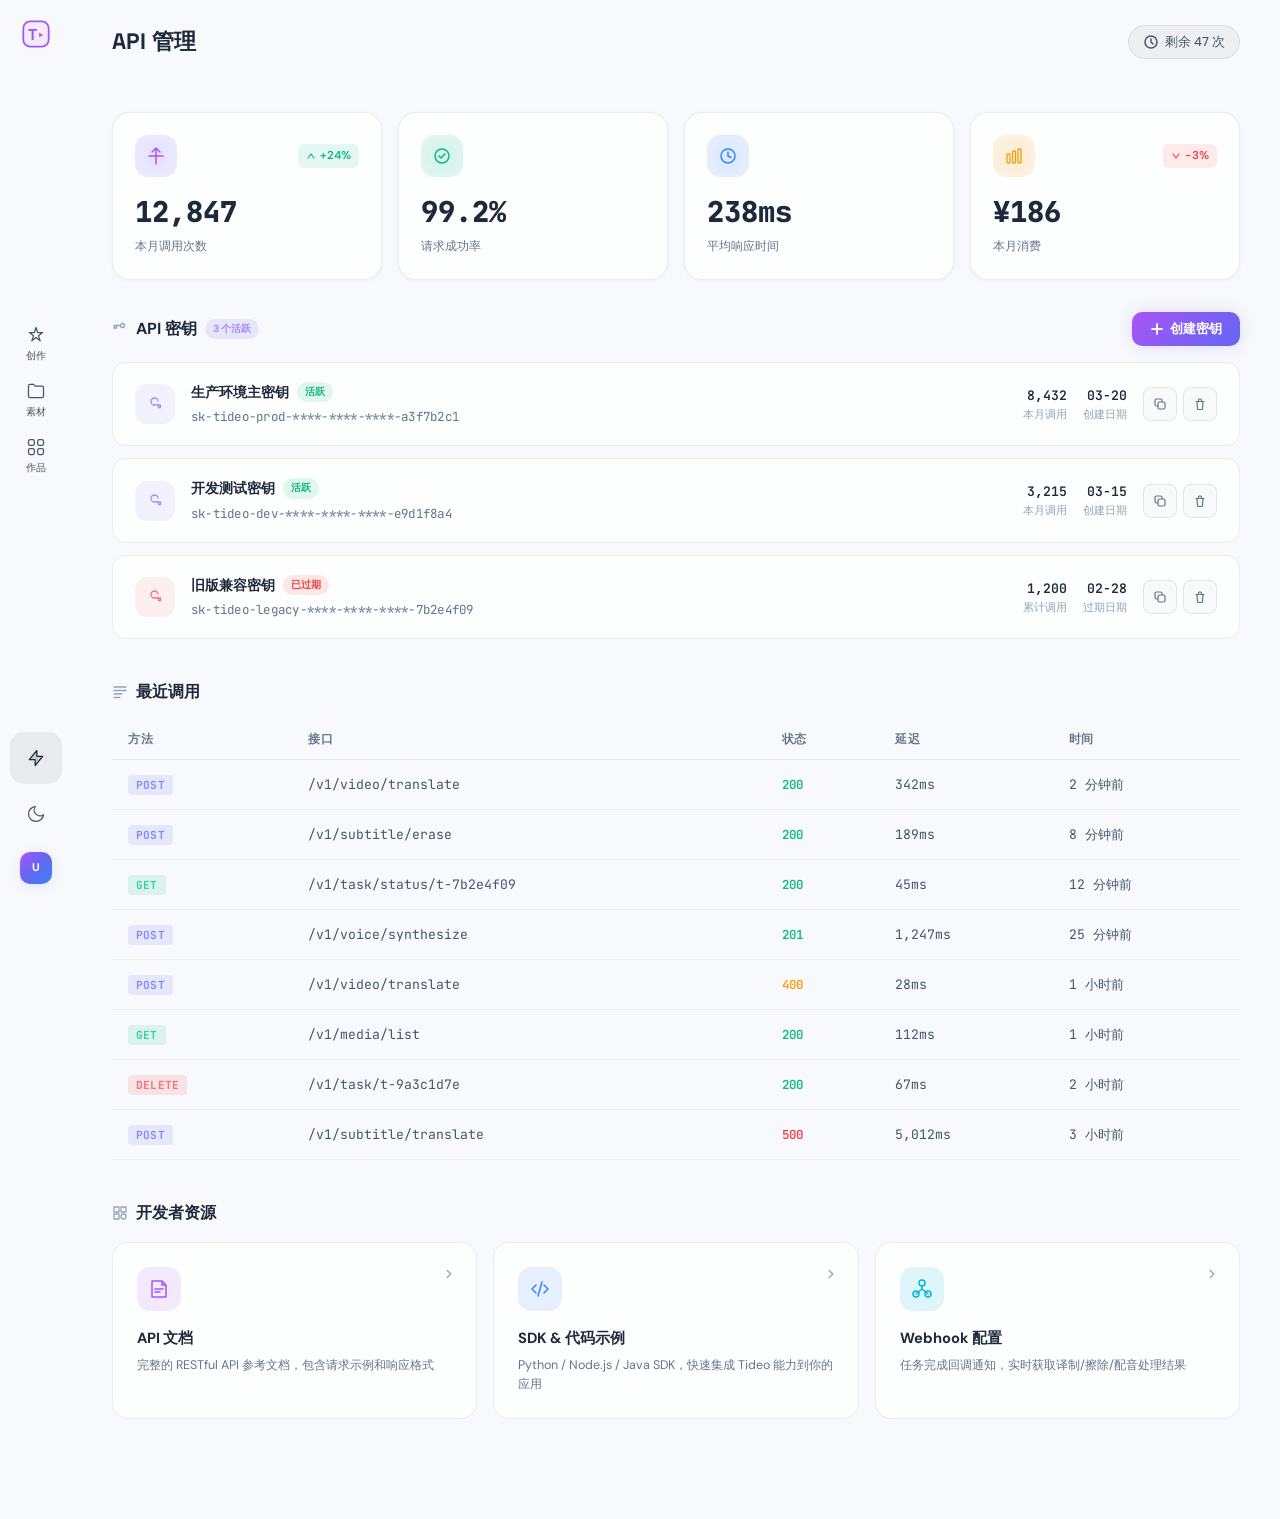
==== app/api.html @ a497aa46 "init: 从 model 仓库封存快照初始化 f1" ====
<!DOCTYPE html>
<html lang="zh-CN" data-theme="light">
<head>
    <meta charset="UTF-8">
    <meta name="viewport" content="width=device-width, initial-scale=1.0">
    <title>API 管理 — Tideo</title>
    <script>
    // 最早的阻塞脚本：防止主题切换时闪烁
    (function(){
        var t = localStorage.getItem('tideo_theme');
        if (t === 'dark') {
            document.documentElement.removeAttribute('data-theme');
        } else if (t === 'light' || (!t && window.matchMedia && window.matchMedia('(prefers-color-scheme: light)').matches)) {
            document.documentElement.setAttribute('data-theme', 'light');
        } else {
            document.documentElement.removeAttribute('data-theme');
        }
    })();
    </script>
    <link rel="stylesheet" href="style.css">
    <link href="https://fonts.googleapis.com/css2?family=Space+Grotesk:wght@400;500;600;700&family=DM+Sans:wght@300;400;500;600;700&family=Inter:wght@300;400;500;600;700;800;900&family=JetBrains+Mono:wght@400;500&display=swap" rel="stylesheet">
    <style>
    /* ===== API 管理页专属样式 ===== */

    /* 统计卡片行 */
    .api-stats-row {
        display: grid;
        grid-template-columns: repeat(4, 1fr);
        gap: 16px;
        margin: 28px 0 32px;
    }
    .api-stat-card {
        padding: 22px;
        background: rgba(255,255,255,0.025);
        border: 1px solid rgba(255,255,255,0.06);
        border-radius: 18px;
        transition: all 0.35s cubic-bezier(.4,0,.2,1);
        cursor: default;
        backdrop-filter: blur(12px);
        -webkit-backdrop-filter: blur(12px);
        position: relative;
        overflow: hidden;
    }
    .api-stat-card::before {
        content: '';
        position: absolute;
        top: -1px;
        left: 15%;
        right: 15%;
        height: 1px;
        background: linear-gradient(90deg, transparent, rgba(99,102,241,0.2), transparent);
        pointer-events: none;
    }
    .api-stat-card:hover {
        border-color: rgba(99,102,241,0.2);
        background: rgba(99,102,241,0.03);
        transform: translateY(-2px);
        box-shadow: 0 8px 32px rgba(99,102,241,0.06);
    }
    .api-stat-top {
        display: flex;
        align-items: center;
        justify-content: space-between;
        margin-bottom: 12px;
    }
    .api-stat-icon {
        width: 42px; height: 42px;
        border-radius: 13px;
        display: flex;
        align-items: center;
        justify-content: center;
        position: relative;
    }
    .api-stat-icon::after {
        content: '';
        position: absolute;
        inset: -5px;
        border-radius: 18px;
        pointer-events: none;
    }
    .api-stat-icon--purple { background: rgba(99,102,241,0.12); color: #a855f7; }
    .api-stat-icon--purple::after { background: radial-gradient(circle, rgba(168,85,247,0.07) 0%, transparent 70%); }
    .api-stat-icon--blue { background: rgba(59,130,246,0.12); color: #3b82f6; }
    .api-stat-icon--blue::after { background: radial-gradient(circle, rgba(59,130,246,0.07) 0%, transparent 70%); }
    .api-stat-icon--green { background: rgba(16,185,129,0.12); color: #10b981; }
    .api-stat-icon--green::after { background: radial-gradient(circle, rgba(16,185,129,0.07) 0%, transparent 70%); }
    .api-stat-icon--amber { background: rgba(245,158,11,0.12); color: #f59e0b; }
    .api-stat-icon--amber::after { background: radial-gradient(circle, rgba(245,158,11,0.07) 0%, transparent 70%); }
    .api-stat-trend {
        display: flex;
        align-items: center;
        gap: 4px;
        font-size: 0.72rem;
        font-weight: 600;
        padding: 3px 8px;
        border-radius: 6px;
    }
    .api-stat-trend--up { color: #10b981; background: rgba(16,185,129,0.1); }
    .api-stat-trend--down { color: #ef4444; background: rgba(239,68,68,0.1); }
    .api-stat-value {
        font-size: 1.8rem;
        font-weight: 800;
        margin-bottom: 2px;
        font-family: 'JetBrains Mono', monospace;
    }
    .api-stat-label {
        font-size: 0.78rem;
        color: var(--text-muted);
    }

    /* 区块标题 */
    .api-section-header {
        display: flex;
        align-items: center;
        justify-content: space-between;
        margin-bottom: 16px;
    }
    .api-section-title {
        font-size: 1rem;
        font-weight: 700;
        color: var(--text-primary);
        display: flex;
        align-items: center;
        gap: 8px;
    }
    .api-section-title svg { color: var(--text-muted); }
    .api-section-badge {
        font-size: 0.65rem;
        font-weight: 700;
        padding: 2px 8px;
        border-radius: 100px;
        background: rgba(99,102,241,0.12);
        color: #a78bfa;
    }

    /* 创建 API Key 按钮 */
    .api-create-btn {
        display: flex;
        align-items: center;
        gap: 6px;
        padding: 8px 18px;
        font-size: 0.82rem;
        font-weight: 600;
        border-radius: 10px;
        border: none;
        color: #fff;
        background: linear-gradient(135deg, #a855f7, #6366f1);
        cursor: pointer;
        font-family: inherit;
        box-shadow: 0 0 16px rgba(99,102,241,0.2);
        transition: all 0.3s;
    }
    .api-create-btn:hover {
        transform: translateY(-1px);
        box-shadow: 0 4px 20px rgba(99,102,241,0.3);
    }

    /* API Key 列表 */
    .api-keys-list {
        display: flex;
        flex-direction: column;
        gap: 12px;
        margin-bottom: 40px;
    }
    .api-key-card {
        padding: 18px 22px;
        background: rgba(255,255,255,0.025);
        border: 1px solid rgba(255,255,255,0.06);
        border-radius: 14px;
        transition: all 0.3s cubic-bezier(.4,0,.2,1);
        display: flex;
        align-items: center;
        gap: 16px;
    }
    .api-key-card:hover {
        border-color: rgba(99,102,241,0.15);
        background: rgba(99,102,241,0.02);
    }
    .api-key-icon {
        width: 40px; height: 40px;
        border-radius: 12px;
        display: flex;
        align-items: center;
        justify-content: center;
        flex-shrink: 0;
        background: rgba(99,102,241,0.08);
        color: #a78bfa;
    }
    .api-key-info {
        flex: 1;
        min-width: 0;
    }
    .api-key-name {
        font-size: 0.88rem;
        font-weight: 600;
        color: var(--text-primary);
        margin-bottom: 4px;
        display: flex;
        align-items: center;
        gap: 8px;
    }
    .api-key-name .key-status {
        font-size: 0.65rem;
        font-weight: 600;
        padding: 2px 8px;
        border-radius: 100px;
    }
    .key-status--active { background: rgba(16,185,129,0.12); color: #10b981; }
    .key-status--expired { background: rgba(239,68,68,0.12); color: #ef4444; }
    .api-key-value {
        font-family: 'JetBrains Mono', monospace;
        font-size: 0.78rem;
        color: var(--text-muted);
        letter-spacing: 0.02em;
    }
    .api-key-meta {
        display: flex;
        align-items: center;
        gap: 16px;
        flex-shrink: 0;
    }
    .api-key-meta-item {
        text-align: right;
    }
    .api-key-meta-value {
        font-size: 0.82rem;
        font-weight: 600;
        color: var(--text-primary);
        font-family: 'JetBrains Mono', monospace;
    }
    .api-key-meta-label {
        font-size: 0.68rem;
        color: var(--text-faint);
    }
    .api-key-actions {
        display: flex;
        align-items: center;
        gap: 6px;
        flex-shrink: 0;
    }
    .api-key-action-btn {
        width: 34px; height: 34px;
        display: flex;
        align-items: center;
        justify-content: center;
        border: 1px solid rgba(255,255,255,0.06);
        background: rgba(255,255,255,0.03);
        border-radius: 8px;
        color: var(--text-muted);
        cursor: pointer;
        transition: all 0.2s;
    }
    .api-key-action-btn:hover {
        color: var(--text-primary);
        border-color: rgba(99,102,241,0.3);
        background: rgba(99,102,241,0.06);
    }
    .api-key-action-btn--danger:hover {
        color: #ef4444;
        border-color: rgba(239,68,68,0.3);
        background: rgba(239,68,68,0.06);
    }

    /* 调用日志 */
    .api-log-table {
        width: 100%;
        border-collapse: collapse;
        margin-bottom: 40px;
    }
    .api-log-table thead {
        position: sticky;
        top: 0;
    }
    .api-log-table th {
        padding: 10px 16px;
        font-size: 0.72rem;
        font-weight: 600;
        color: var(--text-faint);
        text-align: left;
        text-transform: uppercase;
        letter-spacing: 0.06em;
        border-bottom: 1px solid rgba(255,255,255,0.06);
        background: var(--bg-base);
    }
    .api-log-table td {
        padding: 14px 16px;
        font-size: 0.82rem;
        color: var(--text-secondary);
        border-bottom: 1px solid rgba(255,255,255,0.03);
        transition: background 0.15s;
    }
    .api-log-table tbody tr:hover td {
        background: rgba(99,102,241,0.02);
    }
    .api-log-method {
        font-family: 'JetBrains Mono', monospace;
        font-size: 0.7rem;
        font-weight: 700;
        padding: 3px 8px;
        border-radius: 4px;
        letter-spacing: 0.02em;
    }
    .method--post { background: rgba(99,102,241,0.12); color: #818cf8; }
    .method--get { background: rgba(16,185,129,0.12); color: #34d399; }
    .method--put { background: rgba(245,158,11,0.12); color: #fbbf24; }
    .method--delete { background: rgba(239,68,68,0.12); color: #f87171; }
    .api-log-endpoint {
        font-family: 'JetBrains Mono', monospace;
        font-size: 0.78rem;
        color: var(--text-primary);
    }
    .api-log-status {
        font-family: 'JetBrains Mono', monospace;
        font-weight: 600;
        font-size: 0.78rem;
    }
    .status--200 { color: #10b981; }
    .status--201 { color: #10b981; }
    .status--400 { color: #f59e0b; }
    .status--401 { color: #ef4444; }
    .status--500 { color: #ef4444; }
    .api-log-time {
        font-family: 'JetBrains Mono', monospace;
        font-size: 0.75rem;
        color: var(--text-muted);
    }
    .api-log-latency {
        font-family: 'JetBrains Mono', monospace;
        font-size: 0.75rem;
        color: var(--text-muted);
    }

    /* 快捷入口卡片 */
    .api-quick-grid {
        display: grid;
        grid-template-columns: repeat(3, 1fr);
        gap: 16px;
        margin-bottom: 40px;
    }
    .api-quick-card {
        padding: 24px;
        background: rgba(255,255,255,0.025);
        border: 1px solid rgba(255,255,255,0.06);
        border-radius: 16px;
        cursor: pointer;
        transition: all 0.35s cubic-bezier(.4,0,.2,1);
        position: relative;
        overflow: hidden;
    }
    .api-quick-card::before {
        content: '';
        position: absolute;
        top: -1px;
        left: 15%;
        right: 15%;
        height: 1px;
        background: linear-gradient(90deg, transparent, rgba(99,102,241,0.15), transparent);
        pointer-events: none;
    }
    .api-quick-card:hover {
        border-color: rgba(99,102,241,0.2);
        background: rgba(99,102,241,0.03);
        transform: translateY(-2px);
        box-shadow: 0 8px 32px rgba(99,102,241,0.06);
    }
    .api-quick-icon {
        width: 44px; height: 44px;
        border-radius: 13px;
        display: flex;
        align-items: center;
        justify-content: center;
        margin-bottom: 16px;
    }
    .api-quick-icon--purple { background: rgba(168,85,247,0.12); color: #a855f7; }
    .api-quick-icon--blue { background: rgba(59,130,246,0.12); color: #3b82f6; }
    .api-quick-icon--cyan { background: rgba(6,182,212,0.12); color: #06b6d4; }
    .api-quick-title {
        font-size: 0.92rem;
        font-weight: 700;
        color: var(--text-primary);
        margin-bottom: 6px;
    }
    .api-quick-desc {
        font-size: 0.78rem;
        color: var(--text-muted);
        line-height: 1.5;
    }
    .api-quick-arrow {
        position: absolute;
        top: 24px;
        right: 20px;
        color: var(--text-faint);
        transition: all 0.3s;
    }
    .api-quick-card:hover .api-quick-arrow {
        color: var(--text-primary);
        transform: translateX(3px);
    }

    /* 空状态 */
    .api-empty {
        text-align: center;
        padding: 48px 24px;
        color: var(--text-muted);
    }
    .api-empty svg {
        margin-bottom: 16px;
        opacity: 0.4;
    }
    .api-empty-text {
        font-size: 0.88rem;
        margin-bottom: 8px;
    }
    .api-empty-hint {
        font-size: 0.78rem;
        color: var(--text-faint);
    }

    /* Toast 复制提示 */
    .api-toast {
        position: fixed;
        bottom: 24px;
        left: 50%;
        transform: translateX(-50%) translateY(80px);
        padding: 10px 24px;
        background: rgba(16,185,129,0.15);
        border: 1px solid rgba(16,185,129,0.3);
        border-radius: 10px;
        color: #34d399;
        font-size: 0.82rem;
        font-weight: 600;
        backdrop-filter: blur(12px);
        -webkit-backdrop-filter: blur(12px);
        pointer-events: none;
        opacity: 0;
        transition: all 0.4s cubic-bezier(.4,0,.2,1);
        z-index: 999;
    }
    .api-toast.show {
        opacity: 1;
        transform: translateX(-50%) translateY(0);
    }

    /* 创建密钥弹窗 */
    .api-modal-overlay {
        position: fixed;
        inset: 0;
        background: rgba(0,0,0,0.6);
        backdrop-filter: blur(8px);
        -webkit-backdrop-filter: blur(8px);
        z-index: 1000;
        display: none;
        align-items: center;
        justify-content: center;
        opacity: 0;
        transition: opacity 0.3s;
    }
    .api-modal-overlay.show {
        display: flex;
        opacity: 1;
    }
    .api-modal {
        background: var(--bg-elevated, #0f0f1a);
        border: 1px solid rgba(255,255,255,0.08);
        border-radius: 20px;
        padding: 32px;
        width: 440px;
        max-width: 90vw;
        box-shadow: 0 24px 80px rgba(0,0,0,0.5);
        transform: scale(0.95);
        transition: transform 0.3s;
    }
    .api-modal-overlay.show .api-modal {
        transform: scale(1);
    }
    .api-modal-title {
        font-size: 1.1rem;
        font-weight: 700;
        margin-bottom: 6px;
        color: var(--text-primary);
    }
    .api-modal-desc {
        font-size: 0.82rem;
        color: var(--text-muted);
        margin-bottom: 24px;
    }
    .api-modal-field {
        margin-bottom: 20px;
    }
    .api-modal-label {
        display: block;
        font-size: 0.78rem;
        font-weight: 600;
        color: var(--text-secondary);
        margin-bottom: 8px;
    }
    .api-modal-input {
        width: 100%;
        padding: 10px 14px;
        font-size: 0.85rem;
        background: rgba(255,255,255,0.04);
        border: 1px solid rgba(255,255,255,0.08);
        border-radius: 10px;
        color: var(--text-primary);
        outline: none;
        transition: border-color 0.3s;
    }
    .api-modal-input:focus {
        border-color: rgba(99,102,241,0.5);
    }
    .api-modal-input::placeholder { color: var(--text-faint); }
    .api-modal-select {
        width: 100%;
        padding: 10px 14px;
        font-size: 0.85rem;
        background: rgba(255,255,255,0.04);
        border: 1px solid rgba(255,255,255,0.08);
        border-radius: 10px;
        color: var(--text-primary);
        outline: none;
        cursor: pointer;
        appearance: none;
        -webkit-appearance: none;
        background-image: url("data:image/svg+xml,%3Csvg width='12' height='12' viewBox='0 0 12 12' fill='none' xmlns='http://www.w3.org/2000/svg'%3E%3Cpath d='M3 4.5L6 7.5L9 4.5' stroke='%2364748b' stroke-width='1.5' stroke-linecap='round' stroke-linejoin='round'/%3E%3C/svg%3E");
        background-repeat: no-repeat;
        background-position: right 12px center;
    }
    .api-modal-select:focus {
        border-color: rgba(99,102,241,0.5);
    }
    .api-modal-actions {
        display: flex;
        gap: 10px;
        justify-content: flex-end;
        margin-top: 28px;
    }
    .api-modal-btn {
        padding: 9px 22px;
        font-size: 0.82rem;
        font-weight: 600;
        border-radius: 10px;
        border: none;
        cursor: pointer;
        transition: all 0.2s;
        font-family: inherit;
    }
    .api-modal-btn--cancel {
        background: rgba(255,255,255,0.04);
        border: 1px solid rgba(255,255,255,0.08);
        color: var(--text-secondary);
    }
    .api-modal-btn--cancel:hover {
        background: rgba(255,255,255,0.06);
        border-color: rgba(255,255,255,0.12);
    }
    .api-modal-btn--primary {
        color: #fff;
        background: linear-gradient(135deg, #a855f7, #6366f1);
        box-shadow: 0 0 12px rgba(99,102,241,0.2);
    }
    .api-modal-btn--primary:hover {
        box-shadow: 0 4px 20px rgba(99,102,241,0.3);
        transform: translateY(-1px);
    }

    /* 响应式 */
    @media (max-width: 1100px) {
        .api-stats-row { grid-template-columns: repeat(2, 1fr); }
        .api-quick-grid { grid-template-columns: repeat(2, 1fr); }
    }
    @media (max-width: 700px) {
        .api-stats-row { grid-template-columns: 1fr; }
        .api-quick-grid { grid-template-columns: 1fr; }
        .api-key-meta { display: none; }
    }

    /* ===== 用户下拉菜单 ===== */
    .icon-nav-avatar { position: relative; }
    .user-dropdown {
        position: absolute;
        bottom: 0;
        left: calc(100% + 12px);
        width: 220px;
        background: var(--bg-elevated, #0f0f1a);
        border: 1px solid rgba(255,255,255,0.08);
        border-radius: 16px;
        padding: 12px;
        opacity: 0;
        pointer-events: none;
        transform: translateX(-8px) scale(0.97);
        transition: all 0.25s cubic-bezier(.4,0,.2,1);
        z-index: 999;
        box-shadow: 0 12px 40px rgba(0,0,0,0.4);
        backdrop-filter: blur(20px);
        -webkit-backdrop-filter: blur(20px);
    }
    .user-dropdown.show {
        opacity: 1;
        pointer-events: auto;
        transform: translateX(0) scale(1);
    }
    .user-dropdown-header {
        display: flex; align-items: center; gap: 10px; padding: 6px 4px 10px;
    }
    .user-dropdown-avatar {
        width: 34px; height: 34px;
        border-radius: 10px;
        background: linear-gradient(135deg, #a855f7, #6366f1);
        display: flex; align-items: center; justify-content: center;
        font-size: 0.82rem; font-weight: 700; color: #fff;
        flex-shrink: 0;
    }
    .user-dropdown-info { flex: 1; min-width: 0; }
    .user-dropdown-name { font-size: 0.82rem; font-weight: 600; color: var(--text-primary); }
    .user-dropdown-hint { font-size: 0.68rem; color: var(--text-faint); }
    .user-dropdown-divider { height: 1px; background: rgba(255,255,255,0.06); margin: 6px 0; }
    .user-dropdown-item {
        display: flex; align-items: center; gap: 8px;
        padding: 8px 10px; border-radius: 8px;
        font-size: 0.78rem; color: var(--text-secondary);
        transition: all 0.15s; cursor: pointer; text-decoration: none;
    }
    .user-dropdown-item:hover { background: rgba(255,255,255,0.04); color: var(--text-primary); }
    .user-dropdown-logout { color: #ef4444 !important; }
    .user-dropdown-logout:hover { background: rgba(239,68,68,0.06) !important; }

    /* ===== 亮色模式覆盖 ===== */

    /* 全局 */
    [data-theme="light"] body,
    [data-theme="light"] .creator-layout {
        background: #f8f9fc !important;
        color: #1e293b !important;
    }

    /* 侧边栏 */
    [data-theme="light"] .icon-sidebar {
        background: transparent !important;
        border-right: none !important;
        backdrop-filter: none !important;
    }
    [data-theme="light"] .icon-nav-item { color: #475569 !important; }
    [data-theme="light"] .icon-nav-item:hover { color: #1e293b !important; background: rgba(0,0,0,0.04) !important; }
    [data-theme="light"] .icon-nav-item.active { color: #1e293b !important; background: rgba(0,0,0,0.06) !important; }

    /* 顶栏 */
    [data-theme="light"] .topbar { border-color: rgba(0,0,0,0.06) !important; }

    /* 统计卡片 */
    [data-theme="light"] .api-stat-card {
        background: rgba(255,255,255,0.75) !important;
        border-color: rgba(0,0,0,0.07) !important;
        box-shadow: 0 1px 4px rgba(0,0,0,0.04) !important;
    }
    [data-theme="light"] .api-stat-card:hover {
        background: #fff !important;
        border-color: rgba(0,0,0,0.12) !important;
        box-shadow: 0 4px 16px rgba(0,0,0,0.06) !important;
    }
    [data-theme="light"] .api-stat-value { color: #1e293b !important; }

    /* Key 卡片 */
    [data-theme="light"] .api-key-card {
        background: rgba(255,255,255,0.75) !important;
        border-color: rgba(0,0,0,0.07) !important;
    }
    [data-theme="light"] .api-key-card:hover {
        background: #fff !important;
        border-color: rgba(0,0,0,0.12) !important;
    }
    [data-theme="light"] .api-key-name { color: #1e293b !important; }
    [data-theme="light"] .api-key-value { color: #64748b !important; }
    [data-theme="light"] .api-key-action-btn {
        background: rgba(0,0,0,0.02) !important;
        border-color: rgba(0,0,0,0.08) !important;
        color: #64748b !important;
    }
    [data-theme="light"] .api-key-action-btn:hover {
        background: rgba(99,102,241,0.06) !important;
        border-color: rgba(99,102,241,0.2) !important;
        color: #1e293b !important;
    }

    /* 表格 */
    [data-theme="light"] .api-log-table th {
        color: #64748b !important;
        border-color: rgba(0,0,0,0.06) !important;
        background: #f8f9fc !important;
    }
    [data-theme="light"] .api-log-table td {
        color: #475569 !important;
        border-color: rgba(0,0,0,0.04) !important;
    }
    [data-theme="light"] .api-log-table tbody tr:hover td {
        background: rgba(99,102,241,0.03) !important;
    }
    [data-theme="light"] .api-log-endpoint { color: #1e293b !important; }

    /* 快捷卡片 */
    [data-theme="light"] .api-quick-card {
        background: rgba(255,255,255,0.75) !important;
        border-color: rgba(0,0,0,0.07) !important;
    }
    [data-theme="light"] .api-quick-card:hover {
        background: #fff !important;
        border-color: rgba(0,0,0,0.12) !important;
        box-shadow: 0 4px 16px rgba(0,0,0,0.06) !important;
    }
    [data-theme="light"] .api-quick-title { color: #1e293b !important; }
    [data-theme="light"] .api-quick-desc { color: #64748b !important; }

    /* 弹窗 */
    [data-theme="light"] .api-modal {
        background: #fff !important;
        border-color: rgba(0,0,0,0.08) !important;
        box-shadow: 0 24px 80px rgba(0,0,0,0.12) !important;
    }
    [data-theme="light"] .api-modal-title { color: #1e293b !important; }
    [data-theme="light"] .api-modal-input,
    [data-theme="light"] .api-modal-select {
        background: rgba(0,0,0,0.02) !important;
        border-color: rgba(0,0,0,0.1) !important;
        color: #1e293b !important;
    }
    [data-theme="light"] .api-modal-btn--cancel {
        background: rgba(0,0,0,0.03) !important;
        border-color: rgba(0,0,0,0.1) !important;
        color: #475569 !important;
    }

    /* 下拉菜单 */
    [data-theme="light"] .user-dropdown {
        background: #fff !important;
        border-color: rgba(0,0,0,0.08) !important;
        box-shadow: 0 12px 40px rgba(0,0,0,0.1) !important;
    }
    [data-theme="light"] .user-dropdown-name { color: #1e293b !important; }
    [data-theme="light"] .user-dropdown-item { color: #475569 !important; }
    [data-theme="light"] .user-dropdown-item:hover { background: rgba(0,0,0,0.03) !important; }
    [data-theme="light"] .user-dropdown-divider { background: rgba(0,0,0,0.06) !important; }

    /* 额度 */
    [data-theme="light"] .credits-badge {
        background: rgba(0,0,0,0.04) !important;
        border-color: rgba(0,0,0,0.08) !important;
        color: #475569 !important;
    }

    /* Section 标题 */
    [data-theme="light"] .api-section-title { color: #1e293b !important; }
    [data-theme="light"] .api-section-title svg { color: #94a3b8 !important; }

    /* ===== 暗/亮主题切换图标 ===== */
    .theme-toggle-btn svg.icon-moon { display: none; }
    .theme-toggle-btn svg.icon-sun { display: none; }
    [data-theme="light"] .theme-toggle-btn svg.icon-moon { display: block; }
    html:not([data-theme="light"]) .theme-toggle-btn svg.icon-sun { display: block; }
    </style>
</head>
<body class="creator-layout">
    <!-- 侧边栏 -->
    <aside class="icon-sidebar">
        <a href="create.html" class="icon-sidebar-logo" title="Tideo"><svg width="28" height="28" viewBox="0 0 32 32" fill="none"><rect x="1.5" y="1.5" width="29" height="29" rx="8" fill="rgba(168,85,247,0.08)" stroke="url(#sLogo)" stroke-width="2"/><text x="7" y="22.5" font-family="'Space Grotesk','Inter',sans-serif" font-size="18" font-weight="800" fill="url(#sLogo)">T</text><path d="M19.5 14.3L24.5 17L19.5 19.7V14.3Z" fill="url(#sLogo)" opacity="0.9"/><defs><linearGradient id="sLogo" x1="0" y1="0" x2="32" y2="32"><stop stop-color="#a855f7"/><stop offset="0.5" stop-color="#6366f1"/><stop offset="1" stop-color="#06b6d4"/></linearGradient></defs></svg></a>
        <nav class="icon-nav">
            <a href="create.html" class="icon-nav-item"><svg width="20" height="20" viewBox="0 0 24 24" fill="none"><path d="M12 3L14 9H20L15 13L17 19L12 15L7 19L9 13L4 9H10L12 3Z" stroke="currentColor" stroke-width="1.5" stroke-linejoin="round"/></svg>创作</a>
            <a href="media.html" class="icon-nav-item"><svg width="20" height="20" viewBox="0 0 24 24" fill="none"><path d="M3 6C3 4.89543 3.89543 4 5 4H9L11 6H19C20.1046 6 21 6.89543 21 8V18C21 19.1046 20.1046 20 19 20H5C3.89543 20 3 19.1046 3 18V6Z" stroke="currentColor" stroke-width="1.5" stroke-linejoin="round"/></svg>素材</a>
            <a href="result.html" class="icon-nav-item"><svg width="20" height="20" viewBox="0 0 24 24" fill="none"><rect x="3" y="3" width="7" height="7" rx="2" stroke="currentColor" stroke-width="1.5"/><rect x="14" y="3" width="7" height="7" rx="2" stroke="currentColor" stroke-width="1.5"/><rect x="3" y="14" width="7" height="7" rx="2" stroke="currentColor" stroke-width="1.5"/><rect x="14" y="14" width="7" height="7" rx="2" stroke="currentColor" stroke-width="1.5"/></svg>作品</a>
        </nav>
        <div class="icon-nav-bottom">
            <a href="api.html" class="icon-nav-item active" title="API 管理"><svg width="20" height="20" viewBox="0 0 24 24" fill="none"><path d="M13 10V3L4 14H11V21L20 10H13Z" fill="currentColor" opacity="0.15"/><path d="M13 10V3L4 14H11V21L20 10H13Z" stroke="currentColor" stroke-width="1.5" stroke-linejoin="round"/></svg></a>
            <a href="#" class="icon-nav-item theme-toggle-btn" id="themeToggleBtn" title="切换明暗模式">
                <svg class="icon-sun" width="20" height="20" viewBox="0 0 24 24" fill="none"><circle cx="12" cy="12" r="5" stroke="currentColor" stroke-width="1.5"></circle><path d="M12 1V3M12 21V23M4.22 4.22L5.64 5.64M18.36 18.36L19.78 19.78M1 12H3M21 12H23M4.22 19.78L5.64 18.36M18.36 5.64L19.78 4.22" stroke="currentColor" stroke-width="1.5" stroke-linecap="round"></path></svg>
                <svg class="icon-moon" width="20" height="20" viewBox="0 0 24 24" fill="none"><path d="M21 12.79A9 9 0 1 1 11.21 3 7 7 0 0 0 21 12.79z" stroke="currentColor" stroke-width="1.5" stroke-linecap="round" stroke-linejoin="round"></path></svg>
            </a>
            <div class="icon-nav-avatar" id="userAvatar" title="用户"><span id="userAvatarLetter">U</span></div>
            <div class="user-dropdown" id="userDropdown">
                <div class="user-dropdown-header">
                    <div class="user-dropdown-avatar" id="dropdownAvatar">U</div>
                    <div class="user-dropdown-info">
                        <div class="user-dropdown-name" id="dropdownName">未登录</div>
                        <div class="user-dropdown-hint" id="dropdownHint">点击登录</div>
                    </div>
                </div>
                <div class="user-dropdown-divider"></div>
                <a href="#" class="user-dropdown-item" id="userLoginBtn">
                    <svg width="14" height="14" viewBox="0 0 16 16" fill="none"><path d="M6 2H4C2.89543 2 2 2.89543 2 4V12C2 13.1046 2.89543 14 4 14H6" stroke="currentColor" stroke-width="1.3" stroke-linecap="round"/><path d="M10 11L14 8L10 5" stroke="currentColor" stroke-width="1.3" stroke-linecap="round" stroke-linejoin="round"/><path d="M14 8H6" stroke="currentColor" stroke-width="1.3" stroke-linecap="round"/></svg>
                    登录
                </a>
                <a href="#" class="user-dropdown-item user-dropdown-logout" id="userLogoutBtn" style="display:none;">
                    <svg width="14" height="14" viewBox="0 0 16 16" fill="none"><path d="M6 2H4C2.89543 2 2 2.89543 2 4V12C2 13.1046 2.89543 14 4 14H6" stroke="currentColor" stroke-width="1.3" stroke-linecap="round"/><path d="M10 11L14 8L10 5" stroke="currentColor" stroke-width="1.3" stroke-linecap="round" stroke-linejoin="round"/><path d="M14 8H6" stroke="currentColor" stroke-width="1.3" stroke-linecap="round"/></svg>
                    退出登录
                </a>
            </div>
        </div>
    </aside>

    <main class="main-content">
        <!-- 顶部栏 -->
        <header class="topbar">
            <div class="topbar-left"><h1 class="page-title">API 管理</h1></div>
            <div class="topbar-right">
                <div class="credits-badge">
                    <svg width="16" height="16" viewBox="0 0 16 16" fill="none"><circle cx="8" cy="8" r="6" stroke="currentColor" stroke-width="1.5"/><path d="M8 5V8L10 10" stroke="currentColor" stroke-width="1.5" stroke-linecap="round"/></svg>
                    <span>剩余 47 次</span>
                </div>
            </div>
        </header>

        <!-- 统计卡片 -->
        <div class="api-stats-row">
            <div class="api-stat-card">
                <div class="api-stat-top">
                    <div class="api-stat-icon api-stat-icon--purple">
                        <svg width="20" height="20" viewBox="0 0 20 20" fill="none"><path d="M10 2V18M6 6L10 2L14 6" stroke="currentColor" stroke-width="1.5" stroke-linecap="round" stroke-linejoin="round"/><path d="M3 10H17" stroke="currentColor" stroke-width="1.5" stroke-linecap="round"/></svg>
                    </div>
                    <span class="api-stat-trend api-stat-trend--up">
                        <svg width="10" height="10" viewBox="0 0 10 10" fill="none"><path d="M2 7L5 3L8 7" stroke="currentColor" stroke-width="1.2" stroke-linecap="round" stroke-linejoin="round"/></svg>
                        +24%
                    </span>
                </div>
                <div class="api-stat-value">12,847</div>
                <div class="api-stat-label">本月调用次数</div>
            </div>
            <div class="api-stat-card">
                <div class="api-stat-top">
                    <div class="api-stat-icon api-stat-icon--green">
                        <svg width="20" height="20" viewBox="0 0 20 20" fill="none"><circle cx="10" cy="10" r="7" stroke="currentColor" stroke-width="1.5"/><path d="M7 10L9 12L13 8" stroke="currentColor" stroke-width="1.5" stroke-linecap="round" stroke-linejoin="round"/></svg>
                    </div>
                </div>
                <div class="api-stat-value">99.2%</div>
                <div class="api-stat-label">请求成功率</div>
            </div>
            <div class="api-stat-card">
                <div class="api-stat-top">
                    <div class="api-stat-icon api-stat-icon--blue">
                        <svg width="20" height="20" viewBox="0 0 20 20" fill="none"><circle cx="10" cy="10" r="7" stroke="currentColor" stroke-width="1.5"/><path d="M10 6V10L13 11.5" stroke="currentColor" stroke-width="1.5" stroke-linecap="round"/></svg>
                    </div>
                </div>
                <div class="api-stat-value">238ms</div>
                <div class="api-stat-label">平均响应时间</div>
            </div>
            <div class="api-stat-card">
                <div class="api-stat-top">
                    <div class="api-stat-icon api-stat-icon--amber">
                        <svg width="20" height="20" viewBox="0 0 20 20" fill="none"><rect x="3" y="8" width="3" height="9" rx="1" stroke="currentColor" stroke-width="1.3"/><rect x="8.5" y="5" width="3" height="12" rx="1" stroke="currentColor" stroke-width="1.3"/><rect x="14" y="3" width="3" height="14" rx="1" stroke="currentColor" stroke-width="1.3"/></svg>
                    </div>
                    <span class="api-stat-trend api-stat-trend--down">
                        <svg width="10" height="10" viewBox="0 0 10 10" fill="none"><path d="M2 3L5 7L8 3" stroke="currentColor" stroke-width="1.2" stroke-linecap="round" stroke-linejoin="round"/></svg>
                        -3%
                    </span>
                </div>
                <div class="api-stat-value">¥186</div>
                <div class="api-stat-label">本月消费</div>
            </div>
        </div>

        <!-- API 密钥管理 -->
        <div class="api-section-header">
            <div class="api-section-title">
                <svg width="16" height="16" viewBox="0 0 16 16" fill="none"><path d="M10.5 2.5C11.6046 2.5 12.5 3.39543 12.5 4.5C12.5 5.60457 11.6046 6.5 10.5 6.5C9.39543 6.5 8.5 5.60457 8.5 4.5C8.5 3.39543 9.39543 2.5 10.5 2.5Z" stroke="currentColor" stroke-width="1.3"/><path d="M8.5 4.5H2V7H4.5V4.5" stroke="currentColor" stroke-width="1.3" stroke-linecap="round" stroke-linejoin="round"/></svg>
                API 密钥
                <span class="api-section-badge">3 个活跃</span>
            </div>
            <button class="api-create-btn" id="createKeyBtn">
                <svg width="14" height="14" viewBox="0 0 14 14" fill="none"><path d="M7 2V12M2 7H12" stroke="currentColor" stroke-width="1.8" stroke-linecap="round"/></svg>
                创建密钥
            </button>
        </div>

        <div class="api-keys-list" id="apiKeysList">
            <!-- Key 1 -->
            <div class="api-key-card">
                <div class="api-key-icon">
                    <svg width="18" height="18" viewBox="0 0 18 18" fill="none"><path d="M12 6.5C12 4.567 10.433 3 8.5 3C6.567 3 5 4.567 5 6.5C5 8.433 6.567 10 8.5 10" stroke="currentColor" stroke-width="1.3"/><path d="M8.5 10H14.5V12.5H12.5V10" stroke="currentColor" stroke-width="1.3" stroke-linecap="round" stroke-linejoin="round"/></svg>
                </div>
                <div class="api-key-info">
                    <div class="api-key-name">
                        生产环境主密钥
                        <span class="key-status key-status--active">活跃</span>
                    </div>
                    <div class="api-key-value">sk-tideo-prod-****-****-****-a3f7b2c1</div>
                </div>
                <div class="api-key-meta">
                    <div class="api-key-meta-item">
                        <div class="api-key-meta-value">8,432</div>
                        <div class="api-key-meta-label">本月调用</div>
                    </div>
                    <div class="api-key-meta-item">
                        <div class="api-key-meta-value">03-20</div>
                        <div class="api-key-meta-label">创建日期</div>
                    </div>
                </div>
                <div class="api-key-actions">
                    <button class="api-key-action-btn" title="复制密钥" data-copy="sk-tideo-prod-8f4a-29c1-b7e3-a3f7b2c1">
                        <svg width="14" height="14" viewBox="0 0 14 14" fill="none"><rect x="5" y="5" width="7" height="7" rx="1.5" stroke="currentColor" stroke-width="1.2"/><path d="M9 5V3.5C9 2.67157 8.32843 2 7.5 2H3.5C2.67157 2 2 2.67157 2 3.5V7.5C2 8.32843 2.67157 9 3.5 9H5" stroke="currentColor" stroke-width="1.2"/></svg>
                    </button>
                    <button class="api-key-action-btn api-key-action-btn--danger" title="删除">
                        <svg width="14" height="14" viewBox="0 0 14 14" fill="none"><path d="M3 4.5H11M5.5 4.5V3C5.5 2.44772 5.94772 2 6.5 2H7.5C8.05228 2 8.5 2.44772 8.5 3V4.5M4 4.5L4.5 11.5C4.5 12.0523 4.94772 12.5 5.5 12.5H8.5C9.05228 12.5 9.5 12.0523 9.5 11.5L10 4.5" stroke="currentColor" stroke-width="1.2" stroke-linecap="round"/></svg>
                    </button>
                </div>
            </div>

            <!-- Key 2 -->
            <div class="api-key-card">
                <div class="api-key-icon">
                    <svg width="18" height="18" viewBox="0 0 18 18" fill="none"><path d="M12 6.5C12 4.567 10.433 3 8.5 3C6.567 3 5 4.567 5 6.5C5 8.433 6.567 10 8.5 10" stroke="currentColor" stroke-width="1.3"/><path d="M8.5 10H14.5V12.5H12.5V10" stroke="currentColor" stroke-width="1.3" stroke-linecap="round" stroke-linejoin="round"/></svg>
                </div>
                <div class="api-key-info">
                    <div class="api-key-name">
                        开发测试密钥
                        <span class="key-status key-status--active">活跃</span>
                    </div>
                    <div class="api-key-value">sk-tideo-dev-****-****-****-e9d1f8a4</div>
                </div>
                <div class="api-key-meta">
                    <div class="api-key-meta-item">
                        <div class="api-key-meta-value">3,215</div>
                        <div class="api-key-meta-label">本月调用</div>
                    </div>
                    <div class="api-key-meta-item">
                        <div class="api-key-meta-value">03-15</div>
                        <div class="api-key-meta-label">创建日期</div>
                    </div>
                </div>
                <div class="api-key-actions">
                    <button class="api-key-action-btn" title="复制密钥" data-copy="sk-tideo-dev-2c7b-8e5a-f193-e9d1f8a4">
                        <svg width="14" height="14" viewBox="0 0 14 14" fill="none"><rect x="5" y="5" width="7" height="7" rx="1.5" stroke="currentColor" stroke-width="1.2"/><path d="M9 5V3.5C9 2.67157 8.32843 2 7.5 2H3.5C2.67157 2 2 2.67157 2 3.5V7.5C2 8.32843 2.67157 9 3.5 9H5" stroke="currentColor" stroke-width="1.2"/></svg>
                    </button>
                    <button class="api-key-action-btn api-key-action-btn--danger" title="删除">
                        <svg width="14" height="14" viewBox="0 0 14 14" fill="none"><path d="M3 4.5H11M5.5 4.5V3C5.5 2.44772 5.94772 2 6.5 2H7.5C8.05228 2 8.5 2.44772 8.5 3V4.5M4 4.5L4.5 11.5C4.5 12.0523 4.94772 12.5 5.5 12.5H8.5C9.05228 12.5 9.5 12.0523 9.5 11.5L10 4.5" stroke="currentColor" stroke-width="1.2" stroke-linecap="round"/></svg>
                    </button>
                </div>
            </div>

            <!-- Key 3 -->
            <div class="api-key-card">
                <div class="api-key-icon" style="background:rgba(239,68,68,0.08);color:#f87171;">
                    <svg width="18" height="18" viewBox="0 0 18 18" fill="none"><path d="M12 6.5C12 4.567 10.433 3 8.5 3C6.567 3 5 4.567 5 6.5C5 8.433 6.567 10 8.5 10" stroke="currentColor" stroke-width="1.3"/><path d="M8.5 10H14.5V12.5H12.5V10" stroke="currentColor" stroke-width="1.3" stroke-linecap="round" stroke-linejoin="round"/></svg>
                </div>
                <div class="api-key-info">
                    <div class="api-key-name">
                        旧版兼容密钥
                        <span class="key-status key-status--expired">已过期</span>
                    </div>
                    <div class="api-key-value">sk-tideo-legacy-****-****-****-7b2e4f09</div>
                </div>
                <div class="api-key-meta">
                    <div class="api-key-meta-item">
                        <div class="api-key-meta-value">1,200</div>
                        <div class="api-key-meta-label">累计调用</div>
                    </div>
                    <div class="api-key-meta-item">
                        <div class="api-key-meta-value">02-28</div>
                        <div class="api-key-meta-label">过期日期</div>
                    </div>
                </div>
                <div class="api-key-actions">
                    <button class="api-key-action-btn" title="复制密钥" data-copy="sk-tideo-legacy-9a3c-1d7e-f582-7b2e4f09">
                        <svg width="14" height="14" viewBox="0 0 14 14" fill="none"><rect x="5" y="5" width="7" height="7" rx="1.5" stroke="currentColor" stroke-width="1.2"/><path d="M9 5V3.5C9 2.67157 8.32843 2 7.5 2H3.5C2.67157 2 2 2.67157 2 3.5V7.5C2 8.32843 2.67157 9 3.5 9H5" stroke="currentColor" stroke-width="1.2"/></svg>
                    </button>
                    <button class="api-key-action-btn api-key-action-btn--danger" title="删除">
                        <svg width="14" height="14" viewBox="0 0 14 14" fill="none"><path d="M3 4.5H11M5.5 4.5V3C5.5 2.44772 5.94772 2 6.5 2H7.5C8.05228 2 8.5 2.44772 8.5 3V4.5M4 4.5L4.5 11.5C4.5 12.0523 4.94772 12.5 5.5 12.5H8.5C9.05228 12.5 9.5 12.0523 9.5 11.5L10 4.5" stroke="currentColor" stroke-width="1.2" stroke-linecap="round"/></svg>
                    </button>
                </div>
            </div>
        </div>

        <!-- 最近调用日志 -->
        <div class="api-section-header">
            <div class="api-section-title">
                <svg width="16" height="16" viewBox="0 0 16 16" fill="none"><path d="M2 3H14M2 6.5H14M2 10H10M2 13.5H8" stroke="currentColor" stroke-width="1.3" stroke-linecap="round"/></svg>
                最近调用
            </div>
        </div>

        <table class="api-log-table">
            <thead>
                <tr>
                    <th>方法</th>
                    <th>接口</th>
                    <th>状态</th>
                    <th>延迟</th>
                    <th>时间</th>
                </tr>
            </thead>
            <tbody>
                <tr>
                    <td><span class="api-log-method method--post">POST</span></td>
                    <td class="api-log-endpoint">/v1/video/translate</td>
                    <td><span class="api-log-status status--200">200</span></td>
                    <td class="api-log-latency">342ms</td>
                    <td class="api-log-time">2 分钟前</td>
                </tr>
                <tr>
                    <td><span class="api-log-method method--post">POST</span></td>
                    <td class="api-log-endpoint">/v1/subtitle/erase</td>
                    <td><span class="api-log-status status--200">200</span></td>
                    <td class="api-log-latency">189ms</td>
                    <td class="api-log-time">8 分钟前</td>
                </tr>
                <tr>
                    <td><span class="api-log-method method--get">GET</span></td>
                    <td class="api-log-endpoint">/v1/task/status/t-7b2e4f09</td>
                    <td><span class="api-log-status status--200">200</span></td>
                    <td class="api-log-latency">45ms</td>
                    <td class="api-log-time">12 分钟前</td>
                </tr>
                <tr>
                    <td><span class="api-log-method method--post">POST</span></td>
                    <td class="api-log-endpoint">/v1/voice/synthesize</td>
                    <td><span class="api-log-status status--201">201</span></td>
                    <td class="api-log-latency">1,247ms</td>
                    <td class="api-log-time">25 分钟前</td>
                </tr>
                <tr>
                    <td><span class="api-log-method method--post">POST</span></td>
                    <td class="api-log-endpoint">/v1/video/translate</td>
                    <td><span class="api-log-status status--400">400</span></td>
                    <td class="api-log-latency">28ms</td>
                    <td class="api-log-time">1 小时前</td>
                </tr>
                <tr>
                    <td><span class="api-log-method method--get">GET</span></td>
                    <td class="api-log-endpoint">/v1/media/list</td>
                    <td><span class="api-log-status status--200">200</span></td>
                    <td class="api-log-latency">112ms</td>
                    <td class="api-log-time">1 小时前</td>
                </tr>
                <tr>
                    <td><span class="api-log-method method--delete">DELETE</span></td>
                    <td class="api-log-endpoint">/v1/task/t-9a3c1d7e</td>
                    <td><span class="api-log-status status--200">200</span></td>
                    <td class="api-log-latency">67ms</td>
                    <td class="api-log-time">2 小时前</td>
                </tr>
                <tr>
                    <td><span class="api-log-method method--post">POST</span></td>
                    <td class="api-log-endpoint">/v1/subtitle/translate</td>
                    <td><span class="api-log-status status--500">500</span></td>
                    <td class="api-log-latency">5,012ms</td>
                    <td class="api-log-time">3 小时前</td>
                </tr>
            </tbody>
        </table>

        <!-- 快捷入口 -->
        <div class="api-section-header">
            <div class="api-section-title">
                <svg width="16" height="16" viewBox="0 0 16 16" fill="none"><path d="M2 2H7V7H2V2Z" stroke="currentColor" stroke-width="1.3" stroke-linejoin="round"/><path d="M9 2H14V7H9V2Z" stroke="currentColor" stroke-width="1.3" stroke-linejoin="round"/><path d="M2 9H7V14H2V9Z" stroke="currentColor" stroke-width="1.3" stroke-linejoin="round"/><circle cx="11.5" cy="11.5" r="2.5" stroke="currentColor" stroke-width="1.3"/></svg>
                开发者资源
            </div>
        </div>

        <div class="api-quick-grid">
            <div class="api-quick-card" onclick="window.open('#docs','_blank')">
                <div class="api-quick-icon api-quick-icon--purple">
                    <svg width="22" height="22" viewBox="0 0 22 22" fill="none"><path d="M4 3H14L18 7V19H4V3Z" stroke="currentColor" stroke-width="1.5" stroke-linejoin="round"/><path d="M14 3V7H18" stroke="currentColor" stroke-width="1.5"/><path d="M7 11H15M7 14H12" stroke="currentColor" stroke-width="1.5" stroke-linecap="round"/></svg>
                </div>
                <div class="api-quick-title">API 文档</div>
                <div class="api-quick-desc">完整的 RESTful API 参考文档，包含请求示例和响应格式</div>
                <svg class="api-quick-arrow" width="14" height="14" viewBox="0 0 16 16" fill="none"><path d="M6 4L10 8L6 12" stroke="currentColor" stroke-width="1.5" stroke-linecap="round" stroke-linejoin="round"/></svg>
            </div>
            <div class="api-quick-card" onclick="window.open('#sdk','_blank')">
                <div class="api-quick-icon api-quick-icon--blue">
                    <svg width="22" height="22" viewBox="0 0 22 22" fill="none"><path d="M7 7L3 11L7 15" stroke="currentColor" stroke-width="1.5" stroke-linecap="round" stroke-linejoin="round"/><path d="M15 7L19 11L15 15" stroke="currentColor" stroke-width="1.5" stroke-linecap="round" stroke-linejoin="round"/><path d="M13 4L9 18" stroke="currentColor" stroke-width="1.5" stroke-linecap="round"/></svg>
                </div>
                <div class="api-quick-title">SDK & 代码示例</div>
                <div class="api-quick-desc">Python / Node.js / Java SDK，快速集成 Tideo 能力到你的应用</div>
                <svg class="api-quick-arrow" width="14" height="14" viewBox="0 0 16 16" fill="none"><path d="M6 4L10 8L6 12" stroke="currentColor" stroke-width="1.5" stroke-linecap="round" stroke-linejoin="round"/></svg>
            </div>
            <div class="api-quick-card" onclick="window.open('#webhook','_blank')">
                <div class="api-quick-icon api-quick-icon--cyan">
                    <svg width="22" height="22" viewBox="0 0 22 22" fill="none"><circle cx="11" cy="5" r="3" stroke="currentColor" stroke-width="1.5"/><circle cx="5" cy="16" r="3" stroke="currentColor" stroke-width="1.5"/><circle cx="17" cy="16" r="3" stroke="currentColor" stroke-width="1.5"/><path d="M11 8V11L5 16M11 11L17 16" stroke="currentColor" stroke-width="1.5" stroke-linecap="round"/></svg>
                </div>
                <div class="api-quick-title">Webhook 配置</div>
                <div class="api-quick-desc">任务完成回调通知，实时获取译制/擦除/配音处理结果</div>
                <svg class="api-quick-arrow" width="14" height="14" viewBox="0 0 16 16" fill="none"><path d="M6 4L10 8L6 12" stroke="currentColor" stroke-width="1.5" stroke-linecap="round" stroke-linejoin="round"/></svg>
            </div>
        </div>
    </main>

    <!-- 创建密钥弹窗 -->
    <div class="api-modal-overlay" id="createKeyModal">
        <div class="api-modal">
            <div class="api-modal-title">创建 API 密钥</div>
            <div class="api-modal-desc">为你的应用或服务创建一个新的 API 访问密钥</div>
            <div class="api-modal-field">
                <label class="api-modal-label">密钥名称</label>
                <input class="api-modal-input" id="keyNameInput" type="text" placeholder="例如：生产环境主密钥">
            </div>
            <div class="api-modal-field">
                <label class="api-modal-label">有效期</label>
                <select class="api-modal-select" id="keyExpiry">
                    <option value="30">30 天</option>
                    <option value="90" selected>90 天</option>
                    <option value="180">180 天</option>
                    <option value="365">1 年</option>
                    <option value="0">永不过期</option>
                </select>
            </div>
            <div class="api-modal-field">
                <label class="api-modal-label">权限范围</label>
                <select class="api-modal-select" id="keyScope">
                    <option value="full" selected>完整权限（读写）</option>
                    <option value="read">只读权限</option>
                    <option value="translate">仅译制 API</option>
                    <option value="media">仅媒体管理 API</option>
                </select>
            </div>
            <div class="api-modal-actions">
                <button class="api-modal-btn api-modal-btn--cancel" id="cancelCreateKey">取消</button>
                <button class="api-modal-btn api-modal-btn--primary" id="confirmCreateKey">创建</button>
            </div>
        </div>
    </div>

    <!-- 复制 Toast -->
    <div class="api-toast" id="apiToast">✓ 已复制到剪贴板</div>

    <script src="app.js"></script>

    <!-- 主题切换逻辑 -->
    <script>
    (function() {
        var STORAGE_KEY = 'tideo_theme';
        var html = document.documentElement;

        var saved = localStorage.getItem(STORAGE_KEY);
        if (saved === 'dark') {
            html.removeAttribute('data-theme');
        } else if (saved === 'light') {
            html.setAttribute('data-theme', 'light');
        }
        if (!saved && window.matchMedia && window.matchMedia('(prefers-color-scheme: light)').matches) {
            html.setAttribute('data-theme', 'light');
        }

        var btn = document.getElementById('themeToggleBtn');
        if (btn) {
            btn.addEventListener('click', function(e) {
                e.preventDefault();
                e.stopPropagation();
                var current = html.getAttribute('data-theme');
                if (current === 'light') {
                    html.removeAttribute('data-theme');
                    localStorage.setItem(STORAGE_KEY, 'dark');
                } else {
                    html.setAttribute('data-theme', 'light');
                    localStorage.setItem(STORAGE_KEY, 'light');
                }
            });
        }
    })();
    </script>

    <!-- 用户菜单逻辑 -->
    <script>
    (function() {
        var avatar = document.getElementById('userAvatar');
        var avatarLetter = document.getElementById('userAvatarLetter');
        var dropdown = document.getElementById('userDropdown');
        var dropdownAvatar = document.getElementById('dropdownAvatar');
        var dropdownName = document.getElementById('dropdownName');
        var dropdownHint = document.getElementById('dropdownHint');
        var loginBtn = document.getElementById('userLoginBtn');
        var logoutBtn = document.getElementById('userLogoutBtn');

        function updateUserUI() {
            var raw = localStorage.getItem('tideo_user');
            if (raw) {
                try {
                    var user = JSON.parse(raw);
                    var initial = user.avatar || user.name.charAt(0).toUpperCase();
                    avatarLetter.textContent = initial;
                    dropdownAvatar.textContent = initial;
                    dropdownName.textContent = user.name;
                    dropdownHint.textContent = '已登录';
                    loginBtn.style.display = 'none';
                    logoutBtn.style.display = 'flex';
                    avatar.title = user.name;
                } catch(e) {}
            } else {
                avatarLetter.textContent = 'U';
                dropdownAvatar.textContent = 'U';
                dropdownName.textContent = '未登录';
                dropdownHint.textContent = '点击登录';
                loginBtn.style.display = 'flex';
                logoutBtn.style.display = 'none';
                avatar.title = '用户';
            }
        }

        avatar.addEventListener('click', function(e) {
            e.stopPropagation();
            dropdown.classList.toggle('show');
        });
        document.addEventListener('click', function(e) {
            if (!dropdown.contains(e.target) && e.target !== avatar) {
                dropdown.classList.remove('show');
            }
        });
        loginBtn.addEventListener('click', function(e) {
            e.preventDefault();
            window.location.href = 'login.html';
        });
        logoutBtn.addEventListener('click', function(e) {
            e.preventDefault();
            localStorage.removeItem('tideo_user');
            updateUserUI();
            dropdown.classList.remove('show');
        });
        updateUserUI();
        window.addEventListener('storage', function(e) {
            if (e.key === 'tideo_user') updateUserUI();
        });
    })();
    </script>

    <!-- API 页面交互逻辑 -->
    <script>
    (function() {
        // 复制密钥
        document.querySelectorAll('.api-key-action-btn[data-copy]').forEach(function(btn) {
            btn.addEventListener('click', function() {
                var text = btn.getAttribute('data-copy');
                navigator.clipboard.writeText(text).then(function() {
                    showToast('✓ 已复制到剪贴板');
                }).catch(function() {
                    // 降级方案
                    var ta = document.createElement('textarea');
                    ta.value = text;
                    document.body.appendChild(ta);
                    ta.select();
                    document.execCommand('copy');
                    document.body.removeChild(ta);
                    showToast('✓ 已复制到剪贴板');
                });
            });
        });

        // Toast
        var toastTimer = null;
        function showToast(msg) {
            var toast = document.getElementById('apiToast');
            toast.textContent = msg;
            toast.classList.add('show');
            clearTimeout(toastTimer);
            toastTimer = setTimeout(function() {
                toast.classList.remove('show');
            }, 2000);
        }

        // 删除密钥
        document.querySelectorAll('.api-key-action-btn--danger').forEach(function(btn) {
            btn.addEventListener('click', function() {
                var card = btn.closest('.api-key-card');
                var name = card.querySelector('.api-key-name').textContent.trim().split('\n')[0].trim();
                if (confirm('确定要删除密钥「' + name + '」吗？此操作不可撤销。')) {
                    card.style.opacity = '0';
                    card.style.transform = 'translateX(-20px)';
                    card.style.transition = 'all 0.3s';
                    setTimeout(function() { card.remove(); }, 300);
                    showToast('🗑️ 密钥已删除');
                }
            });
        });

        // 创建密钥弹窗
        var modal = document.getElementById('createKeyModal');
        document.getElementById('createKeyBtn').addEventListener('click', function() {
            modal.classList.add('show');
            setTimeout(function() {
                document.getElementById('keyNameInput').focus();
            }, 100);
        });
        document.getElementById('cancelCreateKey').addEventListener('click', function() {
            modal.classList.remove('show');
        });
        modal.addEventListener('click', function(e) {
            if (e.target === modal) modal.classList.remove('show');
        });
        document.getElementById('confirmCreateKey').addEventListener('click', function() {
            var name = document.getElementById('keyNameInput').value.trim();
            if (!name) {
                document.getElementById('keyNameInput').style.borderColor = 'rgba(239,68,68,0.5)';
                document.getElementById('keyNameInput').focus();
                return;
            }
            // 模拟创建
            var newKey = 'sk-tideo-' + Math.random().toString(36).substr(2, 8);
            var list = document.getElementById('apiKeysList');
            var card = document.createElement('div');
            card.className = 'api-key-card';
            card.style.opacity = '0';
            card.style.transform = 'translateY(-10px)';
            card.innerHTML =
                '<div class="api-key-icon"><svg width="18" height="18" viewBox="0 0 18 18" fill="none"><path d="M12 6.5C12 4.567 10.433 3 8.5 3C6.567 3 5 4.567 5 6.5C5 8.433 6.567 10 8.5 10" stroke="currentColor" stroke-width="1.3"/><path d="M8.5 10H14.5V12.5H12.5V10" stroke="currentColor" stroke-width="1.3" stroke-linecap="round" stroke-linejoin="round"/></svg></div>' +
                '<div class="api-key-info"><div class="api-key-name">' + name + ' <span class="key-status key-status--active">活跃</span></div><div class="api-key-value">' + newKey + '</div></div>' +
                '<div class="api-key-meta"><div class="api-key-meta-item"><div class="api-key-meta-value">0</div><div class="api-key-meta-label">本月调用</div></div><div class="api-key-meta-item"><div class="api-key-meta-value">今天</div><div class="api-key-meta-label">创建日期</div></div></div>' +
                '<div class="api-key-actions"><button class="api-key-action-btn" title="复制密钥" data-copy="' + newKey + '"><svg width="14" height="14" viewBox="0 0 14 14" fill="none"><rect x="5" y="5" width="7" height="7" rx="1.5" stroke="currentColor" stroke-width="1.2"/><path d="M9 5V3.5C9 2.67157 8.32843 2 7.5 2H3.5C2.67157 2 2 2.67157 2 3.5V7.5C2 8.32843 2.67157 9 3.5 9H5" stroke="currentColor" stroke-width="1.2"/></svg></button><button class="api-key-action-btn api-key-action-btn--danger" title="删除"><svg width="14" height="14" viewBox="0 0 14 14" fill="none"><path d="M3 4.5H11M5.5 4.5V3C5.5 2.44772 5.94772 2 6.5 2H7.5C8.05228 2 8.5 2.44772 8.5 3V4.5M4 4.5L4.5 11.5C4.5 12.0523 4.94772 12.5 5.5 12.5H8.5C9.05228 12.5 9.5 12.0523 9.5 11.5L10 4.5" stroke="currentColor" stroke-width="1.2" stroke-linecap="round"/></svg></button></div>';
            list.insertBefore(card, list.firstChild);
            requestAnimationFrame(function() {
                card.style.transition = 'all 0.4s cubic-bezier(.4,0,.2,1)';
                card.style.opacity = '1';
                card.style.transform = 'translateY(0)';
            });

            // 绑定新卡片的复制和删除
            card.querySelector('[data-copy]').addEventListener('click', function() {
                navigator.clipboard.writeText(newKey).then(function() { showToast('✓ 已复制到剪贴板'); });
            });
            card.querySelector('.api-key-action-btn--danger').addEventListener('click', function() {
                if (confirm('确定要删除密钥「' + name + '」吗？')) {
                    card.style.opacity = '0';
                    card.style.transform = 'translateX(-20px)';
                    setTimeout(function() { card.remove(); }, 300);
                    showToast('🗑️ 密钥已删除');
                }
            });

            modal.classList.remove('show');
            document.getElementById('keyNameInput').value = '';
            showToast('🔑 新密钥已创建');
        });
    })();
    </script>
</body>
</html>
---- app/style.css ----
/* ==========================================
   FrameX App — 全局样式
   Design System: Glassmorphism + Dark Mode
   Fonts: Space Grotesk (headings) + DM Sans (body)
   Color: Indigo/Purple primary on OLED dark
   Powered by UI UX Pro Max Skill v2.0
   ========================================== */
*, *::before, *::after { margin: 0; padding: 0; box-sizing: border-box; }
html { font-size: 16px; scroll-behavior: smooth; }
body {
    font-family: 'DM Sans', 'Inter', -apple-system, BlinkMacSystemFont, sans-serif;
    background: #08080d;
    color: var(--text-primary);
    overflow-x: hidden;
    line-height: 1.6;
    -webkit-font-smoothing: antialiased;
    -moz-osx-font-smoothing: grayscale;
    display: flex;
    min-height: 100vh;
}
a { text-decoration: none; color: inherit; }
ul { list-style: none; }
button { font-family: inherit; cursor: pointer; }
input, textarea { font-family: inherit; }

/* Headings use Space Grotesk */
h1, h2, h3, h4, h5, h6,
.home-title, .entry-title, .page-title,
.imm-hero-title, .result-info h1 {
    font-family: 'Space Grotesk', 'DM Sans', sans-serif;
}

:root {
    /* --- Core palette --- */
    --purple: #a855f7;
    --indigo: #6366f1;
    --blue: #3b82f6;
    --cyan: #06b6d4;
    --red: #ef4444;
    --green: #10b981;
    --amber: #f59e0b;

    /* --- Surfaces (OLED-optimized) --- */
    --bg-base: #08080d;
    --bg-elevated: #0f0f1a;
    --bg-surface: #141422;
    --bg-card: #16162a;

    /* --- Gradients --- */
    --grad-main: linear-gradient(135deg, #a855f7, #6366f1, #3b82f6, #06b6d4);
    --grad-text: linear-gradient(135deg, #a855f7 0%, #06b6d4 100%);
    --grad-subtle: linear-gradient(135deg, rgba(99,102,241,0.15), rgba(99,102,241,0.08));
    --grad-glow: linear-gradient(135deg, rgba(99,102,241,0.3) 0%, rgba(6,182,212,0.15) 100%);

    /* --- Glass tokens (Glassmorphism) --- */
    --glass-bg: rgba(255,255,255,0.035);
    --glass-bg-hover: rgba(255,255,255,0.06);
    --glass-border: rgba(255,255,255,0.08);
    --glass-border-hover: rgba(255,255,255,0.14);
    --glass-hover: rgba(255,255,255,0.06);
    --glass-blur: 20px;
    --glass-glow: 0 0 40px rgba(99,102,241,0.06);

    /* --- Typography scale --- */
    --text-primary: #f1f5f9;
    --text-secondary: #94a3b8;
    --text-muted: #64748b;
    --text-faint: #475569;
    --text-dim: #334155;

    /* --- Spacing --- */
    --radius-sm: 8px;
    --radius-md: 12px;
    --radius-lg: 16px;
    --radius-xl: 20px;
    --radius-2xl: 24px;
    --radius-pill: 100px;

    /* --- Transitions --- */
    --ease-out: cubic-bezier(.4,0,.2,1);
    --ease-spring: cubic-bezier(.16,1,.3,1);
    --duration-fast: 0.15s;
    --duration-normal: 0.25s;
    --duration-slow: 0.4s;

    /* --- Layout --- */
    --sidebar-width: 240px;
}

.gradient-text {
    background: var(--grad-text);
    -webkit-background-clip: text;
    -webkit-text-fill-color: transparent;
    background-clip: text;
}

/* --- Sidebar --- */
.sidebar {
    position: fixed;
    left: 0; top: 0; bottom: 0;
    width: var(--sidebar-width);
    background: rgba(10,10,18,0.92);
    border-right: none;
    display: flex;
    flex-direction: column;
    padding: 20px 12px;
    z-index: 100;
    backdrop-filter: blur(var(--glass-blur));
    -webkit-backdrop-filter: blur(var(--glass-blur));
}
.sidebar-logo {
    display: flex;
    align-items: center;
    gap: 10px;
    padding: 8px 12px;
    margin-bottom: 28px;
}
.sidebar-logo span {
    font-family: 'Space Grotesk', 'DM Sans', sans-serif;
    font-size: 1.25rem;
    font-weight: 700;
    letter-spacing: -0.5px;
    background: var(--grad-text);
    -webkit-background-clip: text;
    -webkit-text-fill-color: transparent;
    background-clip: text;
}
.sidebar-nav {
    flex: 1;
    display: flex;
    flex-direction: column;
    gap: 2px;
}
.nav-item {
    display: flex;
    align-items: center;
    gap: 10px;
    padding: 10px 12px;
    border-radius: var(--radius-md);
    font-size: 0.875rem;
    font-weight: 500;
    color: var(--text-muted);
    transition: all var(--duration-normal) var(--ease-out);
    border: 1px solid transparent;
    position: relative;
}
.nav-item:hover {
    color: var(--text-primary);
    background: var(--glass-hover);
}
.nav-item.active {
    color: #fff;
    background: rgba(99,102,241,0.1);
    border-color: rgba(99,102,241,0.2);
    box-shadow: 0 0 20px rgba(99,102,241,0.06);
}
.nav-item.active svg { color: var(--indigo); }
.nav-item.active::before {
    content: '';
    position: absolute;
    left: 0;
    top: 50%;
    transform: translateY(-50%);
    width: 3px;
    height: 18px;
    background: var(--grad-main);
    border-radius: 0 3px 3px 0;
}
.nav-divider {
    display: none;
}
.sidebar-bottom {
    padding-top: 12px;
    border-top: none;
}
.user-card {
    display: flex;
    align-items: center;
    gap: 10px;
    padding: 8px 12px;
    border-radius: var(--radius-md);
    transition: background var(--duration-normal) var(--ease-out);
    cursor: pointer;
}
.user-card:hover { background: var(--glass-hover); }
.avatar {
    width: 32px; height: 32px;
    border-radius: var(--radius-sm);
    background: var(--grad-main);
    display: flex;
    align-items: center;
    justify-content: center;
    font-size: 0.8rem;
    font-weight: 700;
    color: #fff;
    box-shadow: 0 0 12px rgba(99,102,241,0.2);
}
.user-info { display: flex; flex-direction: column; }
.user-name { font-size: 0.8rem; font-weight: 600; color: var(--text-primary); }
.user-plan { font-size: 0.7rem; color: var(--text-muted); }

/* --- Main Content --- */
.main-content {
    margin-left: var(--sidebar-width);
    flex: 1;
    padding: 0 40px 60px 40px;
    min-height: 100vh;
}

/* --- Topbar --- */
.topbar {
    display: flex;
    align-items: center;
    justify-content: space-between;
    padding: 24px 0;
    border-bottom: none;
    margin-bottom: 0;
}
.page-title {
    font-size: 1.4rem;
    font-weight: 700;
    background: linear-gradient(135deg, #f8fafc 0%, #94a3b8 100%);
    -webkit-background-clip: text;
    -webkit-text-fill-color: transparent;
    background-clip: text;
}
[data-theme="light"] .page-title {
    background: none !important;
    -webkit-background-clip: unset !important;
    -webkit-text-fill-color: #1e293b !important;
    background-clip: unset !important;
    color: #1e293b !important;
}
.topbar-left {
    display: flex;
    align-items: center;
    gap: 8px;
}
.topbar-back {
    display: flex;
    align-items: center;
    justify-content: center;
    width: 32px;
    height: 32px;
    border-radius: var(--radius-sm);
    color: var(--text-muted);
    text-decoration: none;
    transition: all 0.2s ease;
    flex-shrink: 0;
}
.topbar-back:hover {
    color: var(--text-primary);
    background: var(--glass-hover);
}
.credits-badge {
    display: flex;
    align-items: center;
    gap: 6px;
    padding: 6px 14px;
    font-size: 0.8rem;
    font-weight: 500;
    color: #818cf8;
    background: rgba(99,102,241,0.1);
    border: 1px solid rgba(99,102,241,0.2);
    border-radius: var(--radius-pill);
}

/* --- Home Page (Skill Cards) --- */
.home-main {
    display: flex;
    flex-direction: column;
    min-height: 100vh;
    padding-top: 0;
}
.home-hero {
    padding: 64px 0 8px;
}
.home-title {
    font-size: 1.85rem;
    font-weight: 700;
    color: var(--text-primary);
    margin-bottom: 8px;
    letter-spacing: -0.5px;
}
.home-subtitle {
    font-size: 0.92rem;
    color: var(--text-faint);
    font-weight: 400;
}
.home-skills {
    padding: 28px 0 0;
    flex: 1;
}
.home-skills-label {
    display: block;
    font-size: 0.72rem;
    font-weight: 600;
    text-transform: uppercase;
    letter-spacing: 1.5px;
    color: var(--text-faint);
    margin-bottom: 16px;
}
.skills-grid {
    display: grid;
    grid-template-columns: repeat(3, 1fr);
    gap: 14px;
}
.skill-card {
    display: flex;
    align-items: center;
    gap: 14px;
    padding: 20px 18px;
    background: var(--glass-bg);
    border: 1px solid var(--glass-border);
    border-radius: var(--radius-lg);
    transition: all var(--duration-slow) var(--ease-out);
    cursor: pointer;
    text-decoration: none;
    color: inherit;
    position: relative;
    overflow: hidden;
}
.skill-card::before {
    content: '';
    position: absolute;
    inset: 0;
    border-radius: var(--radius-lg);
    background: var(--grad-subtle);
    opacity: 0;
    transition: opacity var(--duration-slow) var(--ease-out);
    pointer-events: none;
}
.skill-card:hover::before {
    opacity: 1;
}
.skill-card:hover {
    background: var(--glass-bg-hover);
    border-color: rgba(99,102,241,0.25);
    transform: translateY(-3px);
    box-shadow:
        0 8px 32px rgba(0,0,0,0.2),
        0 0 0 1px rgba(99,102,241,0.08),
        0 0 40px rgba(99,102,241,0.06);
}
.skill-icon {
    width: 42px;
    height: 42px;
    border-radius: var(--radius-md);
    display: flex;
    align-items: center;
    justify-content: center;
    flex-shrink: 0;
    position: relative;
    z-index: 1;
    transition: transform var(--duration-normal) var(--ease-out);
}
.skill-card:hover .skill-icon {
    transform: scale(1.08);
}
.skill-icon--red { background: rgba(239,68,68,0.1); color: #ef4444; }
.skill-icon--blue { background: rgba(59,130,246,0.1); color: #3b82f6; }
.skill-icon--purple { background: rgba(99,102,241,0.1); color: #a855f7; }
.skill-icon--green { background: rgba(16,185,129,0.1); color: #10b981; }
.skill-icon--orange { background: rgba(249,115,22,0.1); color: #f97316; }
.skill-icon--cyan { background: rgba(6,182,212,0.1); color: #06b6d4; }
.skill-body {
    flex: 1;
    min-width: 0;
    position: relative;
    z-index: 1;
}
.skill-body h4 {
    font-family: 'Space Grotesk', 'DM Sans', sans-serif;
    font-size: 0.92rem;
    font-weight: 600;
    color: var(--text-primary);
    margin-bottom: 3px;
    letter-spacing: -0.2px;
}
.skill-body p {
    font-size: 0.76rem;
    color: var(--text-muted);
    line-height: 1.4;
    display: -webkit-box;
    -webkit-line-clamp: 2;
    -webkit-box-orient: vertical;
    overflow: hidden;
}
.skill-arrow {
    flex-shrink: 0;
    color: var(--text-dim);
    display: flex;
    transition: all var(--duration-normal) var(--ease-out);
    position: relative;
    z-index: 1;
}
.skill-card:hover .skill-arrow {
    color: #818cf8;
    transform: translateX(3px);
}

/* --- Skill Card Small (子功能) --- */
.skills-grid--sub {
    margin-top: 0;
}
.skill-card--sm {
    padding: 14px 16px;
}
.skill-card--sm .skill-body h4 {
    font-size: 0.85rem;
}
.skill-card--sm .skill-body p {
    font-size: 0.72rem;
}
.skill-icon--red { background: rgba(239,68,68,0.1); color: #ef4444; }

/* --- Home Input Section --- */
.home-input-section {
    padding: 32px 0 40px;
    margin-top: auto;
}
.home-input-wrap {
    max-width: 680px;
    margin: 0 auto;
    position: relative;
}
.home-input {
    display: flex;
    align-items: center;
    gap: 8px;
    padding: 6px 6px 6px 18px;
    background: var(--glass-bg);
    border: 1px solid var(--glass-border);
    border-radius: var(--radius-lg);
    transition: all var(--duration-slow) var(--ease-out);
    backdrop-filter: blur(12px);
    -webkit-backdrop-filter: blur(12px);
}
.home-input:focus-within {
    border-color: rgba(99,102,241,0.35);
    box-shadow: 0 0 0 4px rgba(99,102,241,0.06), 0 0 30px rgba(99,102,241,0.05);
}
.home-input input {
    flex: 1;
    background: none;
    border: none;
    outline: none;
    font-size: 0.92rem;
    color: var(--text-primary);
    padding: 10px 0;
    font-family: inherit;
}
.home-input input::placeholder { color: var(--text-faint); }
.home-upload-btn {
    display: inline-flex;
    align-items: center;
    gap: 5px;
    padding: 8px 14px;
    font-size: 0.78rem;
    font-weight: 500;
    color: var(--text-secondary);
    background: rgba(255,255,255,0.05);
    border: 1px solid var(--glass-border);
    border-radius: var(--radius-md);
    cursor: pointer;
    transition: all var(--duration-normal) var(--ease-out);
    white-space: nowrap;
    font-family: inherit;
}
.home-upload-btn:hover {
    color: var(--text-primary);
    background: rgba(255,255,255,0.08);
    border-color: var(--glass-border-hover);
}
.home-send-btn {
    width: 38px;
    height: 38px;
    border-radius: var(--radius-md);
    border: none;
    background: var(--grad-main);
    color: #fff;
    display: flex;
    align-items: center;
    justify-content: center;
    cursor: pointer;
    flex-shrink: 0;
    transition: all var(--duration-normal) var(--ease-out);
    box-shadow: 0 0 20px rgba(99,102,241,0.3);
}
.home-send-btn:hover {
    transform: scale(1.05);
    box-shadow: 0 0 30px rgba(99,102,241,0.4);
}
.home-quick-tags {
    display: flex;
    align-items: center;
    justify-content: center;
    gap: 10px;
    padding-top: 14px;
}
.home-tag {
    padding: 5px 14px;
    font-size: 0.75rem;
    font-weight: 500;
    color: var(--text-muted);
    background: var(--glass-bg);
    border: 1px solid var(--glass-border);
    border-radius: var(--radius-pill);
    cursor: pointer;
    transition: all var(--duration-normal) var(--ease-out);
    font-family: inherit;
    white-space: nowrap;
}
.home-tag:hover {
    color: var(--text-primary);
    border-color: rgba(99,102,241,0.3);
    background: rgba(99,102,241,0.06);
}

@media (max-width: 1100px) {
    .skills-grid { grid-template-columns: repeat(2, 1fr); }
}
@media (max-width: 680px) {
    .skills-grid { grid-template-columns: 1fr; }
    .home-quick-tags { flex-wrap: wrap; justify-content: center; }
}

/* --- Agent Entry --- */
.agent-entry {
    padding: 48px 0 40px;
    text-align: center;
}
.agent-entry-inner {
    max-width: 640px;
    margin: 0 auto;
}
.entry-orb {
    position: relative;
    width: 64px;
    height: 64px;
    margin: 0 auto 20px;
}
.orb-center {
    position: absolute;
    top: 50%; left: 50%;
    transform: translate(-50%, -50%);
    width: 44px; height: 44px;
    border-radius: 50%;
    background: var(--grad-main);
    display: flex;
    align-items: center;
    justify-content: center;
    box-shadow: 0 0 30px rgba(99,102,241,0.4);
}
.orb-pulse {
    position: absolute;
    top: 50%; left: 50%;
    transform: translate(-50%, -50%);
    width: 64px; height: 64px;
    border-radius: 50%;
    background: rgba(99,102,241,0.15);
    animation: orb-expand 2.5s ease-out infinite;
}
.orb-pulse-2 { animation-delay: 1.25s; }
@keyframes orb-expand {
    0% { transform: translate(-50%, -50%) scale(0.8); opacity: 1; }
    100% { transform: translate(-50%, -50%) scale(2); opacity: 0; }
}
.entry-title {
    font-size: 1.6rem;
    font-weight: 700;
    margin-bottom: 8px;
}
.entry-hint {
    font-size: 0.9rem;
    color: var(--text-muted);
    margin-bottom: 28px;
}

/* Smart Input */
.smart-input-wrap {
    position: relative;
}
.smart-input {
    display: flex;
    align-items: center;
    gap: 8px;
    background: var(--glass-bg);
    border: 1px solid var(--glass-border);
    border-radius: var(--radius-lg);
    padding: 6px 6px 6px 16px;
    transition: all var(--duration-slow) var(--ease-out);
    backdrop-filter: blur(12px);
    -webkit-backdrop-filter: blur(12px);
}
.smart-input:focus-within {
    border-color: rgba(99,102,241,0.4);
    box-shadow: 0 0 0 4px rgba(99,102,241,0.08), 0 0 30px rgba(99,102,241,0.06);
}
.input-icon { color: var(--text-faint); flex-shrink: 0; display: flex; }
.smart-input input {
    flex: 1;
    background: none;
    border: none;
    outline: none;
    font-size: 0.95rem;
    color: var(--text-primary);
    padding: 10px 0;
}
.smart-input input::placeholder { color: var(--text-faint); }
.input-upload-btn, .input-send-btn {
    width: 40px; height: 40px;
    border-radius: var(--radius-md);
    border: none;
    display: flex;
    align-items: center;
    justify-content: center;
    flex-shrink: 0;
    transition: all var(--duration-normal) var(--ease-out);
}
.input-upload-btn {
    background: rgba(255,255,255,0.05);
    color: var(--text-muted);
}
.input-upload-btn:hover { background: rgba(255,255,255,0.1); color: var(--text-primary); }
.input-send-btn {
    background: var(--grad-main);
    color: #fff;
    box-shadow: 0 0 20px rgba(99,102,241,0.3);
}
.input-send-btn:hover { transform: scale(1.05); box-shadow: 0 0 30px rgba(99,102,241,0.4); }

/* Drop overlay */
.drop-overlay {
    position: absolute;
    inset: -12px;
    border-radius: var(--radius-xl);
    border: 2px dashed rgba(99,102,241,0.5);
    background: rgba(99,102,241,0.05);
    display: none;
    align-items: center;
    justify-content: center;
    z-index: 10;
    backdrop-filter: blur(4px);
    -webkit-backdrop-filter: blur(4px);
}
.drop-overlay.active { display: flex; }
.drop-content {
    display: flex;
    flex-direction: column;
    align-items: center;
    gap: 8px;
    color: #818cf8;
    font-weight: 500;
}

/* --- Scenario Section --- */
.scenario-section {
    padding-bottom: 40px;
}
.scenario-header {
    display: flex;
    align-items: baseline;
    gap: 12px;
    margin-bottom: 20px;
}
.scenario-hint {
    font-size: 0.75rem;
    color: var(--text-dim);
}
.scenario-grid {
    display: grid;
    grid-template-columns: repeat(4, 1fr);
    gap: 16px;
}
.scenario-card {
    background: var(--glass-bg);
    border: 1px solid var(--glass-border);
    border-radius: var(--radius-lg);
    overflow: hidden;
    transition: all var(--duration-slow) var(--ease-out);
    cursor: pointer;
    position: relative;
}
.scenario-card:hover {
    border-color: rgba(99,102,241,0.35);
    transform: translateY(-4px);
    box-shadow: 0 12px 40px rgba(0,0,0,0.2), 0 0 0 1px rgba(99,102,241,0.15);
}
.scenario-card::before {
    content: '';
    position: absolute;
    inset: -1px;
    border-radius: var(--radius-lg);
    background: conic-gradient(from 0deg, transparent 60%, rgba(99,102,241,0.2), transparent 75%);
    z-index: -1;
    opacity: 0;
    transition: opacity var(--duration-slow);
    animation: scenarioGlow 4s linear infinite;
}
.scenario-card:hover::before {
    opacity: 1;
}
@keyframes scenarioGlow {
    to { transform: rotate(360deg); }
}
.scenario-img {
    position: relative;
    aspect-ratio: 16/10;
    overflow: hidden;
}
.scenario-img img {
    width: 100%;
    height: 100%;
    object-fit: cover;
    transition: transform 0.5s var(--ease-out);
}
.scenario-card:hover .scenario-img img {
    transform: scale(1.08);
}
.scenario-overlay {
    position: absolute;
    inset: 0;
    background: linear-gradient(transparent 40%, rgba(8,8,13,0.85));
    pointer-events: none;
}
.scenario-badge {
    position: absolute;
    top: 10px;
    left: 10px;
    padding: 3px 10px;
    font-size: 0.68rem;
    font-weight: 600;
    color: #fff;
    background: rgba(99,102,241,0.75);
    backdrop-filter: blur(8px);
    -webkit-backdrop-filter: blur(8px);
    border-radius: 6px;
    z-index: 2;
}
.scenario-badge--blue { background: rgba(59,130,246,0.75); }
.scenario-badge--green { background: rgba(16,185,129,0.75); }
.scenario-badge--cyan { background: rgba(6,182,212,0.75); }
.scenario-body {
    padding: 14px 16px 16px;
}
.scenario-body h4 {
    font-family: 'Space Grotesk', 'DM Sans', sans-serif;
    font-size: 0.92rem;
    font-weight: 700;
    margin-bottom: 6px;
}
.scenario-body p {
    font-size: 0.75rem;
    color: var(--text-muted);
    line-height: 1.5;
    margin-bottom: 10px;
    display: -webkit-box;
    -webkit-line-clamp: 2;
    -webkit-box-orient: vertical;
    overflow: hidden;
}
.scenario-stats {
    display: flex;
    gap: 12px;
}
.scenario-stats span {
    font-size: 0.7rem;
    color: var(--text-secondary);
    display: flex;
    align-items: center;
    gap: 4px;
}

/* --- Showcase Section --- */
.showcase-section {
    padding-bottom: 40px;
}
.showcase-scroll {
    display: flex;
    gap: 16px;
    overflow-x: auto;
    padding-bottom: 8px;
    scroll-snap-type: x mandatory;
    scrollbar-width: thin;
    scrollbar-color: rgba(255,255,255,0.06) transparent;
}
.showcase-scroll::-webkit-scrollbar { height: 4px; }
.showcase-scroll::-webkit-scrollbar-track { background: transparent; }
.showcase-scroll::-webkit-scrollbar-thumb { background: rgba(255,255,255,0.08); border-radius: 2px; }
.showcase-card {
    flex: 0 0 280px;
    scroll-snap-align: start;
    background: var(--glass-bg);
    border: 1px solid var(--glass-border);
    border-radius: var(--radius-md);
    overflow: hidden;
    transition: all var(--duration-slow) var(--ease-out);
    cursor: pointer;
}
.showcase-card:hover {
    border-color: rgba(99,102,241,0.25);
    transform: translateY(-2px);
    box-shadow: 0 8px 24px rgba(0,0,0,0.15);
}
.showcase-img {
    aspect-ratio: 16/9;
    overflow: hidden;
}
.showcase-img img {
    width: 100%;
    height: 100%;
    object-fit: cover;
    transition: transform var(--duration-slow) var(--ease-out);
}
.showcase-card:hover .showcase-img img {
    transform: scale(1.05);
}
.showcase-info {
    padding: 12px 14px;
}
.showcase-tag {
    display: inline-block;
    padding: 2px 8px;
    font-size: 0.65rem;
    font-weight: 600;
    color: #818cf8;
    background: rgba(99,102,241,0.12);
    border-radius: 4px;
    margin-bottom: 6px;
}
.showcase-tag--blue { color: #60a5fa; background: rgba(59,130,246,0.12); }
.showcase-tag--green { color: #34d399; background: rgba(16,185,129,0.12); }
.showcase-tag--cyan { color: #22d3ee; background: rgba(6,182,212,0.12); }
.showcase-info h5 {
    font-family: 'Space Grotesk', 'DM Sans', sans-serif;
    font-size: 0.82rem;
    font-weight: 600;
    margin-bottom: 4px;
}
.showcase-info p {
    font-size: 0.72rem;
    color: var(--text-faint);
    line-height: 1.4;
}

@media (max-width: 1200px) {
    .scenario-grid { grid-template-columns: repeat(2, 1fr); }
}
@media (max-width: 768px) {
    .scenario-grid { grid-template-columns: 1fr; }
}

/* --- Quick Actions --- */
.quick-actions {
    padding-bottom: 40px;
}
.section-label {
    font-family: 'Space Grotesk', 'DM Sans', sans-serif;
    font-size: 0.8rem;
    font-weight: 600;
    text-transform: uppercase;
    letter-spacing: 1px;
    color: var(--text-faint);
    margin-bottom: 16px;
}
.actions-grid {
    display: grid;
    grid-template-columns: repeat(3, 1fr);
    gap: 16px;
}
.action-card {
    display: flex;
    align-items: center;
    gap: 14px;
    padding: 20px;
    background: var(--glass-bg);
    border: 1px solid var(--glass-border);
    border-radius: var(--radius-lg);
    transition: all var(--duration-slow) var(--ease-out);
    cursor: pointer;
}
.action-card:hover {
    border-color: rgba(99,102,241,0.3);
    background: var(--glass-bg-hover);
    transform: translateY(-2px);
    box-shadow: 0 8px 24px rgba(0,0,0,0.15);
}
.action-icon {
    width: 44px; height: 44px;
    border-radius: var(--radius-md);
    display: flex;
    align-items: center;
    justify-content: center;
    flex-shrink: 0;
}
.action-icon-purple { background: rgba(99,102,241,0.12); color: var(--indigo); }
.action-icon-blue { background: rgba(59,130,246,0.12); color: var(--blue); }
.action-icon-cyan { background: rgba(6,182,212,0.12); color: var(--cyan); }
.action-info h4 {
    font-family: 'Space Grotesk', 'DM Sans', sans-serif;
    font-size: 0.95rem;
    font-weight: 600;
    margin-bottom: 2px;
}
.action-info p {
    font-size: 0.78rem;
    color: var(--text-muted);
}
.action-arrow {
    margin-left: auto;
    color: var(--text-faint);
    font-size: 1.2rem;
    transition: all var(--duration-normal) var(--ease-out);
}
.action-card:hover .action-arrow { transform: translateX(4px); color: #818cf8; }

/* --- Recent Tasks --- */
.recent-tasks {
    padding-bottom: 40px;
}
.section-header-row {
    display: flex;
    align-items: center;
    justify-content: space-between;
    margin-bottom: 16px;
}
.view-all {
    font-size: 0.8rem;
    color: var(--text-muted);
    transition: color var(--duration-normal) var(--ease-out);
}
.view-all:hover { color: var(--indigo); }
.tasks-list {
    display: flex;
    flex-direction: column;
    gap: 2px;
}
.task-item {
    display: flex;
    align-items: center;
    gap: 12px;
    padding: 14px 16px;
    border-radius: var(--radius-md);
    transition: background var(--duration-normal) var(--ease-out);
    cursor: pointer;
}
.task-item:hover { background: var(--glass-bg-hover); }
.task-status { flex-shrink: 0; display: flex; }
.task-status-done { color: var(--green); }
.task-status-processing { color: var(--indigo); }
.status-spinner {
    width: 14px; height: 14px;
    border: 2px solid rgba(99,102,241,0.3);
    border-top-color: var(--indigo);
    border-radius: 50%;
    animation: spin 1s linear infinite;
}
@keyframes spin { to { transform: rotate(360deg); } }
.task-info { flex: 1; min-width: 0; }
.task-name {
    display: block;
    font-size: 0.88rem;
    font-weight: 500;
    white-space: nowrap;
    overflow: hidden;
    text-overflow: ellipsis;
}
.task-meta {
    display: block;
    font-size: 0.75rem;
    color: var(--text-faint);
    margin-top: 2px;
}
.task-time {
    font-size: 0.75rem;
    color: var(--text-faint);
    flex-shrink: 0;
}
.task-empty {
    justify-content: center;
    cursor: default;
}
.task-empty p {
    font-size: 0.8rem;
    color: var(--text-dim);
}

/* ============================================
   视频译制页面
   ============================================ */
.task-page-header {
    padding: 20px 0 16px;
}
.task-page-header h1 {
    font-size: 1.8rem;
    font-weight: 800;
    margin-bottom: 8px;
}
.task-page-header p {
    font-size: 0.95rem;
    color: var(--text-muted);
}

/* Upload Zone (legacy) */
.upload-zone {
    position: relative;
    border: 2px dashed var(--glass-border);
    border-radius: var(--radius-xl);
    padding: 60px 40px;
    text-align: center;
    transition: all var(--duration-slow) var(--ease-out);
    background: var(--glass-bg);
    cursor: pointer;
    margin-bottom: 32px;
}
.upload-zone:hover, .upload-zone.drag-over {
    border-color: rgba(99,102,241,0.5);
    background: rgba(99,102,241,0.04);
}
.upload-zone-icon {
    width: 64px; height: 64px;
    margin: 0 auto 16px;
    border-radius: var(--radius-lg);
    background: rgba(99,102,241,0.1);
    display: flex;
    align-items: center;
    justify-content: center;
    color: var(--indigo);
}
.upload-zone h3 {
    font-family: 'Space Grotesk', 'DM Sans', sans-serif;
    font-size: 0.95rem;
    font-weight: 600;
    margin-bottom: 4px;
}
.upload-zone p {
    font-size: 0.78rem;
    color: var(--text-muted);
}
.upload-zone .btn-select {
    display: inline-block;
    margin-top: 10px;
    padding: 8px 20px;
    background: var(--grad-main);
    color: #fff;
    border: none;
    border-radius: var(--radius-md);
    font-weight: 600;
    font-size: 0.85rem;
    cursor: pointer;
    transition: all var(--duration-normal) var(--ease-out);
}
.upload-zone .btn-select:hover { transform: translateY(-1px); box-shadow: 0 0 20px rgba(99,102,241,0.3); }

/* ============================================
   沉浸式引导流程
   ============================================ */
.immersive-flow {
    position: relative;
    min-height: calc(100vh - 40px);
}

/* Phase container */
.imm-phase {
    display: none;
    animation: immFadeIn 0.5s ease-out;
}
.imm-phase--active {
    display: block;
}
@keyframes immFadeIn {
    from { opacity: 0; transform: translateY(20px); }
    to { opacity: 1; transform: translateY(0); }
}
.imm-phase-inner {
    max-width: 720px;
    margin: 0 auto;
    padding: 24px 0 40px;
}

/* ---- Phase 1: Upload Hero ---- */
.imm-upload-hero {
    display: flex;
    align-items: center;
    justify-content: center;
    min-height: calc(100vh - 80px);
    position: relative;
}
.imm-hero-glow {
    position: absolute;
    top: 50%;
    left: 50%;
    transform: translate(-50%, -50%);
    width: 500px;
    height: 500px;
    background: radial-gradient(circle, rgba(99,102,241,0.06) 0%, rgba(6,182,212,0.03) 40%, transparent 70%);
    border-radius: 50%;
    pointer-events: none;
    animation: heroGlowPulse 6s ease-in-out infinite;
}
@keyframes heroGlowPulse {
    0%, 100% { transform: translate(-50%, -50%) scale(1); opacity: 0.8; }
    50% { transform: translate(-50%, -50%) scale(1.15); opacity: 1; }
}
.imm-hero-content {
    position: relative;
    z-index: 1;
    text-align: center;
    max-width: 900px;
    width: 100%;
}
.imm-hero-icon {
    width: 72px; height: 72px;
    margin: 0 auto 24px;
    border-radius: var(--radius-xl);
    background: rgba(99,102,241,0.08);
    border: 1px solid rgba(99,102,241,0.15);
    display: flex;
    align-items: center;
    justify-content: center;
}
.imm-hero-title {
    font-size: 2rem;
    font-weight: 800;
    line-height: 1.3;
    margin-bottom: 12px;
}
.imm-hero-desc {
    font-size: 0.95rem;
    color: var(--text-muted);
    margin-bottom: 40px;
    letter-spacing: 0.5px;
}

/* Immersive Upload Zone */
.imm-upload-zone {
    border: 2px dashed rgba(99,102,241,0.2);
    border-radius: var(--radius-2xl);
    padding: 48px 40px;
    background: rgba(99,102,241,0.02);
    cursor: pointer;
    transition: all var(--duration-slow) var(--ease-out);
    margin-bottom: 24px;
}
.imm-upload-zone:hover, .imm-upload-zone.drag-over {
    border-color: rgba(99,102,241,0.5);
    background: rgba(99,102,241,0.06);
    transform: translateY(-2px);
    box-shadow: 0 12px 40px rgba(99,102,241,0.08);
}
.imm-upload-inner {
    display: flex;
    flex-direction: column;
    align-items: center;
    gap: 12px;
}
.imm-upload-icon-ring {
    position: relative;
    width: 64px; height: 64px;
    display: flex;
    align-items: center;
    justify-content: center;
    color: var(--indigo);
    margin-bottom: 4px;
}
.imm-upload-icon-ring-pulse {
    position: absolute;
    inset: 0;
    border-radius: 50%;
    border: 2px solid rgba(99,102,241,0.15);
    animation: uploadRingPulse 3s ease-in-out infinite;
}
@keyframes uploadRingPulse {
    0%, 100% { transform: scale(1); opacity: 0.5; }
    50% { transform: scale(1.3); opacity: 0; }
}
.imm-upload-zone h3 {
    font-family: 'Space Grotesk', 'DM Sans', sans-serif;
    font-size: 1rem;
    font-weight: 600;
    color: var(--text-primary);
}
.imm-upload-zone p {
    font-size: 0.82rem;
    color: var(--text-faint);
}
.imm-upload-btn {
    display: inline-flex;
    align-items: center;
    gap: 8px;
    margin-top: 8px;
    padding: 10px 28px;
    font-size: 0.88rem;
    font-weight: 600;
    color: #fff;
    background: var(--grad-main);
    border: none;
    border-radius: var(--radius-md);
    cursor: pointer;
    transition: all var(--duration-normal) var(--ease-out);
    box-shadow: 0 0 30px rgba(99,102,241,0.25);
}
.imm-upload-btn:hover {
    transform: translateY(-2px);
    box-shadow: 0 0 50px rgba(99,102,241,0.35);
}

/* Format tags */
.imm-hero-formats {
    display: flex;
    align-items: center;
    justify-content: center;
    gap: 8px;
    font-size: 0.72rem;
    color: var(--text-dim);
}
.imm-hero-formats > span:first-child {
    margin-right: 4px;
}
.format-tag {
    padding: 3px 10px;
    border-radius: 6px;
    background: rgba(255,255,255,0.03);
    border: 1px solid rgba(255,255,255,0.06);
    color: var(--text-faint);
    font-family: 'JetBrains Mono', monospace;
    font-size: 0.68rem;
}

/* ---- Phase 2: Lang Config ---- */
.imm-video-card {
    display: flex;
    align-items: center;
    gap: 16px;
    padding: 16px;
    background: var(--glass-bg);
    border: 1px solid var(--glass-border);
    border-radius: var(--radius-lg);
    margin-bottom: 28px;
}
.imm-video-thumb {
    position: relative;
    width: 128px;
    height: 72px;
    border-radius: var(--radius-md);
    overflow: hidden;
    flex-shrink: 0;
    background: #0a0a16;
}
.imm-video-thumb canvas {
    width: 100%;
    height: 100%;
    display: block;
}
.imm-video-badge {
    position: absolute;
    bottom: 4px; right: 4px;
    display: flex;
    align-items: center;
    gap: 4px;
    padding: 2px 8px;
    font-size: 0.65rem;
    font-weight: 500;
    color: #fff;
    background: rgba(0,0,0,0.65);
    border-radius: 4px;
    font-family: 'JetBrains Mono', monospace;
}
.imm-video-info {
    display: flex;
    flex-direction: column;
    gap: 2px;
    min-width: 0;
}
.imm-video-name {
    font-size: 0.88rem;
    font-weight: 600;
    color: var(--text-primary);
    white-space: nowrap;
    overflow: hidden;
    text-overflow: ellipsis;
}
.imm-video-size {
    font-size: 0.75rem;
    color: var(--text-faint);
    font-family: 'JetBrains Mono', monospace;
}
.imm-video-change {
    margin-top: 4px;
    font-size: 0.72rem;
    color: #818cf8;
    background: none;
    border: none;
    cursor: pointer;
    padding: 0;
    text-align: left;
    transition: color var(--duration-normal) var(--ease-out);
}
.imm-video-change:hover { color: #a5b4fc; }

/* Section Title (reusable) */
.imm-section-title {
    display: flex;
    align-items: flex-start;
    gap: 14px;
    margin-bottom: 20px;
}
.imm-section-icon {
    width: 40px; height: 40px;
    border-radius: var(--radius-md);
    display: flex;
    align-items: center;
    justify-content: center;
    flex-shrink: 0;
    background: rgba(99,102,241,0.1);
    color: var(--purple);
}
.imm-section-icon--cyan {
    background: rgba(6,182,212,0.1);
    color: var(--cyan);
}
.imm-section-title h3 {
    font-size: 1rem;
    font-weight: 600;
    margin-bottom: 2px;
}
.imm-section-title p {
    font-size: 0.8rem;
    color: var(--text-muted);
}

/* Language Picker */
.imm-lang-section {
    margin-bottom: 28px;
}
.imm-lang-picker {
    display: flex;
    align-items: flex-end;
    gap: 16px;
    margin-bottom: 16px;
}
.imm-lang-box {
    flex: 1;
}
.imm-lang-box label {
    display: block;
    font-size: 0.78rem;
    font-weight: 500;
    color: var(--text-secondary);
    margin-bottom: 6px;
}
.imm-lang-box select {
    width: 100%;
    padding: 12px 14px;
    background: rgba(255,255,255,0.04);
    border: 1px solid var(--glass-border);
    border-radius: var(--radius-md);
    color: var(--text-primary);
    font-size: 0.9rem;
    outline: none;
    transition: border-color var(--duration-normal) var(--ease-out);
    -webkit-appearance: none;
    background-image: url("data:image/svg+xml,%3Csvg width='12' height='8' viewBox='0 0 12 8' fill='none' xmlns='http://www.w3.org/2000/svg'%3E%3Cpath d='M1 1.5L6 6.5L11 1.5' stroke='%2364748b' stroke-width='1.5' stroke-linecap='round' stroke-linejoin='round'/%3E%3C/svg%3E");
    background-repeat: no-repeat;
    background-position: right 14px center;
    padding-right: 36px;
}
.imm-lang-box select:focus { border-color: rgba(99,102,241,0.4); }
.imm-lang-box select option { background: #16162a; color: var(--text-primary); }
.imm-lang-arrow {
    color: var(--text-dim);
    flex-shrink: 0;
    margin-bottom: 8px;
    transition: color 0.3s;
}

/* Quick lang chips */
.imm-lang-quick {
    display: flex;
    align-items: center;
    gap: 8px;
    flex-wrap: wrap;
}
.imm-quick-label {
    font-size: 0.72rem;
    font-weight: 600;
    color: var(--text-dim);
    margin-right: 2px;
}
.imm-quick-chip {
    padding: 5px 14px;
    border-radius: var(--radius-pill);
    font-size: 0.75rem;
    font-weight: 500;
    color: var(--text-muted);
    background: rgba(255,255,255,0.03);
    border: 1px solid var(--glass-border);
    cursor: pointer;
    transition: all var(--duration-normal) var(--ease-out);
}
.imm-quick-chip:hover {
    color: var(--text-primary);
    border-color: rgba(99,102,241,0.3);
    background: rgba(99,102,241,0.06);
}
.imm-quick-chip.active {
    color: #818cf8;
    background: rgba(99,102,241,0.1);
    border-color: rgba(99,102,241,0.35);
}

/* Phase actions */
.imm-phase-actions {
    display: flex;
    align-items: center;
    justify-content: space-between;
    padding: 24px 0 0;
}
.imm-next-btn {
    padding: 12px 32px;
}

/* ---- Phase 3: Summary Bar ---- */
.imm-summary-bar {
    display: flex;
    align-items: center;
    justify-content: space-between;
    padding: 12px 16px;
    background: var(--glass-bg);
    border: 1px solid var(--glass-border);
    border-radius: var(--radius-md);
    margin-bottom: 4px;
}
.imm-summary-video {
    display: flex;
    align-items: center;
    gap: 10px;
    min-width: 0;
}
.imm-summary-thumb {
    width: 48px;
    height: 27px;
    border-radius: 6px;
    overflow: hidden;
    flex-shrink: 0;
    background: #0a0a16;
}
.imm-summary-thumb canvas {
    width: 100%;
    height: 100%;
    display: block;
}
.imm-summary-name {
    font-size: 0.82rem;
    font-weight: 500;
    color: var(--text-secondary);
    white-space: nowrap;
    overflow: hidden;
    text-overflow: ellipsis;
}
.imm-summary-badge {
    padding: 4px 14px;
    border-radius: var(--radius-pill);
    font-size: 0.75rem;
    font-weight: 500;
    color: #818cf8;
    background: rgba(99,102,241,0.1);
    border: 1px solid rgba(99,102,241,0.2);
    flex-shrink: 0;
}
.imm-start-btn {
    padding: 13px 36px;
    font-size: 0.95rem;
}

/* Config Panel */
.config-panel {
    background: var(--glass-bg);
    border: 1px solid var(--glass-border);
    border-radius: var(--radius-xl);
    padding: 28px;
    margin-bottom: 32px;
}
.config-title {
    font-size: 0.85rem;
    font-weight: 600;
    color: var(--text-muted);
    margin-bottom: 20px;
    text-transform: uppercase;
    letter-spacing: 0.5px;
}
.config-row {
    display: grid;
    grid-template-columns: repeat(auto-fit, minmax(200px, 1fr));
    gap: 16px;
}
.config-field label {
    display: block;
    font-size: 0.78rem;
    font-weight: 500;
    color: var(--text-secondary);
    margin-bottom: 6px;
}
.config-field select, .config-field input[type="text"], .config-field textarea {
    width: 100%;
    padding: 10px 14px;
    background: rgba(255,255,255,0.04);
    border: 1px solid var(--glass-border);
    border-radius: var(--radius-md);
    color: var(--text-primary);
    font-size: 0.85rem;
    outline: none;
    transition: border-color var(--duration-normal) var(--ease-out);
    -webkit-appearance: none;
}
.config-field select:focus, .config-field input:focus, .config-field textarea:focus {
    border-color: rgba(99,102,241,0.4);
}
.config-field select {
    background-image: url("data:image/svg+xml,%3Csvg width='12' height='8' viewBox='0 0 12 8' fill='none' xmlns='http://www.w3.org/2000/svg'%3E%3Cpath d='M1 1.5L6 6.5L11 1.5' stroke='%2364748b' stroke-width='1.5' stroke-linecap='round' stroke-linejoin='round'/%3E%3C/svg%3E");
    background-repeat: no-repeat;
    background-position: right 12px center;
    padding-right: 36px;
}
.config-field select option { background: #16162a; color: var(--text-primary); }

.config-field textarea {
    resize: vertical;
    min-height: 80px;
}

/* === Step Cards (translate config) === */
.step-cards {
    margin-bottom: 20px;
}
.step-cards__header {
    margin-bottom: 20px;
}
.step-cards__title {
    font-size: 0.85rem;
    font-weight: 600;
    color: var(--text-secondary);
    text-transform: uppercase;
    letter-spacing: 0.5px;
    margin-bottom: 4px;
}
.step-cards__hint {
    font-size: 0.78rem;
    color: var(--text-faint);
}

/* Language config row */
.lang-config {
    display: flex;
    align-items: flex-end;
    gap: 12px;
    margin-bottom: 20px;
    padding: 20px 24px;
    background: var(--glass-bg);
    border: 1px solid var(--glass-border);
    border-radius: var(--radius-lg);
}
.lang-config .config-field {
    flex: 1;
}
.lang-config__arrow {
    color: var(--text-faint);
    flex-shrink: 0;
    margin-bottom: 6px;
}

/* Step card list */
.step-cards__list {
    display: grid;
    grid-template-columns: repeat(3, 1fr);
    gap: 12px;
}

/* Individual step card */
.step-card {
    background: var(--glass-bg);
    border: 1px solid var(--glass-border);
    border-radius: var(--radius-lg);
    overflow: hidden;
    transition: border-color 0.3s, box-shadow 0.3s;
    display: flex;
    flex-direction: column;
}
.step-card:hover {
    border-color: rgba(255,255,255,0.1);
}
.step-card--active {
    border-color: rgba(99,102,241,0.15);
}
.step-card--disabled {
    opacity: 0.5;
}
.step-card--disabled .step-card__body {
    display: none;
}

/* Step card header */
.step-card__head {
    display: flex;
    align-items: flex-start;
    justify-content: space-between;
    padding: 16px 18px;
    cursor: default;
}
.step-card__left {
    display: flex;
    align-items: flex-start;
    gap: 10px;
    flex: 1;
    min-width: 0;
}
.step-card__num {
    font-family: 'JetBrains Mono', monospace;
    font-size: 0.65rem;
    font-weight: 600;
    color: var(--text-dim);
    flex-shrink: 0;
    margin-top: 2px;
}
.step-card--active .step-card__num {
    color: var(--text-muted);
}
.step-card__icon {
    width: 34px;
    height: 34px;
    border-radius: var(--radius-md);
    display: flex;
    align-items: center;
    justify-content: center;
    flex-shrink: 0;
}
.step-card__icon--red {
    background: rgba(239,68,68,0.1);
    color: var(--red);
}
.step-card__icon--blue {
    background: rgba(59,130,246,0.1);
    color: var(--blue);
}
.step-card__icon--purple {
    background: rgba(99,102,241,0.1);
    color: var(--purple);
}
.step-card__info {
    min-width: 0;
}
.step-card__info h4 {
    font-size: 0.85rem;
    font-weight: 600;
    margin-bottom: 2px;
}
.step-card__info p {
    font-size: 0.72rem;
    color: var(--text-muted);
    line-height: 1.4;
}

/* Toggle switch */
.step-toggle {
    position: relative;
    display: inline-flex;
    width: 36px;
    height: 20px;
    flex-shrink: 0;
    cursor: pointer;
}
.step-toggle input {
    opacity: 0;
    width: 0;
    height: 0;
    position: absolute;
}
.step-toggle__slider {
    position: absolute;
    inset: 0;
    background: rgba(255,255,255,0.08);
    border-radius: var(--radius-pill);
    transition: background 0.3s;
}
.step-toggle__slider::after {
    content: '';
    position: absolute;
    top: 3px;
    left: 3px;
    width: 14px;
    height: 14px;
    background: #475569;
    border-radius: 50%;
    transition: transform 0.3s, background 0.3s;
}
.step-toggle input:checked + .step-toggle__slider {
    background: rgba(99,102,241,0.3);
}
.step-toggle input:checked + .step-toggle__slider::after {
    transform: translateX(16px);
    background: var(--purple);
    box-shadow: 0 0 8px rgba(99,102,241,0.4);
}

/* Step card body (config area) */
.step-card__body {
    padding: 0 18px 16px;
    border-top: 1px solid rgba(255,255,255,0.03);
    flex: 1;
}
.step-card__config {
    display: flex;
    flex-direction: column;
    gap: 10px;
    padding-top: 12px;
}

/* Erase region editor in step card */
.erase-region-editor {
    margin-top: 10px;
    padding: 12px;
    background: rgba(239,68,68,0.04);
    border: 1px solid rgba(239,68,68,0.1);
    border-radius: var(--radius-md);
}
.erase-region-editor__title {
    font-size: 0.72rem;
    font-weight: 600;
    color: var(--text-secondary);
    margin-bottom: 10px;
    display: flex;
    align-items: center;
    gap: 6px;
}
.erase-region-editor__title svg {
    color: var(--red);
    flex-shrink: 0;
}
.erase-region-row {
    display: grid;
    grid-template-columns: auto 1fr 1fr 1fr 1fr auto;
    gap: 6px;
    align-items: center;
    margin-bottom: 8px;
}
.erase-region-row:last-child {
    margin-bottom: 0;
}
.erase-region-row__label {
    font-size: 0.68rem;
    font-weight: 600;
    color: var(--text-muted);
    white-space: nowrap;
}
.erase-region-row .config-field {
    min-width: 0;
}
.erase-region-row .config-field label {
    font-size: 0.62rem;
    margin-bottom: 2px;
}
.erase-region-row .config-field input {
    padding: 5px 6px;
    font-size: 0.72rem;
    text-align: center;
}
.erase-region-row__delete {
    background: none;
    border: none;
    color: var(--text-faint);
    padding: 4px;
    border-radius: 6px;
    transition: color 0.2s, background 0.2s;
    display: flex;
    align-items: center;
    justify-content: center;
}
.erase-region-row__delete:hover {
    color: var(--red);
    background: rgba(239,68,68,0.1);
}
.erase-region-add {
    display: flex;
    align-items: center;
    gap: 4px;
    margin-top: 8px;
    padding: 6px 10px;
    font-size: 0.7rem;
    color: var(--text-muted);
    background: rgba(255,255,255,0.04);
    border: 1px dashed rgba(255,255,255,0.08);
    border-radius: 8px;
    cursor: pointer;
    transition: color 0.2s, border-color 0.2s;
    width: 100%;
}
.erase-region-add:hover {
    color: var(--red);
    border-color: rgba(239,68,68,0.2);
}

/* Start Button */
.start-btn-wrap {
    text-align: center;
    padding: 12px 0 16px;
    flex-shrink: 0;
}
.btn-start {
    display: inline-flex;
    align-items: center;
    gap: 10px;
    padding: 12px 40px;
    font-size: 0.92rem;
    font-weight: 700;
    color: #fff;
    background: var(--grad-main);
    border: none;
    border-radius: var(--radius-md);
    cursor: pointer;
    transition: all var(--duration-slow) var(--ease-out);
    box-shadow: 0 0 40px rgba(99,102,241,0.3);
    position: relative;
    overflow: hidden;
}
.btn-start:hover {
    transform: translateY(-2px);
    box-shadow: 0 0 60px rgba(99,102,241,0.4);
}
.btn-start::before {
    content: '';
    position: absolute;
    top: -50%; left: -50%;
    width: 200%; height: 200%;
    background: conic-gradient(from 0deg, transparent, rgba(255,255,255,0.1), transparent 30%);
    animation: shimmer 3s linear infinite;
}
@keyframes shimmer { to { transform: rotate(360deg); } }

/* ============================================
   大视频预览区（任务进行中 / 完成后）
   ============================================ */
.video-preview-section {
    margin-bottom: 32px;
}
.video-container {
    position: relative;
    width: 100%;
    aspect-ratio: 16/9;
    background: #0c0c14;
    border-radius: var(--radius-xl);
    overflow: hidden;
    border: 1px solid var(--glass-border);
}

/* Loading State */
.video-loading {
    position: absolute;
    inset: 0;
    display: flex;
    flex-direction: column;
    align-items: center;
    justify-content: center;
    gap: 20px;
    background: linear-gradient(135deg, #0a0a18 0%, #10102a 50%, #0a0a18 100%);
}
.loading-orb {
    position: relative;
    width: 80px; height: 80px;
}
.loading-orb .ring {
    position: absolute;
    top: 50%; left: 50%;
    transform: translate(-50%, -50%);
    border-radius: 50%;
    border: 2px solid transparent;
}
.loading-orb .ring:nth-child(1) {
    width: 80px; height: 80px;
    border-top-color: var(--purple);
    animation: spin 1.5s linear infinite;
}
.loading-orb .ring:nth-child(2) {
    width: 60px; height: 60px;
    border-right-color: var(--blue);
    animation: spin 2s linear infinite reverse;
}
.loading-orb .ring:nth-child(3) {
    width: 40px; height: 40px;
    border-bottom-color: var(--cyan);
    animation: spin 1s linear infinite;
}
.loading-orb .core {
    position: absolute;
    top: 50%; left: 50%;
    transform: translate(-50%, -50%);
    width: 16px; height: 16px;
    border-radius: 50%;
    background: var(--grad-main);
    box-shadow: 0 0 20px rgba(99,102,241,0.5);
}
.loading-text {
    font-size: 0.9rem;
    color: var(--text-secondary);
}
.loading-progress {
    width: 200px;
    height: 3px;
    background: rgba(255,255,255,0.06);
    border-radius: 2px;
    overflow: hidden;
}
.loading-progress-bar {
    height: 100%;
    background: var(--grad-main);
    border-radius: 2px;
    width: 0%;
    animation: load-progress 8s ease-in-out infinite;
}
@keyframes load-progress {
    0% { width: 0%; }
    50% { width: 70%; }
    100% { width: 100%; }
}

/* Pipeline Toolbar */
.pipeline-toolbar {
    display: flex;
    align-items: center;
    justify-content: space-between;
    margin-top: 16px;
    padding: 10px 16px;
    background: rgba(255,255,255,0.025);
    border: 1px solid var(--glass-border);
    border-radius: var(--radius-md);
    backdrop-filter: blur(10px);
    flex-shrink: 0;
}
.pipeline-steps {
    display: flex;
    gap: 10px;
}
.pipe-step {
    display: flex;
    align-items: center;
    gap: 6px;
    padding: 6px 14px;
    border-radius: 8px;
    font-size: 0.75rem;
    font-weight: 500;
    background: rgba(255,255,255,0.03);
    border: 1px solid var(--glass-border);
    color: var(--text-faint);
    transition: all var(--duration-slow) var(--ease-out);
}
.pipe-step.active {
    color: #818cf8;
    background: rgba(99,102,241,0.1);
    border-color: rgba(99,102,241,0.25);
}
.pipe-step.completed {
    color: var(--green);
    border-color: rgba(34,197,94,0.25);
}
.pipe-step-dot {
    width: 6px; height: 6px;
    border-radius: 50%;
    background: currentColor;
}
.pipe-step.active .pipe-step-dot {
    animation: pulse-step 1.5s infinite;
}
@keyframes pulse-step {
    0%, 100% { box-shadow: 0 0 0 0 rgba(99,102,241,0.4); }
    50% { box-shadow: 0 0 0 4px rgba(99,102,241,0); }
}

/* Toolbar Action Buttons */
.toolbar-actions {
    display: flex;
    align-items: center;
    gap: 6px;
}
.toolbar-btn {
    display: inline-flex;
    align-items: center;
    gap: 6px;
    padding: 6px 14px;
    font-size: 0.75rem;
    font-weight: 500;
    color: var(--text-secondary);
    background: rgba(255,255,255,0.04);
    border: 1px solid var(--glass-border);
    border-radius: 8px;
    cursor: pointer;
    transition: all 0.25s;
    white-space: nowrap;
}
.toolbar-btn:hover {
    color: var(--text-primary);
    border-color: rgba(99,102,241,0.35);
    background: rgba(99,102,241,0.08);
}
.toolbar-btn-export {
    color: #fff;
    background: var(--grad-main);
    border-color: transparent;
    font-weight: 600;
}
.toolbar-btn-export:hover {
    transform: translateY(-1px);
    box-shadow: 0 0 20px rgba(99,102,241,0.3);
    color: #fff;
    border-color: transparent;
    background: var(--grad-main);
}
.toolbar-divider {
    width: 1px;
    height: 20px;
    background: var(--glass-border);
    margin: 0 4px;
}

/* Mock Video Player */
.mock-player {
    position: absolute;
    inset: 0;
    background: #0a0a16;
}
.mock-canvas {
    width: 100%;
    height: 100%;
    display: block;
}
.mock-subtitle {
    position: absolute;
    bottom: 56px;
    left: 50%;
    transform: translateX(-50%);
    text-align: center;
    display: flex;
    flex-direction: column;
    gap: 2px;
    pointer-events: none;
}
.mock-sub-en {
    font-size: 0.95rem;
    font-weight: 600;
    color: #fff;
    text-shadow: 0 1px 6px rgba(0,0,0,0.8);
}
.mock-sub-zh {
    font-size: 0.78rem;
    color: rgba(255,255,255,0.7);
    text-shadow: 0 1px 4px rgba(0,0,0,0.6);
}

/* Erase overlay on video */
.mock-erase-overlay {
    position: absolute;
    inset: 0;
    pointer-events: none;
}
.erase-region {
    position: absolute;
    border: 2px dashed rgba(239,68,68,0.7);
    background: rgba(239,68,68,0.08);
    border-radius: 4px;
}

/* Player controls bar */
.player-controls {
    position: absolute;
    bottom: 0;
    left: 0;
    right: 0;
    display: flex;
    align-items: center;
    gap: 10px;
    padding: 10px 16px;
    background: linear-gradient(transparent, rgba(0,0,0,0.7));
}
.ctrl-play {
    width: 32px; height: 32px;
    border-radius: 50%;
    border: none;
    background: rgba(255,255,255,0.12);
    color: #fff;
    display: flex;
    align-items: center;
    justify-content: center;
    cursor: pointer;
    transition: background var(--duration-normal) var(--ease-out);
    flex-shrink: 0;
}
.ctrl-play:hover { background: rgba(99,102,241,0.4); }
.ctrl-play.playing svg { display: none; }
.ctrl-play.playing::after {
    content: '';
    width: 10px; height: 12px;
    border-left: 3px solid #fff;
    border-right: 3px solid #fff;
}
.ctrl-time, .ctrl-duration {
    font-size: 0.7rem;
    font-family: 'JetBrains Mono', monospace;
    color: rgba(255,255,255,0.7);
    flex-shrink: 0;
    min-width: 36px;
}
.ctrl-progress {
    flex: 1;
    padding: 6px 0;
    cursor: pointer;
}
.ctrl-progress-track {
    position: relative;
    height: 3px;
    background: rgba(255,255,255,0.15);
    border-radius: 2px;
}
.ctrl-progress-fill {
    height: 100%;
    background: var(--grad-main);
    border-radius: 2px;
    transition: width 0.1s linear;
}
.ctrl-progress-handle {
    position: absolute;
    top: 50%;
    transform: translate(-50%, -50%);
    width: 10px; height: 10px;
    border-radius: 50%;
    background: #fff;
    box-shadow: 0 0 6px rgba(99,102,241,0.5);
    transition: left 0.1s linear;
    opacity: 0;
}
.ctrl-progress:hover .ctrl-progress-handle { opacity: 1; }
.ctrl-mute {
    width: 28px; height: 28px;
    border: none;
    background: none;
    color: rgba(255,255,255,0.6);
    display: flex;
    align-items: center;
    justify-content: center;
    cursor: pointer;
    flex-shrink: 0;
}
.ctrl-mute:hover { color: #fff; }

/* ============================================
   浮窗调参面板
   ============================================ */
.float-panel {
    position: fixed;
    right: 24px;
    top: 50%;
    transform: translateY(-50%);
    width: 320px;
    background: rgba(15,15,25,0.95);
    border: 1px solid var(--glass-border);
    border-radius: var(--radius-xl);
    backdrop-filter: blur(20px);
    box-shadow: 0 20px 60px rgba(0,0,0,0.5), 0 0 80px rgba(99,102,241,0.05);
    z-index: 200;
    display: none;
    overflow: hidden;
}
.float-panel-wide { width: 400px; }
.float-panel.visible { display: block; animation: panel-in 0.3s ease-out; }
@keyframes panel-in {
    from { opacity: 0; transform: translateY(-50%) translateX(20px); }
    to { opacity: 1; transform: translateY(-50%) translateX(0); }
}
.float-panel-header {
    display: flex;
    align-items: center;
    justify-content: space-between;
    padding: 16px 20px;
    border-bottom: 1px solid var(--glass-border);
}
.float-panel-header h3 {
    font-size: 0.9rem;
    font-weight: 600;
}
.panel-close {
    width: 28px; height: 28px;
    border-radius: 8px;
    border: none;
    background: rgba(255,255,255,0.05);
    color: var(--text-muted);
    display: flex;
    align-items: center;
    justify-content: center;
    transition: all var(--duration-normal) var(--ease-out);
    font-size: 1rem;
}
.panel-close:hover { background: rgba(255,255,255,0.1); color: var(--text-primary); }
.float-panel-body {
    padding: 16px 20px;
    max-height: 480px;
    overflow-y: auto;
}
.float-panel-body::-webkit-scrollbar { width: 4px; }
.float-panel-body::-webkit-scrollbar-track { background: transparent; }
.float-panel-body::-webkit-scrollbar-thumb { background: rgba(255,255,255,0.08); border-radius: 2px; }

/* --- Erase Panel --- */
.erase-timeline { margin-bottom: 20px; }
.erase-tl-header {
    display: flex;
    justify-content: space-between;
    margin-bottom: 8px;
}
.erase-tl-label {
    font-size: 0.72rem;
    font-weight: 600;
    color: var(--text-secondary);
    text-transform: uppercase;
    letter-spacing: 0.5px;
}
.erase-tl-range {
    font-size: 0.7rem;
    font-family: 'JetBrains Mono', monospace;
    color: var(--text-faint);
}
.erase-tl-track {
    position: relative;
    height: 36px;
    background: rgba(255,255,255,0.03);
    border: 1px solid var(--glass-border);
    border-radius: 8px;
    overflow: hidden;
}
.erase-tl-bar {
    position: absolute;
    inset: 0;
}
.erase-tl-region {
    position: absolute;
    top: 4px;
    bottom: 4px;
    background: rgba(239,68,68,0.15);
    border: 1px solid rgba(239,68,68,0.35);
    border-radius: 4px;
    cursor: pointer;
    transition: background var(--duration-normal) var(--ease-out);
    display: flex;
    align-items: center;
    justify-content: center;
}
.erase-tl-region:hover { background: rgba(239,68,68,0.25); }
.erase-tl-region-label {
    font-size: 0.6rem;
    font-family: 'JetBrains Mono', monospace;
    color: rgba(239,68,68,0.8);
    white-space: nowrap;
}
.erase-tl-playhead {
    position: absolute;
    top: 0;
    bottom: 0;
    width: 2px;
    background: var(--purple);
    box-shadow: 0 0 6px rgba(99,102,241,0.5);
    z-index: 2;
    transition: left 0.1s linear;
}

.erase-regions-list {
    display: flex;
    flex-direction: column;
    gap: 12px;
}
.erase-region-item {
    padding: 12px;
    background: rgba(255,255,255,0.025);
    border: 1px solid var(--glass-border);
    border-radius: var(--radius-md);
}
.eri-header {
    display: flex;
    align-items: center;
    justify-content: space-between;
    margin-bottom: 10px;
}
.eri-badge {
    font-size: 0.7rem;
    font-weight: 600;
    padding: 2px 8px;
    border-radius: 4px;
    background: rgba(239,68,68,0.12);
    color: var(--red);
}
.eri-time {
    font-size: 0.7rem;
    font-family: 'JetBrains Mono', monospace;
    color: var(--text-muted);
}
.eri-coords {
    display: grid;
    grid-template-columns: repeat(4, 1fr);
    gap: 8px;
}
.eri-coords .config-field label {
    font-size: 0.65rem;
    margin-bottom: 4px;
}
.eri-coords .config-field input {
    padding: 6px 8px;
    font-size: 0.75rem;
    font-family: 'JetBrains Mono', monospace;
    text-align: center;
}

/* --- Subtitle Panel (sentence editor) --- */
.sub-row {
    padding: 10px 0;
    border-bottom: 1px solid rgba(255,255,255,0.04);
}
.sub-row:last-child { border-bottom: none; }
.sub-row-time {
    display: flex;
    align-items: center;
    gap: 6px;
    margin-bottom: 6px;
}
.sub-row-time input {
    width: 56px;
    padding: 4px 6px;
    font-size: 0.7rem;
    font-family: 'JetBrains Mono', monospace;
    text-align: center;
    background: rgba(255,255,255,0.04);
    border: 1px solid var(--glass-border);
    border-radius: 6px;
    color: var(--text-secondary);
    outline: none;
    transition: border-color var(--duration-normal) var(--ease-out);
}
.sub-row-time input:focus { border-color: rgba(99,102,241,0.4); color: var(--text-primary); }
.sub-row-time span {
    font-size: 0.7rem;
    color: var(--text-dim);
}
.sub-row-text {
    display: flex;
    flex-direction: column;
    gap: 4px;
}
.sub-text-orig, .sub-text-trans {
    width: 100%;
    padding: 6px 10px;
    font-size: 0.78rem;
    background: rgba(255,255,255,0.03);
    border: 1px solid var(--glass-border);
    border-radius: 8px;
    color: var(--text-primary);
    outline: none;
    transition: border-color var(--duration-normal) var(--ease-out);
}
.sub-text-orig { color: var(--text-secondary); }
.sub-text-trans { color: #818cf8; }
.sub-text-orig:focus, .sub-text-trans:focus {
    border-color: rgba(99,102,241,0.35);
}

/* --- Voice Panel (sentence editor) --- */
.voice-rows {
    display: flex;
    flex-direction: column;
    gap: 2px;
}
.voice-row {
    display: flex;
    align-items: center;
    gap: 8px;
    padding: 8px 0;
    border-bottom: 1px solid rgba(255,255,255,0.04);
}
.voice-row:last-child { border-bottom: none; }
.voice-row-time {
    display: flex;
    align-items: center;
    gap: 4px;
    flex-shrink: 0;
}
.voice-row-time input {
    width: 48px;
    padding: 4px 4px;
    font-size: 0.65rem;
    font-family: 'JetBrains Mono', monospace;
    text-align: center;
    background: rgba(255,255,255,0.04);
    border: 1px solid var(--glass-border);
    border-radius: 5px;
    color: var(--text-secondary);
    outline: none;
    transition: border-color var(--duration-normal) var(--ease-out);
}
.voice-row-time input:focus { border-color: rgba(99,102,241,0.4); color: var(--text-primary); }
.voice-row-time span { font-size: 0.6rem; color: var(--text-dim); }
.voice-row-text {
    flex: 1;
    padding: 6px 10px;
    font-size: 0.78rem;
    background: rgba(255,255,255,0.03);
    border: 1px solid var(--glass-border);
    border-radius: 8px;
    color: var(--text-primary);
    outline: none;
    transition: border-color var(--duration-normal) var(--ease-out);
    min-width: 0;
}
.voice-row-text:focus { border-color: rgba(99,102,241,0.35); }
.voice-play-btn {
    width: 28px; height: 28px;
    border-radius: 50%;
    border: 1px solid var(--glass-border);
    background: rgba(255,255,255,0.04);
    color: var(--text-secondary);
    display: flex;
    align-items: center;
    justify-content: center;
    cursor: pointer;
    flex-shrink: 0;
    transition: all var(--duration-normal) var(--ease-out);
}
.voice-play-btn:hover {
    color: var(--purple);
    border-color: rgba(99,102,241,0.35);
    background: rgba(99,102,241,0.08);
}

/* (float-actions removed — merged into pipeline-toolbar) */

/* ============================================
   直播剪辑专属样式
   ============================================ */
.live-input-section {
    margin-bottom: 32px;
}
.live-input-wrap {
    display: flex;
    gap: 12px;
    align-items: center;
}
.live-input {
    flex: 1;
    display: flex;
    align-items: center;
    gap: 10px;
    background: rgba(255,255,255,0.04);
    border: 1px solid var(--glass-border);
    border-radius: var(--radius-md);
    padding: 6px 6px 6px 16px;
    transition: border-color 0.3s;
}
.live-input:focus-within { border-color: rgba(59,130,246,0.4); }
.live-dot {
    width: 8px; height: 8px;
    border-radius: 50%;
    background: var(--red);
    animation: pulse-dot 1.5s infinite;
    flex-shrink: 0;
}
@keyframes pulse-dot {
    0%, 100% { box-shadow: 0 0 0 0 rgba(239,68,68,0.4); }
    50% { box-shadow: 0 0 0 4px rgba(239,68,68,0); }
}
.live-input input {
    flex: 1;
    background: none;
    border: none;
    outline: none;
    font-size: 0.9rem;
    color: var(--text-primary);
    padding: 10px 0;
}
.live-input input::placeholder { color: var(--text-faint); }

/* Highlights Timeline */
.highlights-section {
    margin-top: 32px;
}
.highlights-title {
    display: flex;
    align-items: center;
    gap: 8px;
    margin-bottom: 16px;
}
.highlights-title h3 {
    font-size: 0.9rem;
    font-weight: 600;
}
.highlights-title .count {
    padding: 2px 8px;
    font-size: 0.7rem;
    font-weight: 600;
    color: var(--purple);
    background: rgba(99,102,241,0.15);
    border-radius: var(--radius-pill);
}
.highlights-grid {
    display: grid;
    grid-template-columns: repeat(auto-fill, minmax(200px, 1fr));
    gap: 12px;
}
.highlight-card {
    background: var(--glass-bg);
    border: 1px solid var(--glass-border);
    border-radius: var(--radius-md);
    overflow: hidden;
    transition: all var(--duration-slow) var(--ease-out);
    cursor: pointer;
}
.highlight-card:hover {
    border-color: rgba(99,102,241,0.3);
    transform: translateY(-2px);
}
.highlight-thumb {
    aspect-ratio: 16/9;
    background: linear-gradient(135deg, #0c0c1a, #16162a);
    display: flex;
    align-items: center;
    justify-content: center;
    position: relative;
}
.highlight-thumb .duration {
    position: absolute;
    bottom: 6px; right: 6px;
    padding: 2px 6px;
    font-size: 0.65rem;
    font-weight: 500;
    color: #fff;
    background: rgba(0,0,0,0.6);
    border-radius: 4px;
    font-family: 'JetBrains Mono', monospace;
}
.highlight-info {
    padding: 10px 12px;
}
.highlight-info h4 {
    font-size: 0.8rem;
    font-weight: 500;
    margin-bottom: 2px;
    white-space: nowrap;
    overflow: hidden;
    text-overflow: ellipsis;
}
.highlight-info p {
    font-size: 0.7rem;
    color: var(--text-faint);
}

/* Prompt Input (used in float panels) */
.prompt-input {
    width: 100%;
    min-height: 80px;
    padding: 12px;
    background: rgba(255,255,255,0.04);
    border: 1px solid var(--glass-border);
    border-radius: var(--radius-md);
    color: var(--text-primary);
    font-size: 0.85rem;
    outline: none;
    resize: vertical;
    transition: border-color 0.3s;
    line-height: 1.6;
    font-family: inherit;
}
.prompt-input:focus { border-color: rgba(99,102,241,0.4); }
.prompt-input::placeholder { color: var(--text-faint); }

/* ============================================
   AI 生成页 — 三步流程
   ============================================ */

/* Step Nav */
.gen-steps-nav {
    display: flex;
    align-items: center;
    justify-content: center;
    gap: 0;
    margin-bottom: 32px;
    padding: 0 40px;
}
.gen-step-indicator {
    display: flex;
    align-items: center;
    gap: 10px;
    padding: 10px 20px;
    border-radius: var(--radius-md);
    transition: all var(--duration-slow) var(--ease-out);
    cursor: default;
}
.gen-step-num {
    width: 28px; height: 28px;
    border-radius: 50%;
    display: flex;
    align-items: center;
    justify-content: center;
    font-size: 0.78rem;
    font-weight: 700;
    background: rgba(255,255,255,0.06);
    color: var(--text-faint);
    border: 1.5px solid var(--glass-border);
    transition: all var(--duration-slow) var(--ease-out);
}
.gen-step-label {
    font-size: 0.85rem;
    font-weight: 500;
    color: var(--text-faint);
    transition: color 0.3s;
}
.gen-step-indicator.active .gen-step-num {
    background: rgba(99,102,241,0.15);
    color: var(--purple);
    border-color: rgba(99,102,241,0.35);
    box-shadow: 0 0 12px rgba(99,102,241,0.2);
}
.gen-step-indicator.active .gen-step-label { color: var(--text-primary); }
.gen-step-indicator.completed .gen-step-num {
    background: rgba(34,197,94,0.15);
    color: var(--green);
    border-color: rgba(34,197,94,0.35);
}
.gen-step-indicator.completed .gen-step-label { color: var(--text-secondary); }
.gen-step-line {
    flex: 0 0 48px;
    height: 2px;
    background: var(--glass-border);
    border-radius: 1px;
    transition: background 0.3s;
}
.gen-step-line.completed { background: rgba(34,197,94,0.35); }

/* Section */
.gen-section {
    animation: fadeInUp 0.4s ease-out;
}
@keyframes fadeInUp {
    from { opacity: 0; transform: translateY(16px); }
    to { opacity: 1; transform: translateY(0); }
}
.gen-section-header {
    display: flex;
    align-items: flex-start;
    gap: 14px;
    margin-bottom: 24px;
}
.gen-section-icon {
    width: 40px; height: 40px;
    border-radius: var(--radius-md);
    display: flex;
    align-items: center;
    justify-content: center;
    flex-shrink: 0;
}
.gen-section-icon--purple { background: rgba(99,102,241,0.12); color: var(--purple); }
.gen-section-icon--blue { background: rgba(59,130,246,0.12); color: var(--blue); }
.gen-section-icon--cyan { background: rgba(6,182,212,0.12); color: var(--cyan); }
.gen-section-header h3 { font-size: 1.05rem; font-weight: 600; margin-bottom: 2px; }
.gen-section-header p { font-size: 0.82rem; color: var(--text-muted); }

/* Story Templates */
.story-templates {
    display: flex;
    align-items: center;
    gap: 8px;
    margin-bottom: 16px;
    flex-wrap: wrap;
}
.story-templates-label {
    font-size: 0.75rem;
    font-weight: 600;
    color: var(--text-faint);
    margin-right: 4px;
}
.story-tpl-chip {
    padding: 5px 14px;
    border-radius: var(--radius-pill);
    font-size: 0.78rem;
    font-weight: 500;
    color: var(--text-secondary);
    background: rgba(255,255,255,0.04);
    border: 1px solid var(--glass-border);
    cursor: pointer;
    transition: all var(--duration-normal) var(--ease-out);
}
.story-tpl-chip:hover {
    color: var(--text-primary);
    border-color: rgba(99,102,241,0.3);
    background: rgba(99,102,241,0.06);
}
.story-tpl-chip.active {
    color: #818cf8;
    background: rgba(99,102,241,0.1);
    border-color: rgba(99,102,241,0.35);
}

/* Story Editor */
.story-editor {
    background: var(--glass-bg);
    border: 1px solid var(--glass-border);
    border-radius: var(--radius-lg);
    overflow: hidden;
    margin-bottom: 20px;
    transition: border-color 0.3s;
}
.story-editor:focus-within {
    border-color: rgba(99,102,241,0.3);
}
.story-textarea {
    width: 100%;
    min-height: 160px;
    padding: 18px 20px 12px;
    background: transparent;
    border: none;
    color: var(--text-primary);
    font-size: 0.9rem;
    outline: none;
    resize: vertical;
    line-height: 1.7;
    font-family: inherit;
}
.story-textarea::placeholder { color: var(--text-faint); }
.story-toolbar {
    display: flex;
    align-items: center;
    justify-content: space-between;
    padding: 10px 16px;
    border-top: 1px solid rgba(255,255,255,0.04);
}
.story-toolbar-left {
    display: flex;
    align-items: center;
    gap: 12px;
}
.char-count {
    font-size: 0.72rem;
    color: var(--text-faint);
    font-family: 'JetBrains Mono', monospace;
}
.story-toolbar-right {
    display: flex;
    align-items: center;
    gap: 8px;
}
.story-ai-btn {
    display: inline-flex;
    align-items: center;
    gap: 5px;
    padding: 6px 14px;
    font-size: 0.78rem;
    font-weight: 500;
    color: #818cf8;
    background: rgba(99,102,241,0.08);
    border: 1px solid rgba(99,102,241,0.2);
    border-radius: 8px;
    cursor: pointer;
    transition: all var(--duration-normal) var(--ease-out);
}
.story-ai-btn:hover {
    background: rgba(99,102,241,0.15);
    border-color: rgba(99,102,241,0.4);
}
.story-ai-btn.loading {
    opacity: 0.6;
    pointer-events: none;
}

/* Gen Config Row */
.gen-config-row {
    display: grid;
    grid-template-columns: repeat(3, 1fr);
    gap: 14px;
    margin-bottom: 24px;
}

/* Step Actions */
.gen-step-actions {
    text-align: center;
    padding: 8px 0 20px;
}
.gen-step-actions--between {
    display: flex;
    align-items: center;
    justify-content: space-between;
    text-align: left;
}
.btn-secondary {
    display: inline-flex;
    align-items: center;
    gap: 6px;
    padding: 10px 22px;
    font-size: 0.88rem;
    font-weight: 500;
    color: var(--text-secondary);
    background: rgba(255,255,255,0.04);
    border: 1px solid var(--glass-border);
    border-radius: var(--radius-md);
    cursor: pointer;
    transition: all var(--duration-normal) var(--ease-out);
}
.btn-secondary:hover {
    color: var(--text-primary);
    border-color: rgba(99,102,241,0.3);
    background: rgba(99,102,241,0.06);
}

/* ===== Clip Cards ===== */
.clips-list {
    display: flex;
    flex-direction: column;
    gap: 16px;
    margin-bottom: 24px;
}
.clip-card {
    background: var(--glass-bg);
    border: 1px solid var(--glass-border);
    border-radius: var(--radius-lg);
    overflow: hidden;
    transition: border-color 0.3s;
}
.clip-card:hover { border-color: rgba(255,255,255,0.1); }
.clip-card-header {
    display: flex;
    align-items: center;
    justify-content: space-between;
    padding: 14px 18px;
}
.clip-card-badge {
    display: inline-flex;
    align-items: center;
    gap: 8px;
    padding: 4px 12px;
    border-radius: 8px;
    border: 1px solid;
    font-size: 0.78rem;
}
.clip-card-num { font-weight: 600; opacity: 0.7; }
.clip-card-title { font-weight: 600; }
.clip-card-duration {
    display: flex;
    align-items: center;
    gap: 4px;
    font-size: 0.75rem;
    color: var(--text-muted);
    font-family: 'JetBrains Mono', monospace;
}
.clip-card-preview {
    display: flex;
    gap: 16px;
    padding: 0 18px 14px;
}
.clip-card-thumb {
    width: 120px;
    height: 80px;
    border-radius: var(--radius-md);
    display: flex;
    align-items: center;
    justify-content: center;
    flex-shrink: 0;
    border: 1px solid var(--glass-border);
}
.clip-card-desc-wrap {
    flex: 1;
    min-width: 0;
}
.clip-desc-label {
    display: block;
    font-size: 0.72rem;
    font-weight: 500;
    color: var(--text-muted);
    margin-bottom: 4px;
}
.clip-desc-input {
    width: 100%;
    min-height: 56px;
    padding: 8px 12px;
    background: rgba(255,255,255,0.03);
    border: 1px solid var(--glass-border);
    border-radius: var(--radius-md);
    color: var(--text-primary);
    font-size: 0.82rem;
    font-family: inherit;
    outline: none;
    resize: vertical;
    line-height: 1.5;
    transition: border-color var(--duration-normal) var(--ease-out);
}
.clip-desc-input:focus { border-color: rgba(99,102,241,0.35); }
.clip-desc-input::placeholder { color: var(--text-faint); }
.clip-card-footer {
    display: flex;
    align-items: center;
    justify-content: space-between;
    padding: 10px 18px;
    border-top: 1px solid rgba(255,255,255,0.03);
}
.clip-card-tags {
    display: flex;
    gap: 6px;
}
.clip-tag {
    padding: 3px 10px;
    font-size: 0.68rem;
    color: var(--text-faint);
    background: rgba(255,255,255,0.03);
    border-radius: 6px;
}
.clip-ai-btn {
    display: inline-flex;
    align-items: center;
    gap: 4px;
    padding: 5px 12px;
    font-size: 0.72rem;
    font-weight: 500;
    color: #818cf8;
    background: rgba(99,102,241,0.06);
    border: 1px solid rgba(99,102,241,0.15);
    border-radius: 8px;
    cursor: pointer;
    transition: all var(--duration-normal) var(--ease-out);
}
.clip-ai-btn:hover {
    background: rgba(99,102,241,0.12);
    border-color: rgba(99,102,241,0.3);
}
.clip-ai-btn.loading { opacity: 0.6; pointer-events: none; }

/* Synth Timeline */
.synth-timeline {
    margin-top: 12px;
    margin-bottom: 4px;
}
.synth-timeline-label {
    font-size: 0.72rem;
    font-weight: 600;
    color: var(--text-faint);
    margin-bottom: 6px;
    text-transform: uppercase;
    letter-spacing: 0.5px;
}
.synth-timeline-track {
    display: flex;
    gap: 3px;
    height: 32px;
    border-radius: 8px;
    overflow: hidden;
}
.synth-tl-segment {
    display: flex;
    align-items: center;
    justify-content: center;
    border: 1px solid;
    border-radius: 6px;
    font-size: 0.68rem;
    font-weight: 500;
    transition: all var(--duration-slow) var(--ease-out);
    cursor: default;
}
.synth-tl-segment.active {
    box-shadow: 0 0 10px rgba(99,102,241,0.15);
    transform: scaleY(1.05);
}

/* Synth clip progress text */
.synth-clip-progress {
    font-size: 0.78rem;
    color: var(--text-muted);
    margin-top: 8px;
    font-family: 'JetBrains Mono', monospace;
}

/* ============================================
   任务结果页
   ============================================ */
.result-header {
    display: flex;
    align-items: center;
    justify-content: space-between;
    padding: 48px 0 24px;
}
.result-info h1 {
    font-size: 1.4rem;
    font-weight: 700;
    margin-bottom: 4px;
}
.result-info p {
    font-size: 0.85rem;
    color: var(--text-muted);
}
.result-actions {
    display: flex;
    gap: 10px;
}
.btn-icon {
    display: inline-flex;
    align-items: center;
    gap: 6px;
    padding: 10px 18px;
    font-size: 0.85rem;
    font-weight: 500;
    border-radius: var(--radius-md);
    border: 1px solid var(--glass-border);
    background: var(--glass-bg);
    color: var(--text-primary);
    cursor: pointer;
    transition: all var(--duration-normal) var(--ease-out);
}
.btn-icon:hover {
    border-color: rgba(99,102,241,0.3);
    background: var(--glass-hover);
}
.btn-download {
    background: var(--grad-main);
    border: none;
    color: #fff;
    font-weight: 600;
}
.btn-download:hover {
    transform: translateY(-1px);
    box-shadow: 0 0 20px rgba(99,102,241,0.3);
}

/* ============================================
   全屏工作模式（创作中）
   ============================================ */
body.fullscreen-mode {
    overflow: hidden;
}
body.fullscreen-mode .sidebar {
    transform: translateX(-100%);
    opacity: 0;
    pointer-events: none;
}
body.fullscreen-mode .main-content {
    margin-left: 0;
    padding: 0 24px;
    height: 100vh;
    overflow: hidden;
    display: flex;
    flex-direction: column;
    transition: margin-left 0.4s cubic-bezier(.4,0,.2,1), padding 0.4s cubic-bezier(.4,0,.2,1);
}
body.fullscreen-mode .topbar {
    display: none;
}
body.fullscreen-mode .task-page-header {
    display: none;
}
.sidebar {
    transition: transform 0.4s cubic-bezier(.4,0,.2,1), opacity 0.3s ease;
}
.main-content {
    transition: margin-left 0.4s cubic-bezier(.4,0,.2,1), padding 0.4s cubic-bezier(.4,0,.2,1);
    overflow: hidden;
}

/* 返回按钮 */
.back-to-nav {
    position: fixed;
    top: 16px;
    left: 16px;
    z-index: 300;
    display: none;
    align-items: center;
    gap: 8px;
    padding: 8px 16px;
    font-size: 0.8rem;
    font-weight: 500;
    color: var(--text-secondary);
    background: rgba(15,15,25,0.85);
    backdrop-filter: blur(16px);
    border: 1px solid var(--glass-border);
    border-radius: var(--radius-md);
    cursor: pointer;
    transition: all 0.25s;
    animation: backBtnIn 0.3s ease-out;
}
.back-to-nav:hover {
    color: var(--text-primary);
    border-color: rgba(99,102,241,0.35);
    background: rgba(99,102,241,0.1);
}
body.fullscreen-mode .back-to-nav {
    display: inline-flex;
}
@keyframes backBtnIn {
    from { opacity: 0; transform: translateX(-12px); }
    to { opacity: 1; transform: translateX(0); }
}

/* 全屏模式下视频预览区更大更沉浸 */
body.fullscreen-mode .video-preview-section {
    max-width: 100%;
    margin-top: 56px;
    margin-bottom: 0;
    flex: 1;
    display: flex;
    flex-direction: column;
    min-height: 0;
    overflow: hidden;
}
body.fullscreen-mode .video-container {
    border-radius: var(--radius-lg);
    flex: 1;
    aspect-ratio: auto;
    min-height: 0;
}
body.fullscreen-mode .pipeline-toolbar {
    flex-shrink: 0;
    margin-top: 12px;
}
body.fullscreen-mode .float-actions {
    right: 20px;
    bottom: 20px;
}
body.fullscreen-mode .float-panel {
    right: 20px;
}

/* 全屏模式下直播高光区域 */
body.fullscreen-mode .highlights-section {
    margin-top: 24px;
}

/* ============================================
   下钻沉浸式过渡
   ============================================ */

/* 下钻返回按钮 */
.drill-back-btn {
    position: fixed;
    top: 16px;
    left: calc(var(--sidebar-width) + 20px);
    z-index: 300;
    display: none;
    align-items: center;
    gap: 8px;
    padding: 8px 16px;
    font-size: 0.8rem;
    font-weight: 500;
    color: var(--text-secondary);
    background: rgba(15,15,25,0.85);
    backdrop-filter: blur(16px);
    border: 1px solid var(--glass-border);
    border-radius: var(--radius-md);
    cursor: pointer;
    transition: all 0.25s;
}
.drill-back-btn:hover {
    color: var(--text-primary);
    border-color: rgba(99,102,241,0.35);
    background: rgba(99,102,241,0.1);
}
body.drill-entered .drill-back-btn {
    display: inline-flex;
    animation: drillBackBtnIn 0.4s cubic-bezier(.16,1,.3,1) forwards;
}
@keyframes drillBackBtnIn {
    from { opacity: 0; transform: translateX(-12px); }
    to { opacity: 1; transform: translateX(0); }
}

/* 下钻容器 */
.drill-container {
    display: none;
    position: relative;
    min-height: calc(100vh - 80px);
}
.drill-container.drill-active {
    display: block;
    animation: drillFadeIn 0.5s cubic-bezier(.16,1,.3,1) forwards;
}
.drill-container.drill-leaving {
    animation: drillFadeOut 0.35s ease-in forwards;
}

/* 工作台内容退场 */
body.drill-exiting .agent-entry,
body.drill-exiting .quick-actions,
body.drill-exiting .recent-tasks,
body.drill-exiting .scenario-section,
body.drill-exiting .showcase-section {
    animation: dashboardExit 0.35s ease-in forwards;
}

/* 下钻进入后隐藏工作台原内容 */
body.drill-entered .agent-entry,
body.drill-entered .quick-actions,
body.drill-entered .recent-tasks,
body.drill-entered .scenario-section,
body.drill-entered .showcase-section {
    display: none;
}

/* 返回时工作台重新入场 */
body.drill-returning .agent-entry,
body.drill-returning .quick-actions,
body.drill-returning .recent-tasks,
body.drill-returning .scenario-section,
body.drill-returning .showcase-section {
    display: block;
    animation: dashboardReturn 0.45s cubic-bezier(.16,1,.3,1) forwards;
}

@keyframes dashboardExit {
    0% {
        opacity: 1;
        transform: scale(1) translateY(0);
        filter: blur(0);
    }
    100% {
        opacity: 0;
        transform: scale(0.96) translateY(-20px);
        filter: blur(4px);
    }
}

@keyframes dashboardReturn {
    0% {
        opacity: 0;
        transform: scale(0.96) translateY(-20px);
        filter: blur(4px);
    }
    100% {
        opacity: 1;
        transform: scale(1) translateY(0);
        filter: blur(0);
    }
}

@keyframes drillFadeIn {
    0% {
        opacity: 0;
        transform: scale(0.92) translateY(40px);
    }
    100% {
        opacity: 1;
        transform: scale(1) translateY(0);
    }
}

@keyframes drillFadeOut {
    0% {
        opacity: 1;
        transform: scale(1) translateY(0);
    }
    100% {
        opacity: 0;
        transform: scale(0.94) translateY(30px);
    }
}

/* 下钻模式下隐藏 topbar */
body.drill-entered .topbar {
    display: none;
}

/* 下钻容器内的沉浸式流程需要更大高度 */
.drill-container .immersive-flow {
    min-height: calc(100vh - 20px);
}
.drill-container .imm-upload-hero {
    min-height: calc(100vh - 20px);
}

/* ============================================
   沉浸式编辑器（内嵌在 translate 页面的侧边栏引导模式）
   ============================================ */

/* 编辑器模式：隐藏左侧导航，main-content 全屏 */
body.imm-editor-mode .sidebar { transform: translateX(-100%); opacity: 0; pointer-events: none; }
body.imm-editor-mode .back-to-nav { display: inline-flex; }
body.imm-editor-mode .main-content {
    margin-left: 0;
    padding: 0;
    height: 100vh;
    overflow: hidden;
    display: flex;
    flex-direction: column;
}
body.imm-editor-mode .immersive-flow { min-height: 100vh; height: 100vh; }
body.imm-editor-mode #phaseEditor { height: 100%; }

/* 编辑器布局：画布 + 侧边栏 */
.imm-editor-layout {
    display: flex;
    height: 100vh;
    overflow: hidden;
    background: #06060a;
}

/* 画布区域 */
.imm-editor-canvas-area {
    flex: 1;
    position: relative;
    overflow: hidden;
    min-width: 0;
}
.imm-editor-canvas {
    position: absolute;
    inset: 0;
    width: 100%;
    height: 100%;
    display: block;
}

/* 扫描动画 */
.imm-editor-scan {
    position: absolute; inset: 0;
    pointer-events: none; z-index: 10;
}
.imm-scan-line {
    position: absolute; left: 0; right: 0; height: 3px;
    background: linear-gradient(90deg, transparent, #a855f7, #06b6d4, transparent);
    box-shadow: 0 0 20px rgba(99,102,241,0.5), 0 0 40px rgba(6,182,212,0.3);
    animation: immScanMove 2.5s ease-in-out infinite;
}
@keyframes immScanMove {
    0% { top: 0; opacity: 0; }
    10% { opacity: 1; }
    90% { opacity: 1; }
    100% { top: 100%; opacity: 0; }
}
.imm-scan-info {
    position: absolute; bottom: 24px; left: 50%; transform: translateX(-50%);
    display: flex; align-items: center; gap: 10px;
    padding: 10px 20px;
    background: rgba(10,10,20,0.85); backdrop-filter: blur(12px);
    border: 1px solid rgba(99,102,241,0.2); border-radius: var(--radius-pill);
    font-size: 0.82rem; color: #818cf8;
}
.imm-scan-spinner {
    width: 16px; height: 16px;
    border: 2px solid rgba(99,102,241,0.3);
    border-top-color: #a855f7; border-radius: 50%;
    animation: spin 0.8s linear infinite;
}

/* 叠加层通用 */
.imm-editor-overlay { position: absolute; inset: 0; pointer-events: none; z-index: 5; }

/* 擦除区域 */
.imm-editor-erase { transition: opacity 0.3s; }
.imm-erase-box {
    position: absolute;
    border: 2px dashed rgba(239,68,68,0.7);
    background: rgba(239,68,68,0.06);
    border-radius: 6px; pointer-events: auto; cursor: move;
    transition: border-color 0.2s, background 0.2s;
}
.imm-erase-box:hover { border-color: rgba(239,68,68,0.9); background: rgba(239,68,68,0.1); }
.imm-erase-label {
    position: absolute; top: -24px; left: 8px;
    font-size: 0.68rem; font-weight: 600; color: #ef4444;
    background: rgba(10,10,20,0.85); padding: 2px 8px; border-radius: 4px;
}
.imm-erase-handle {
    position: absolute; width: 8px; height: 8px;
    background: #ef4444; border-radius: 2px; pointer-events: auto;
}
.imm-erase-handle--tl { top: -4px; left: -4px; cursor: nwse-resize; }
.imm-erase-handle--tr { top: -4px; right: -4px; cursor: nesw-resize; }
.imm-erase-handle--bl { bottom: -4px; left: -4px; cursor: nesw-resize; }
.imm-erase-handle--br { bottom: -4px; right: -4px; cursor: nwse-resize; }

/* 字幕预览 */
.imm-editor-subtitle {
    display: flex; align-items: flex-end; justify-content: center;
    padding-bottom: 60px; z-index: 6;
}
.imm-subtitle-preview {
    text-align: center; display: flex; flex-direction: column; gap: 4px;
    animation: immSubFadeIn 0.4s ease-out;
}
@keyframes immSubFadeIn {
    from { opacity: 0; transform: translateY(10px); }
    to { opacity: 1; transform: translateY(0); }
}
.imm-sub-en {
    font-size: 1.05rem; font-weight: 600; color: #fff;
    text-shadow: 0 2px 8px rgba(0,0,0,0.8), 0 0 20px rgba(0,0,0,0.5);
}
.imm-sub-zh {
    font-size: 0.82rem; color: rgba(255,255,255,0.7);
    text-shadow: 0 1px 6px rgba(0,0,0,0.6);
}

/* 音波 */
.imm-editor-voice {
    position: absolute; bottom: 50px; left: 0; right: 0;
    height: 48px; z-index: 6;
    display: flex; align-items: center; justify-content: center; padding: 0 20%;
}
.imm-voice-wave { display: flex; align-items: center; gap: 2px; height: 100%; }
.imm-vw-bar {
    width: 3px;
    background: linear-gradient(to top, rgba(99,102,241,0.3), rgba(99,102,241,0.7));
    border-radius: 2px;
    animation: immWaveAnim 1.2s ease-in-out infinite alternate;
}
@keyframes immWaveAnim { 0% { transform: scaleY(0.3); } 100% { transform: scaleY(1); } }

/* 播放控制 */
.imm-editor-controls {
    position: absolute; bottom: 0; left: 0; right: 0;
    display: flex; align-items: center; gap: 12px;
    padding: 10px 20px;
    background: linear-gradient(transparent, rgba(0,0,0,0.6));
    z-index: 8;
}
.imm-ctrl-play {
    width: 32px; height: 32px; border-radius: 50%;
    border: none; background: rgba(255,255,255,0.1); color: #fff;
    display: flex; align-items: center; justify-content: center;
    cursor: pointer; flex-shrink: 0; transition: background var(--duration-normal) var(--ease-out);
}
.imm-ctrl-play:hover { background: rgba(99,102,241,0.4); }
.imm-ctrl-play.playing svg { display: none; }
.imm-ctrl-play.playing::after {
    content: ''; width: 10px; height: 12px;
    border-left: 3px solid #fff; border-right: 3px solid #fff;
}
.imm-ctrl-progress { flex: 1; padding: 8px 0; cursor: pointer; }
.imm-ctrl-track {
    height: 3px; background: rgba(255,255,255,0.12);
    border-radius: 2px; overflow: hidden;
}
.imm-ctrl-fill {
    height: 100%;
    background: linear-gradient(90deg, #a855f7, #06b6d4);
    border-radius: 2px; width: 0%; transition: width 0.1s linear;
}
.imm-ctrl-time {
    font-size: 0.7rem; font-family: 'JetBrains Mono', monospace;
    color: rgba(255,255,255,0.5); flex-shrink: 0;
}

/* 处理中覆盖 */
.imm-editor-processing {
    position: absolute; inset: 0; z-index: 20;
    display: flex; align-items: center; justify-content: center;
    background: rgba(6,6,10,0.85); backdrop-filter: blur(8px);
}
.imm-processing-inner {
    text-align: center; display: flex; flex-direction: column;
    align-items: center; gap: 20px;
}
.imm-processing-orb { position: relative; width: 72px; height: 72px; }
.imm-processing-orb .ring {
    position: absolute; top: 50%; left: 50%;
    transform: translate(-50%,-50%); border-radius: 50%;
    border: 2px solid transparent;
}
.imm-processing-orb .ring:nth-child(1) { width:72px;height:72px; border-top-color:#a855f7; animation: spin 1.5s linear infinite; }
.imm-processing-orb .ring:nth-child(2) { width:54px;height:54px; border-right-color:#3b82f6; animation: spin 2s linear infinite reverse; }
.imm-processing-orb .ring:nth-child(3) { width:36px;height:36px; border-bottom-color:#06b6d4; animation: spin 1s linear infinite; }
.imm-processing-orb .core {
    position: absolute; top:50%;left:50%; transform:translate(-50%,-50%);
    width:14px;height:14px; border-radius:50%;
    background:linear-gradient(135deg,#a855f7,#06b6d4);
    box-shadow:0 0 20px rgba(99,102,241,0.5);
}
.imm-processing-text { font-size: 0.9rem; color: var(--text-secondary); }
.imm-processing-bar-wrap {
    width: 200px; height: 3px;
    background: rgba(255,255,255,0.06); border-radius: 2px; overflow: hidden;
}
.imm-processing-bar {
    height: 100%;
    background: linear-gradient(90deg, #a855f7, #06b6d4);
    border-radius: 2px; width: 0%; transition: width 0.8s ease;
}

/* ===== 右侧边栏 ===== */
.imm-editor-sidebar {
    width: 340px; flex-shrink: 0;
    background: rgba(12,12,20,0.95); backdrop-filter: blur(20px);
    border-left: 1px solid rgba(255,255,255,0.06);
    display: flex; flex-direction: column; z-index: 50;
    transition: width 0.35s cubic-bezier(.4,0,.2,1), opacity 0.25s;
    overflow: hidden;
}
.imm-editor-sidebar.collapsed {
    width: 0; min-width: 0; flex-basis: 0; border-left-color: transparent; opacity: 0; pointer-events: none; overflow: hidden; padding: 0;
}
.imm-editor-sidebar.scan-mode .imm-sidebar-body { opacity: 0.3; pointer-events: none; }
.imm-editor-sidebar.processing-mode .imm-sidebar-body { opacity: 0.3; pointer-events: none; }

/* 侧边栏头部 */
.imm-sidebar-header {
    display: flex; align-items: center; justify-content: space-between;
    padding: 12px 16px; flex-shrink: 0;
    border-bottom: 1px solid rgba(255,255,255,0.05);
}
.imm-sidebar-step-label {
    font-size: 0.8rem; font-weight: 600; color: var(--text-secondary); letter-spacing: 0.5px;
}
.imm-sidebar-collapse {
    width: 32px; height: 32px; border-radius: 8px; border: none;
    background: rgba(255,255,255,0.04); color: var(--text-faint);
    display: flex; align-items: center; justify-content: center;
    cursor: pointer; transition: all var(--duration-normal) var(--ease-out);
}
.imm-sidebar-collapse:hover { background: rgba(255,255,255,0.08); color: var(--text-secondary); }

/* 竖向步骤 */
.imm-sidebar-steps {
    display: flex; flex-direction: column; align-items: stretch;
    padding: 16px 16px 0; flex-shrink: 0;
}
.imm-sb-step {
    display: flex; align-items: center; gap: 10px;
    padding: 8px 12px; border: none; background: none;
    cursor: pointer; transition: all var(--duration-normal) var(--ease-out); border-radius: var(--radius-md);
}
.imm-sb-step:hover { background: rgba(255,255,255,0.03); }
.imm-sb-dot {
    width: 8px; height: 8px; border-radius: 50%;
    background: #334155; transition: all var(--duration-slow) var(--ease-out); flex-shrink: 0;
}
.imm-sb-text {
    font-size: 0.8rem; font-weight: 500; color: var(--text-faint);
    transition: color 0.3s; white-space: nowrap;
}
.imm-sb-step:hover .imm-sb-text { color: var(--text-secondary); }
.imm-sb-step.active { background: rgba(99,102,241,0.06); }
.imm-sb-step.active .imm-sb-dot {
    background: #a855f7; box-shadow: 0 0 10px rgba(99,102,241,0.5);
    animation: immDotPulse 1.5s infinite;
}
@keyframes immDotPulse {
    0%,100% { box-shadow: 0 0 0 0 rgba(99,102,241,0.4); }
    50% { box-shadow: 0 0 0 6px rgba(99,102,241,0); }
}
.imm-sb-step.active .imm-sb-text { color: var(--text-primary); font-weight: 600; }
.imm-sb-step.completed .imm-sb-dot { background: #10b981; box-shadow: none; animation: none; }
.imm-sb-step.completed .imm-sb-text { color: var(--text-secondary); }
.imm-sb-line {
    width: 2px; height: 12px;
    background: rgba(255,255,255,0.06); border-radius: 1px;
    margin-left: 15px; flex-shrink: 0; transition: background 0.3s;
}

/* 侧边栏分割线 */
.imm-sidebar-divider {
    height: 1px; background: rgba(255,255,255,0.06);
    margin: 12px 16px; flex-shrink: 0;
}

/* 侧边栏内容 */
.imm-sidebar-body {
    flex: 1; padding: 0 16px 16px; overflow-y: auto; min-height: 0;
    transition: opacity 0.3s;
}
.imm-sidebar-body::-webkit-scrollbar { width: 4px; }
.imm-sidebar-body::-webkit-scrollbar-track { background: transparent; }
.imm-sidebar-body::-webkit-scrollbar-thumb { background: rgba(255,255,255,0.08); border-radius: 2px; }

/* ===== 手风琴式步骤面板 ===== */
.imm-accordion {
    display: flex; flex-direction: column; gap: 0; padding-top: 8px;
}
.imm-acc-item {
    border-bottom: 1px solid rgba(255,255,255,0.04);
}
.imm-acc-item:last-child { border-bottom: none; }

/* 手风琴头部 - 始终可见 */
.imm-acc-header {
    display: flex; align-items: center; gap: 10px;
    padding: 12px 4px; width: 100%;
    background: none; border: none; cursor: pointer;
    transition: all var(--duration-normal) var(--ease-out); border-radius: var(--radius-md);
    font-family: inherit; text-align: left; color: inherit;
}
.imm-acc-header:hover { background: rgba(255,255,255,0.03); }

/* 步骤圆点 */
.imm-acc-dot {
    width: 8px; height: 8px; border-radius: 50%;
    background: #334155; transition: all var(--duration-slow) var(--ease-out); flex-shrink: 0;
}
.imm-acc-item--active .imm-acc-dot {
    background: #a855f7;
    box-shadow: 0 0 10px rgba(99,102,241,0.5);
    animation: immDotPulse 1.5s infinite;
}
.imm-acc-item--completed .imm-acc-dot {
    background: #10b981; box-shadow: none; animation: none;
}

/* 步骤图标 */
.imm-acc-icon {
    width: 28px; height: 28px; border-radius: 8px;
    display: flex; align-items: center; justify-content: center; flex-shrink: 0;
}

/* 标题区 */
.imm-acc-title { flex: 1; min-width: 0; }
.imm-acc-title h3 {
    font-size: 0.84rem; font-weight: 600; margin-bottom: 0;
    color: var(--text-faint); transition: color 0.3s;
}
.imm-acc-title p {
    font-size: 0.68rem; color: var(--text-dim); display: none;
    transition: color 0.3s;
}
.imm-acc-item--active .imm-acc-title h3 { color: var(--text-primary); }
.imm-acc-item--active .imm-acc-title p { display: block; color: var(--text-muted); }
.imm-acc-item--completed .imm-acc-title h3 { color: var(--text-secondary); }

/* 步骤编号 */
.imm-acc-num {
    font-size: 0.65rem; font-weight: 600; color: var(--text-dim);
    font-family: 'JetBrains Mono', monospace; flex-shrink: 0;
    transition: color 0.3s;
}
.imm-acc-item--active .imm-acc-num { color: #a855f7; }
.imm-acc-item--completed .imm-acc-num { color: #10b981; }

/* 手风琴头部内嵌开关 */
.imm-acc-toggle { margin-left: auto; flex-shrink: 0; }

/* 步骤禁用状态 */
.imm-acc-item--disabled { opacity: 0.45; }
.imm-acc-item--disabled .imm-acc-content { display: none !important; }
.imm-acc-item--disabled .imm-acc-title h3 { text-decoration: line-through; }

/* 折叠内容区 */
.imm-acc-content {
    display: none;
    padding: 0 4px 4px 22px;
    animation: immAccOpen 0.3s ease-out;
}
.imm-acc-item--active .imm-acc-content { display: block; }
@keyframes immAccOpen {
    from { opacity: 0; max-height: 0; transform: translateY(-8px); }
    to { opacity: 1; max-height: 2000px; transform: translateY(0); }
}

/* 手风琴内容体 */
.imm-acc-body {
    margin-bottom: 12px; min-height: 0;
}

/* 手风琴底部按钮 */
.imm-acc-foot {
    display: flex; align-items: center; justify-content: space-between;
    padding-top: 10px; border-top: 1px solid rgba(255,255,255,0.04); flex-shrink: 0;
    margin-bottom: 4px;
}

/* 步骤面板 */
.imm-step-panel {
    display: none;
    animation: immStepIn 0.35s ease-out;
}
.imm-step-panel.active {
    display: flex; flex-direction: column; height: 100%;
}
@keyframes immStepIn {
    from { opacity: 0; transform: translateY(12px); }
    to { opacity: 1; transform: translateY(0); }
}

/* 步骤头部 */
.imm-step-head {
    display: flex; align-items: center; gap: 12px;
    margin-bottom: 16px; flex-shrink: 0;
}
.imm-step-icon {
    width: 36px; height: 36px; border-radius: var(--radius-md);
    display: flex; align-items: center; justify-content: center; flex-shrink: 0;
}
.imm-step-icon--red { background: rgba(239,68,68,0.12); color: #ef4444; }
.imm-step-icon--blue { background: rgba(59,130,246,0.12); color: #3b82f6; }
.imm-step-icon--purple { background: rgba(99,102,241,0.12); color: #a855f7; }
.imm-step-icon--green { background: rgba(34,197,94,0.12); color: #10b981; }
.imm-step-head h3 { font-size: 0.92rem; font-weight: 600; margin-bottom: 1px; }
.imm-step-head p { font-size: 0.75rem; color: var(--text-muted); }

/* ===== 侧边栏视频卡片 ===== */
.imm-sb-video-card {
    display: flex; align-items: center; gap: 12px;
    padding: 10px 12px; margin-bottom: 16px;
    background: rgba(255,255,255,0.03); border: 1px solid rgba(255,255,255,0.06);
    border-radius: var(--radius-md);
}
.imm-sb-video-thumb {
    width: 64px; height: 36px; border-radius: 8px; overflow: hidden;
    flex-shrink: 0; background: #0a0a16;
}
.imm-sb-video-thumb canvas { width: 100%; height: 100%; display: block; }
.imm-sb-video-info { min-width: 0; display: flex; flex-direction: column; gap: 1px; }
.imm-sb-video-name {
    font-size: 0.8rem; font-weight: 600; color: var(--text-primary);
    white-space: nowrap; overflow: hidden; text-overflow: ellipsis;
}
.imm-sb-video-meta { font-size: 0.68rem; color: var(--text-faint); font-family: 'JetBrains Mono', monospace; }
.imm-sb-video-change {
    font-size: 0.68rem; color: #818cf8; background: none; border: none;
    cursor: pointer; padding: 0; text-align: left; transition: color var(--duration-normal) var(--ease-out); margin-top: 2px;
}
.imm-sb-video-change:hover { color: #a5b4fc; }

/* ===== 侧边栏语言设置 ===== */
.imm-sb-lang-section { display: flex; flex-direction: column; gap: 12px; }
.imm-sb-lang-row {
    display: flex; align-items: flex-end; gap: 8px;
}
.imm-sb-lang-row .config-field { flex: 1; min-width: 0; }
.imm-sb-lang-arrow { color: var(--text-dim); flex-shrink: 0; margin-bottom: 10px; }
.imm-sb-quick-chips { display: flex; gap: 6px; flex-wrap: wrap; }

/* ===== 功能设置卡片 ===== */
.imm-feature-list { display: flex; flex-direction: column; gap: 8px; }
.imm-feature-card {
    display: flex; align-items: center; justify-content: space-between;
    padding: 12px 14px; background: rgba(255,255,255,0.02);
    border: 1px solid rgba(255,255,255,0.06); border-radius: var(--radius-md);
    transition: all 0.25s; cursor: default;
}
.imm-feature-card--active {
    border-color: rgba(99,102,241,0.15);
    background: rgba(99,102,241,0.03);
}
.imm-feature-left { display: flex; align-items: center; gap: 10px; min-width: 0; flex: 1; }
.imm-feature-icon {
    width: 32px; height: 32px; border-radius: 9px;
    display: flex; align-items: center; justify-content: center; flex-shrink: 0;
}
.imm-feature-icon--red { background: rgba(239,68,68,0.1); color: #ef4444; }
.imm-feature-icon--blue { background: rgba(59,130,246,0.1); color: #3b82f6; }
.imm-feature-icon--purple { background: rgba(99,102,241,0.1); color: #a855f7; }
.imm-feature-info { min-width: 0; }
.imm-feature-info h4 { font-size: 0.82rem; font-weight: 600; margin-bottom: 1px; }
.imm-feature-info p { font-size: 0.68rem; color: var(--text-muted); line-height: 1.3; }

/* 步骤主体 */
.imm-step-body {
    flex: 1; margin-bottom: 12px; min-height: 0; overflow-y: auto;
}
.imm-step-body::-webkit-scrollbar { width: 3px; }
.imm-step-body::-webkit-scrollbar-thumb { background: rgba(255,255,255,0.06); border-radius: 2px; }

/* 步骤底部 */
.imm-step-foot {
    display: flex; align-items: center; justify-content: space-between;
    padding-top: 12px; border-top: 1px solid rgba(255,255,255,0.04); flex-shrink: 0;
}
.imm-step-prev, .imm-step-next {
    display: inline-flex; align-items: center; gap: 6px;
    padding: 8px 16px; font-size: 0.8rem; font-weight: 500;
    border-radius: var(--radius-md); border: none; cursor: pointer;
    transition: all var(--duration-normal) var(--ease-out); font-family: inherit;
}
.imm-step-prev {
    background: rgba(255,255,255,0.04); color: var(--text-secondary);
    border: 1px solid rgba(255,255,255,0.06);
}
.imm-step-prev:hover { background: rgba(255,255,255,0.08); color: var(--text-primary); }
.imm-step-next {
    background: linear-gradient(135deg, #a855f7, #6366f1);
    color: #fff; font-weight: 600;
    box-shadow: 0 0 20px rgba(99,102,241,0.25);
}
.imm-step-next:hover { transform: translateY(-1px); box-shadow: 0 0 30px rgba(99,102,241,0.35); }

.imm-step-start {
    display: inline-flex; align-items: center; gap: 10px;
    padding: 10px 28px; font-size: 0.88rem; font-weight: 700;
    color: #fff;
    background: linear-gradient(135deg, #a855f7, #6366f1, #3b82f6, #06b6d4);
    background-size: 200% 200%; animation: immGradShift 4s ease infinite;
    border: none; border-radius: var(--radius-md); cursor: pointer;
    box-shadow: 0 0 40px rgba(99,102,241,0.3);
    transition: all var(--duration-slow) var(--ease-out); font-family: inherit;
    position: relative; overflow: hidden;
}
@keyframes immGradShift { 0%{background-position:0% 50%} 50%{background-position:100% 50%} 100%{background-position:0% 50%} }
.imm-step-start:hover { transform: translateY(-2px); box-shadow: 0 0 60px rgba(99,102,241,0.4); }
.imm-step-start::before {
    content: ''; position: absolute; top: -50%; left: -50%;
    width: 200%; height: 200%;
    background: conic-gradient(from 0deg, transparent, rgba(255,255,255,0.1), transparent 30%);
    animation: shimmer 3s linear infinite;
}

/* 配置网格 */
.imm-config-grid {
    display: grid; grid-template-columns: 1fr 1fr;
    gap: 10px; margin-bottom: 14px;
}

/* 擦除区域列表 */
.imm-erase-list { display: flex; flex-direction: column; gap: 8px; margin-bottom: 14px; }
.imm-erase-card {
    display: flex; align-items: center; gap: 10px;
    padding: 10px 12px; background: rgba(255,255,255,0.03);
    border: 1px solid rgba(255,255,255,0.06); border-radius: var(--radius-md);
    transition: all var(--duration-normal) var(--ease-out); cursor: pointer;
}
.imm-erase-card:hover { border-color: rgba(239,68,68,0.3); }
.imm-erase-card.active { border-color: rgba(239,68,68,0.4); background: rgba(239,68,68,0.04); }
.imm-erase-card-icon { color: #ef4444; flex-shrink: 0; display: flex; }
.imm-erase-card-info { min-width: 0; flex: 1; }
.imm-erase-card-title { display: block; font-size: 0.8rem; font-weight: 600; }
.imm-erase-card-meta { display: block; font-size: 0.68rem; color: var(--text-muted); font-family: 'JetBrains Mono', monospace; }
.imm-erase-card-check {
    width: 24px; height: 24px; border-radius: 6px;
    border: 1.5px solid rgba(255,255,255,0.1);
    background: rgba(255,255,255,0.03); color: transparent;
    display: flex; align-items: center; justify-content: center;
    cursor: pointer; transition: all var(--duration-normal) var(--ease-out); flex-shrink: 0;
}
.imm-erase-card-check.checked { background: rgba(34,197,94,0.15); border-color: rgba(34,197,94,0.4); color: #10b981; }
.imm-erase-add-btn {
    display: flex; align-items: center; justify-content: center; gap: 6px;
    padding: 10px; font-size: 0.78rem; font-weight: 500;
    color: var(--text-muted); background: none;
    border: 1px dashed rgba(255,255,255,0.08); border-radius: var(--radius-md);
    cursor: pointer; transition: all var(--duration-normal) var(--ease-out); font-family: inherit;
}
.imm-erase-add-btn:hover { color: #ef4444; border-color: rgba(239,68,68,0.3); }

/* 模式选择 */
.imm-mode-row { display: flex; align-items: center; gap: 12px; flex-wrap: wrap; }
.imm-mode-row label { font-size: 0.78rem; font-weight: 500; color: var(--text-secondary); flex-shrink: 0; }
.imm-mode-chips { display: flex; gap: 6px; }
.imm-mode-chip {
    padding: 5px 12px; font-size: 0.73rem; font-weight: 500;
    color: var(--text-muted); background: rgba(255,255,255,0.03);
    border: 1px solid rgba(255,255,255,0.06); border-radius: var(--radius-pill);
    cursor: pointer; transition: all var(--duration-normal) var(--ease-out); font-family: inherit;
}
.imm-mode-chip:hover { color: var(--text-primary); border-color: rgba(99,102,241,0.3); }
.imm-mode-chip.active { color: #818cf8; background: rgba(99,102,241,0.1); border-color: rgba(99,102,241,0.35); }

/* 字幕预览列表 */
.imm-sub-list { display: flex; flex-direction: column; gap: 2px; }
.imm-sub-item {
    display: flex; align-items: flex-start; gap: 8px;
    padding: 8px; border-radius: 8px; transition: background var(--duration-normal) var(--ease-out); cursor: pointer;
}
.imm-sub-item:hover { background: rgba(255,255,255,0.03); }
.imm-sub-time {
    font-size: 0.68rem; font-family: 'JetBrains Mono', monospace;
    color: var(--text-faint); flex-shrink: 0; margin-top: 2px; min-width: 34px;
}
.imm-sub-texts { min-width: 0; }
.imm-sub-orig { display: block; font-size: 0.76rem; color: var(--text-secondary); margin-bottom: 1px; line-height: 1.4; }
.imm-sub-trans { display: block; font-size: 0.76rem; color: #818cf8; line-height: 1.4; }

/* 配音列表 */
.imm-voice-list { display: flex; flex-direction: column; gap: 2px; }
.imm-voice-item {
    display: flex; align-items: center; gap: 8px;
    padding: 8px; border-radius: 8px; transition: background var(--duration-normal) var(--ease-out);
}
.imm-voice-item:hover { background: rgba(255,255,255,0.03); }
.imm-voice-time {
    font-size: 0.68rem; font-family: 'JetBrains Mono', monospace;
    color: var(--text-faint); flex-shrink: 0; min-width: 34px;
}
.imm-voice-text {
    flex: 1; font-size: 0.76rem; color: var(--text-primary); min-width: 0;
    white-space: nowrap; overflow: hidden; text-overflow: ellipsis;
}
.imm-voice-play {
    width: 28px; height: 28px; border-radius: 50%;
    border: 1px solid rgba(255,255,255,0.08);
    background: rgba(255,255,255,0.03); color: var(--text-secondary);
    display: flex; align-items: center; justify-content: center;
    cursor: pointer; flex-shrink: 0; transition: all var(--duration-normal) var(--ease-out);
}
.imm-voice-play:hover { color: #a855f7; border-color: rgba(99,102,241,0.35); background: rgba(99,102,241,0.1); }

/* 确认列表 */
.imm-confirm-list { display: flex; flex-direction: column; gap: 8px; margin-bottom: 14px; }
.imm-confirm-item {
    display: flex; align-items: center; gap: 10px;
    padding: 10px 12px; background: rgba(255,255,255,0.025);
    border: 1px solid rgba(255,255,255,0.05); border-radius: var(--radius-md);
}
.imm-confirm-icon {
    width: 28px; height: 28px; border-radius: 8px;
    display: flex; align-items: center; justify-content: center; flex-shrink: 0;
}
.imm-confirm-icon--red { background: rgba(239,68,68,0.1); color: #ef4444; }
.imm-confirm-icon--blue { background: rgba(59,130,246,0.1); color: #3b82f6; }
.imm-confirm-icon--purple { background: rgba(99,102,241,0.1); color: #a855f7; }
.imm-confirm-info { flex: 1; min-width: 0; }
.imm-confirm-label { display: block; font-size: 0.8rem; font-weight: 600; }
.imm-confirm-value { display: block; font-size: 0.72rem; color: var(--text-muted); }
.imm-confirm-check { font-size: 0.78rem; color: #10b981; flex-shrink: 0; }

/* 完成操作 */
.imm-done-actions { display: flex; flex-direction: column; align-items: stretch; gap: 10px; padding: 8px 0; }
.imm-done-download {
    display: inline-flex; align-items: center; justify-content: center; gap: 8px;
    padding: 12px 24px; font-size: 0.88rem; font-weight: 700; color: #fff;
    background: linear-gradient(135deg, #a855f7, #6366f1, #3b82f6);
    border: none; border-radius: var(--radius-md); cursor: pointer;
    box-shadow: 0 0 30px rgba(99,102,241,0.3); transition: all var(--duration-slow) var(--ease-out); font-family: inherit;
}
.imm-done-download:hover { transform: translateY(-2px); box-shadow: 0 0 50px rgba(99,102,241,0.4); }
.imm-done-edit {
    display: inline-flex; align-items: center; justify-content: center; gap: 6px;
    padding: 10px 20px; font-size: 0.82rem; font-weight: 500; color: var(--text-secondary);
    background: rgba(255,255,255,0.04); border: 1px solid rgba(255,255,255,0.08);
    border-radius: var(--radius-md); cursor: pointer; transition: all var(--duration-normal) var(--ease-out); font-family: inherit;
}
.imm-done-edit:hover { color: var(--text-primary); border-color: rgba(99,102,241,0.3); background: rgba(99,102,241,0.06); }

/* 侧边栏响应式 */
@media (max-width: 768px) {
    .imm-editor-sidebar { width: 280px; }
    .imm-config-grid { grid-template-columns: 1fr; }
}
@media (max-width: 600px) {
    .imm-editor-layout { flex-direction: column; }
    .imm-editor-sidebar {
        width: 100%; max-height: 45vh; border-left: none;
        border-top: 1px solid rgba(255,255,255,0.06);
    }
    .imm-editor-sidebar.collapsed { max-height: 0; width: 100%; }
}

/* ============================================
   Responsive
   ============================================ */
@media (max-width: 1024px) {
    .actions-grid { grid-template-columns: 1fr; }
    .highlights-grid { grid-template-columns: repeat(2, 1fr); }
}
@media (max-width: 768px) {
    .sidebar { display: none; }
    .main-content { margin-left: 0; padding: 0 20px 0; }
    .float-panel { right: 12px; left: 12px; width: auto; }
    .float-actions { right: 12px; bottom: 12px; }
    .pipeline-steps { flex-wrap: wrap; }
}

/* ============================================
   Creator Layout — 高级暗色风格布局
   参考即梦/Dreamina：极简图标侧边栏 + 氛围光背景
   ============================================ */

/* 启用创作者布局时的 body 样式 */
.creator-layout {
    --icon-sidebar-width: 72px;
    background:
        radial-gradient(ellipse 90% 70% at 50% -5%, rgba(124, 58, 237, 0.1) 0%, transparent 55%),
        radial-gradient(ellipse 60% 50% at 85% 20%, rgba(99, 102, 241, 0.06) 0%, transparent 50%),
        radial-gradient(ellipse 50% 40% at 15% 80%, rgba(6, 182, 212, 0.05) 0%, transparent 50%),
        radial-gradient(ellipse 40% 30% at 50% 50%, rgba(168, 85, 247, 0.02) 0%, transparent 60%),
        #08080d;
}

/* --- 侧边栏 --- */
.icon-sidebar {
    position: fixed;
    left: 0;
    top: 0;
    bottom: 0;
    width: var(--icon-sidebar-width);
    background: rgba(8, 8, 14, 0.6);
    border-right: none;
    display: flex;
    flex-direction: column;
    align-items: center;
    padding: 16px 0;
    z-index: 100;
    backdrop-filter: blur(24px) saturate(1.2);
    -webkit-backdrop-filter: blur(24px) saturate(1.2);
}

/* Logo 保留顶部 */
.icon-sidebar-logo {
    display: flex;
    flex-direction: column;
    align-items: center;
    justify-content: center;
    gap: 3px;
    height: auto;
    margin-bottom: 20px;
    padding-top: 4px;
    border-radius: var(--radius-md);
    transition: all var(--duration-normal) var(--ease-out);
    flex-shrink: 0;
    text-decoration: none;
}

.icon-sidebar-logo:hover {
    transform: scale(1.06);
}

.icon-sidebar-logo .logo-text {
    font-family: 'Space Grotesk', 'Inter', sans-serif;
    font-size: 0.55rem;
    font-weight: 700;
    letter-spacing: 0.14em;
    background: linear-gradient(135deg, #c084fc 0%, #818cf8 50%, #22d3ee 100%);
    -webkit-background-clip: text;
    -webkit-text-fill-color: transparent;
    background-clip: text;
    text-transform: uppercase;
    line-height: 1;
}

/* 主导航垂直居中 */
.icon-nav {
    display: flex;
    flex-direction: column;
    gap: 4px;
    flex: 1;
    align-items: center;
    justify-content: center;
}

/* 导航项：纯图标 + 小文字竖排 */
.icon-nav-item {
    position: relative;
    display: flex;
    flex-direction: column;
    align-items: center;
    justify-content: center;
    gap: 3px;
    width: 52px;
    height: 52px;
    padding: 0;
    border-radius: 14px;
    color: rgba(148, 163, 184, 0.6);
    transition: all var(--duration-normal) var(--ease-out);
    cursor: pointer;
    text-decoration: none;
    font-size: 0.6rem;
    font-weight: 500;
    white-space: nowrap;
}

.icon-nav-item svg {
    flex-shrink: 0;
    width: 20px;
    height: 20px;
    transition: all var(--duration-normal) var(--ease-out);
}

/* 展开箭头 — 独立点击热区 */
.icon-nav-item .nav-arrow {
    display: none;
}

.icon-nav-item:hover {
    color: var(--text-primary);
    background: rgba(255, 255, 255, 0.06);
}

/* 选中态：面性填充背景，无左侧竖条 */
.icon-nav-item.active {
    color: #fff;
    background: rgba(255, 255, 255, 0.1);
    backdrop-filter: blur(8px);
}

.icon-nav-item.active svg {
    filter: drop-shadow(0 0 6px rgba(168, 133, 247, 0.4));
}

/* 去掉旧的左侧竖条 */
.icon-nav-item.active::before {
    display: none;
}

/* 分割线隐藏 */
.icon-nav-divider {
    display: none;
}

/* 底部导航固定在底部 */
.icon-nav-bottom {
    display: flex;
    flex-direction: column;
    align-items: center;
    gap: 4px;
    padding-top: 0;
    border-top: none;
    flex-shrink: 0;
}

.icon-nav-avatar {
    position: relative;
    width: 32px;
    height: 32px;
    border-radius: 10px;
    background: linear-gradient(135deg, #a855f7 0%, #6366f1 50%, #3b82f6 100%);
    display: flex;
    align-items: center;
    justify-content: center;
    font-size: 0.7rem;
    font-weight: 700;
    color: #fff;
    cursor: pointer;
    transition: all var(--duration-normal) var(--ease-out);
    box-shadow: 0 2px 12px rgba(99, 102, 241, 0.2);
    margin-top: 8px;
}

.icon-nav-avatar:hover {
    transform: scale(1.08);
    box-shadow: 0 4px 20px rgba(99, 102, 241, 0.35);
}

/* --- Creator Main Content --- */
.creator-main {
    margin-left: var(--icon-sidebar-width);
    flex: 1;
    min-height: 100vh;
    display: flex;
    flex-direction: column;
    padding: 0;
    position: relative;
    overflow-x: hidden;
}

/* --- Creator Hero Section --- */
.creator-hero {
    position: relative;
    display: flex;
    flex-direction: column;
    align-items: center;
    justify-content: center;
    padding: 80px 40px 48px;
    text-align: center;
}

.creator-hero-glow {
    position: absolute;
    top: -100px;
    left: 50%;
    transform: translateX(-50%);
    width: 600px;
    height: 400px;
    background: radial-gradient(ellipse at center, rgba(99, 102, 241, 0.12) 0%, rgba(6, 182, 212, 0.05) 40%, transparent 70%);
    pointer-events: none;
    z-index: 0;
}

.creator-title {
    position: relative;
    z-index: 1;
    font-family: 'Space Grotesk', 'DM Sans', sans-serif;
    font-size: 2.2rem;
    font-weight: 700;
    color: var(--text-primary);
    letter-spacing: -0.5px;
    margin-bottom: 12px;
    display: flex;
    align-items: center;
    gap: 12px;
}

.title-emoji {
    font-size: 1.8rem;
    filter: drop-shadow(0 0 12px rgba(168, 85, 247, 0.5));
}

.creator-subtitle {
    position: relative;
    z-index: 1;
    font-size: 1rem;
    color: var(--text-muted);
    margin-bottom: 36px;
}

/* --- Creator Input Area --- */
.creator-input-area {
    position: relative;
    z-index: 1;
    width: 100%;
    max-width: 680px;
}

.creator-input-box {
    display: flex;
    align-items: center;
    gap: 0;
    background: rgba(255, 255, 255, 0.04);
    border: 1px solid rgba(255, 255, 255, 0.1);
    border-radius: var(--radius-xl);
    padding: 6px 6px 6px 18px;
    transition: all var(--duration-normal) var(--ease-out);
    box-shadow: 0 4px 30px rgba(0, 0, 0, 0.2), 0 0 0 0 rgba(99, 102, 241, 0);
}

.creator-input-box:focus-within {
    border-color: rgba(99, 102, 241, 0.4);
    background: rgba(255, 255, 255, 0.06);
    box-shadow: 0 4px 40px rgba(0, 0, 0, 0.25), 0 0 0 3px rgba(99, 102, 241, 0.1);
}

.creator-input-icon {
    color: var(--text-muted);
    flex-shrink: 0;
    display: flex;
    align-items: center;
    margin-right: 12px;
}

.creator-input-box input {
    flex: 1;
    background: none;
    border: none;
    outline: none;
    font-size: 0.95rem;
    color: var(--text-primary);
    padding: 12px 0;
}

.creator-input-box input::placeholder {
    color: var(--text-faint);
}

.creator-upload-btn {
    display: flex;
    align-items: center;
    justify-content: center;
    width: 40px;
    height: 40px;
    border-radius: var(--radius-md);
    background: transparent;
    border: none;
    color: var(--text-muted);
    cursor: pointer;
    transition: all var(--duration-normal) var(--ease-out);
}

.creator-upload-btn:hover {
    color: var(--text-primary);
    background: rgba(255, 255, 255, 0.08);
}

.creator-send-btn {
    display: flex;
    align-items: center;
    justify-content: center;
    width: 44px;
    height: 44px;
    border-radius: var(--radius-md);
    background: var(--grad-main);
    border: none;
    color: #fff;
    cursor: pointer;
    transition: all var(--duration-normal) var(--ease-out);
    box-shadow: 0 4px 20px rgba(99, 102, 241, 0.3);
}

.creator-send-btn:hover {
    transform: scale(1.05);
    box-shadow: 0 6px 30px rgba(99, 102, 241, 0.4);
}

/* --- Mode Tags --- */
.creator-mode-tags {
    display: flex;
    align-items: center;
    justify-content: center;
    gap: 8px;
    margin-top: 16px;
}

.mode-tag {
    display: inline-flex;
    align-items: center;
    gap: 6px;
    padding: 8px 14px;
    font-size: 0.78rem;
    font-weight: 500;
    color: var(--text-muted);
    background: rgba(255, 255, 255, 0.03);
    border: 1px solid rgba(255, 255, 255, 0.06);
    border-radius: var(--radius-pill);
    cursor: pointer;
    transition: all var(--duration-normal) var(--ease-out);
}

.mode-tag:hover {
    color: var(--text-primary);
    background: rgba(255, 255, 255, 0.06);
    border-color: rgba(255, 255, 255, 0.1);
}

.mode-tag.active {
    color: #fff;
    background: rgba(99, 102, 241, 0.15);
    border-color: rgba(99, 102, 241, 0.3);
}

.mode-tag svg {
    opacity: 0.7;
}

.mode-tag.active svg {
    opacity: 1;
}

/* --- Abilities Section --- */
.creator-abilities {
    padding: 0 40px 48px;
}

.abilities-row {
    display: flex;
    align-items: center;
    justify-content: center;
    gap: 16px;
    flex-wrap: wrap;
}

.ability-card {
    position: relative;
    display: flex;
    flex-direction: column;
    align-items: center;
    gap: 10px;
    padding: 20px 24px;
    background: rgba(255, 255, 255, 0.025);
    border: 1px solid rgba(255, 255, 255, 0.06);
    border-radius: var(--radius-lg);
    cursor: pointer;
    transition: all var(--duration-normal) var(--ease-out);
    text-decoration: none;
    color: inherit;
    min-width: 110px;
}

.ability-card:hover {
    background: rgba(255, 255, 255, 0.05);
    border-color: rgba(99, 102, 241, 0.25);
    transform: translateY(-4px);
    box-shadow: 0 8px 30px rgba(0, 0, 0, 0.2), 0 0 40px rgba(99, 102, 241, 0.08);
}

.ability-icon {
    width: 52px;
    height: 52px;
    border-radius: var(--radius-lg);
    display: flex;
    align-items: center;
    justify-content: center;
    transition: transform var(--duration-normal) var(--ease-out);
}

.ability-card:hover .ability-icon {
    transform: scale(1.1);
}

.ability-icon--green { background: rgba(16, 185, 129, 0.12); color: #10b981; }
.ability-icon--orange { background: rgba(249, 115, 22, 0.12); color: #f97316; }
.ability-icon--purple { background: rgba(168, 85, 247, 0.12); color: #a855f7; }
.ability-icon--cyan { background: rgba(6, 182, 212, 0.12); color: #06b6d4; }
.ability-icon--red { background: rgba(239, 68, 68, 0.12); color: #ef4444; }
.ability-icon--blue { background: rgba(59, 130, 246, 0.12); color: #3b82f6; }

.ability-label {
    font-size: 0.82rem;
    font-weight: 500;
    color: var(--text-secondary);
}

.ability-badge {
    position: absolute;
    top: 8px;
    right: 8px;
    padding: 3px 8px;
    font-size: 0.65rem;
    font-weight: 600;
    color: #10b981;
    background: rgba(16, 185, 129, 0.15);
    border-radius: var(--radius-pill);
}

/* --- Discover Section --- */
.creator-discover {
    flex: 1;
    padding: 0 40px 60px;
    display: flex;
    flex-direction: column;
}

.discover-tabs {
    display: flex;
    align-items: center;
    gap: 8px;
    margin-bottom: 24px;
    padding-bottom: 16px;
    border-bottom: 1px solid rgba(255, 255, 255, 0.06);
}

.discover-tab {
    padding: 8px 16px;
    font-size: 0.85rem;
    font-weight: 500;
    color: var(--text-muted);
    background: none;
    border: none;
    border-radius: var(--radius-md);
    cursor: pointer;
    transition: all var(--duration-normal) var(--ease-out);
}

.discover-tab:hover {
    color: var(--text-primary);
    background: rgba(255, 255, 255, 0.04);
}

.discover-tab.active {
    color: #fff;
    background: rgba(99, 102, 241, 0.15);
}

.discover-search {
    display: flex;
    align-items: center;
    gap: 8px;
    margin-left: auto;
    padding: 8px 14px;
    background: rgba(255, 255, 255, 0.03);
    border: 1px solid rgba(255, 255, 255, 0.06);
    border-radius: var(--radius-pill);
    color: var(--text-muted);
    transition: all var(--duration-normal) var(--ease-out);
}

.discover-search:focus-within {
    border-color: rgba(99, 102, 241, 0.3);
    background: rgba(255, 255, 255, 0.05);
}

.discover-search input {
    background: none;
    border: none;
    outline: none;
    font-size: 0.8rem;
    color: var(--text-primary);
    width: 140px;
}

.discover-search input::placeholder {
    color: var(--text-faint);
}

/* --- Gallery Grid --- */
.discover-gallery {
    display: grid;
    grid-template-columns: repeat(auto-fill, minmax(220px, 1fr));
    gap: 20px;
}

.gallery-item {
    display: flex;
    flex-direction: column;
    background: rgba(255, 255, 255, 0.025);
    border: 1px solid rgba(255, 255, 255, 0.06);
    border-radius: var(--radius-lg);
    overflow: hidden;
    cursor: pointer;
    transition: all var(--duration-normal) var(--ease-out);
}

.gallery-item:hover {
    border-color: rgba(99, 102, 241, 0.25);
    transform: translateY(-4px);
    box-shadow: 0 8px 30px rgba(0, 0, 0, 0.25);
}

.gallery-thumb {
    position: relative;
    aspect-ratio: 16 / 9;
    display: flex;
    align-items: center;
    justify-content: center;
    overflow: hidden;
}

.gallery-play {
    position: absolute;
    width: 48px;
    height: 48px;
    border-radius: 50%;
    background: rgba(0, 0, 0, 0.5);
    backdrop-filter: blur(8px);
    display: flex;
    align-items: center;
    justify-content: center;
    color: #fff;
    opacity: 0;
    transform: scale(0.8);
    transition: all var(--duration-normal) var(--ease-out);
}

.gallery-item:hover .gallery-play {
    opacity: 1;
    transform: scale(1);
}

.gallery-info {
    padding: 14px;
    display: flex;
    flex-direction: column;
    gap: 4px;
}

.gallery-title {
    font-size: 0.85rem;
    font-weight: 500;
    color: var(--text-primary);
    white-space: nowrap;
    overflow: hidden;
    text-overflow: ellipsis;
}

.gallery-meta {
    font-size: 0.72rem;
    color: var(--text-faint);
}

/* --- Creator Layout Drop Overlay --- */
.creator-main .drop-overlay {
    position: fixed;
    inset: 0;
    left: var(--icon-sidebar-width);
    background: rgba(8, 8, 13, 0.9);
    backdrop-filter: blur(8px);
    display: none;
    align-items: center;
    justify-content: center;
    z-index: 1000;
}

.creator-main .drop-overlay.active {
    display: flex;
}

.creator-main .drop-content {
    display: flex;
    flex-direction: column;
    align-items: center;
    gap: 16px;
    padding: 48px 64px;
    background: rgba(99, 102, 241, 0.08);
    border: 2px dashed rgba(99, 102, 241, 0.4);
    border-radius: var(--radius-2xl);
    color: var(--text-primary);
}

.creator-main .drop-content svg {
    color: var(--indigo);
}

.creator-main .drop-content span {
    font-size: 1.1rem;
    font-weight: 500;
}

/* --- Creator Layout Responsive --- */
@media (max-width: 900px) {
    .abilities-row {
        gap: 12px;
    }
    .ability-card {
        padding: 16px 18px;
        min-width: 95px;
    }
    .ability-icon {
        width: 44px;
        height: 44px;
    }
    .discover-gallery {
        grid-template-columns: repeat(auto-fill, minmax(180px, 1fr));
    }
}

@media (max-width: 768px) {
    .icon-sidebar {
        display: none;
    }
    .creator-main {
        margin-left: 0;
    }
    .creator-hero {
        padding: 60px 20px 36px;
    }
    .creator-title {
        font-size: 1.6rem;
    }
    .creator-input-area {
        padding: 0 20px;
    }
    .creator-abilities {
        padding: 0 20px 36px;
    }
    .abilities-row {
        justify-content: flex-start;
        overflow-x: auto;
        flex-wrap: nowrap;
        padding-bottom: 8px;
        -webkit-overflow-scrolling: touch;
    }
    .ability-card {
        flex-shrink: 0;
    }
    .creator-discover {
        padding: 0 20px 40px;
    }
    .discover-tabs {
        flex-wrap: wrap;
    }
    .discover-search {
        width: 100%;
        margin-top: 12px;
        margin-left: 0;
    }
    .discover-search input {
        width: 100%;
    }
    .creator-main .drop-overlay {
        left: 0;
    }
}

/* ==============================================
   creator-layout 兼容样式
   ============================================== */

/* creator-layout 下 main-content 使用窄边距 */
.creator-layout .main-content {
    margin-left: var(--icon-sidebar-width);
}

/* fullscreen / imm-editor 模式下隐藏侧边栏 */
body.fullscreen-mode .icon-sidebar,
body.imm-editor-mode .icon-sidebar {
    transform: translateX(-100%);
    opacity: 0;
    pointer-events: none;
}

/* icon-sidebar 过渡动画 */
.icon-sidebar {
    transition: transform 0.4s cubic-bezier(.4,0,.2,1), opacity 0.3s ease;
}

/* fullscreen 模式下 main-content 恢复全宽 */
body.fullscreen-mode .main-content {
    margin-left: 0;
}

/* tv2-immersive 模式下隐藏 icon-sidebar 和恢复 main-content */
.tv2-body.tv2-immersive .icon-sidebar {
    transform: translateX(-100%);
    opacity: 0;
    pointer-events: none;
}
.tv2-body.tv2-immersive .main-content {
    margin-left: 0 !important;
}

/* ============================================
   Light Mode — 亮色主题
   通过 html[data-theme="light"] 激活
   ============================================ */

[data-theme="light"] {
    /* --- Surfaces --- */
    --bg-base: #f8f9fc;
    --bg-elevated: #ffffff;
    --bg-surface: #f1f3f8;
    --bg-card: #ffffff;

    /* --- Glass tokens (light) --- */
    --glass-bg: rgba(0,0,0,0.025);
    --glass-bg-hover: rgba(0,0,0,0.04);
    --glass-border: rgba(0,0,0,0.08);
    --glass-border-hover: rgba(0,0,0,0.14);
    --glass-hover: rgba(0,0,0,0.04);
    --glass-glow: 0 0 40px rgba(99,102,241,0.06);

    /* --- Typography --- */
    --text-primary: #1e293b;
    --text-secondary: #475569;
    --text-muted: #64748b;
    --text-faint: #94a3b8;
    --text-dim: #cbd5e1;

    /* --- Gradients (slightly stronger for light bg) --- */
    --grad-subtle: linear-gradient(135deg, rgba(99,102,241,0.1), rgba(99,102,241,0.05));
    --grad-glow: linear-gradient(135deg, rgba(99,102,241,0.15) 0%, rgba(6,182,212,0.08) 100%);
}

/* Body background */
[data-theme="light"] body {
    background: #f8f9fc;
}

/* Creator layout background */
[data-theme="light"] .creator-layout {
    background:
        radial-gradient(ellipse 90% 70% at 50% -5%, rgba(124, 58, 237, 0.06) 0%, transparent 55%),
        radial-gradient(ellipse 60% 50% at 85% 20%, rgba(99, 102, 241, 0.04) 0%, transparent 50%),
        radial-gradient(ellipse 50% 40% at 15% 80%, rgba(6, 182, 212, 0.03) 0%, transparent 50%),
        #f8f9fc;
}

/* Sidebar */
[data-theme="light"] .icon-sidebar {
    background: transparent;
    border-right: none;
    backdrop-filter: none;
}

[data-theme="light"] .icon-nav-item {
    color: rgba(71, 85, 105, 0.7);
}
[data-theme="light"] .icon-nav-item:hover {
    color: var(--text-primary);
    background: rgba(0, 0, 0, 0.04);
}
[data-theme="light"] .icon-nav-item.active {
    color: #1e293b;
    background: rgba(0, 0, 0, 0.06);
    backdrop-filter: none;
}
[data-theme="light"] .icon-nav-item.active svg {
    filter: none;
}
[data-theme="light"] .icon-nav-avatar {
    box-shadow: 0 2px 12px rgba(99, 102, 241, 0.15);
}
[data-theme="light"] .icon-nav-avatar:hover {
    box-shadow: 0 4px 20px rgba(99, 102, 241, 0.25);
}

/* Sidebar — old .sidebar */
[data-theme="light"] .sidebar {
    background: rgba(255, 255, 255, 0.92);
    border-right: 1px solid rgba(0,0,0,0.06);
}
[data-theme="light"] .nav-item:hover {
    background: rgba(0,0,0,0.04);
}
[data-theme="light"] .nav-item.active {
    background: rgba(79, 70, 229, 0.08);
    color: #4f46e5;
}

/* Creator input box */
[data-theme="light"] .creator-input-box {
    background: rgba(255, 255, 255, 0.9);
    border-color: rgba(0,0,0,0.1);
    box-shadow: 0 4px 30px rgba(0, 0, 0, 0.06), 0 0 0 0 rgba(99, 102, 241, 0);
}
[data-theme="light"] .creator-input-box:focus-within {
    border-color: rgba(99, 102, 241, 0.5);
    background: #fff;
    box-shadow: 0 4px 40px rgba(0, 0, 0, 0.08), 0 0 0 3px rgba(99, 102, 241, 0.12);
}

/* Cards */
[data-theme="light"] .ability-card {
    background: rgba(255, 255, 255, 0.8);
    border-color: rgba(0,0,0,0.06);
    box-shadow: 0 1px 3px rgba(0,0,0,0.04);
}
[data-theme="light"] .ability-card:hover {
    background: #fff;
    border-color: rgba(99, 102, 241, 0.25);
    box-shadow: 0 8px 30px rgba(0, 0, 0, 0.08), 0 0 40px rgba(99, 102, 241, 0.05);
}

/* Gallery */
[data-theme="light"] .gallery-item {
    background: #fff;
    border-color: rgba(0,0,0,0.06);
    box-shadow: 0 1px 3px rgba(0,0,0,0.04);
}
[data-theme="light"] .gallery-item:hover {
    border-color: rgba(99, 102, 241, 0.25);
    box-shadow: 0 8px 30px rgba(0, 0, 0, 0.08);
}

/* Mode tags */
[data-theme="light"] .mode-tag {
    background: rgba(0,0,0,0.02);
    border-color: rgba(0,0,0,0.06);
}
[data-theme="light"] .mode-tag:hover {
    background: rgba(0,0,0,0.04);
    border-color: rgba(0,0,0,0.1);
}
[data-theme="light"] .mode-tag.active {
    color: #4f46e5;
    background: rgba(79, 70, 229, 0.08);
    border-color: rgba(79, 70, 229, 0.2);
}

/* Discover */
[data-theme="light"] .discover-tabs {
    border-bottom-color: rgba(0,0,0,0.06);
}
[data-theme="light"] .discover-tab:hover {
    background: rgba(0,0,0,0.03);
}
[data-theme="light"] .discover-tab.active {
    color: #4f46e5;
    background: rgba(79, 70, 229, 0.08);
}
[data-theme="light"] .discover-search {
    background: rgba(0,0,0,0.02);
    border-color: rgba(0,0,0,0.08);
}
[data-theme="light"] .discover-search:focus-within {
    background: #fff;
    border-color: rgba(99, 102, 241, 0.3);
}

/* Drop overlay */
[data-theme="light"] .creator-main .drop-overlay {
    background: rgba(248, 249, 252, 0.92);
}
[data-theme="light"] .creator-main .drop-content {
    background: rgba(79, 70, 229, 0.05);
    border-color: rgba(79, 70, 229, 0.3);
}

/* Hero glow (soften) */
[data-theme="light"] .creator-hero-glow {
    opacity: 0.5;
}

/* Fullscreen / immersive mode */
[data-theme="light"] body.fullscreen-mode .icon-sidebar,
[data-theme="light"] body.imm-editor-mode .icon-sidebar {
    transform: translateX(-100%);
    opacity: 0;
    pointer-events: none;
}

/* Scrollbar */
[data-theme="light"] ::-webkit-scrollbar { width: 6px; height: 6px; }
[data-theme="light"] ::-webkit-scrollbar-track { background: transparent; }
[data-theme="light"] ::-webkit-scrollbar-thumb { background: rgba(0,0,0,0.12); border-radius: 3px; }
[data-theme="light"] ::-webkit-scrollbar-thumb:hover { background: rgba(0,0,0,0.2); }

/* User card */
[data-theme="light"] .user-card { background: rgba(0,0,0,0.03); }
[data-theme="light"] .user-card:hover { background: rgba(0,0,0,0.05); }

/* --- Extra Light Mode overrides for hardcoded rgba(255,255,255,...) --- */

/* .nav-item.active: 暗色 color:#fff → 亮色用主色 */
[data-theme="light"] .nav-item.active {
    color: #4f46e5;
    border-color: rgba(79,70,229,0.2);
    box-shadow: none;
}

/* .icon-nav-item.active: 暗色 color:#fff bg:rgba(255,255,255,0.1) → 亮色 */
[data-theme="light"] .icon-nav-item.active {
    color: #1e293b;
    background: rgba(0, 0, 0, 0.06);
    backdrop-filter: none;
}

/* .mode-tag: 暗色 rgba(255,255,255,0.03/0.06) → 亮色 */
[data-theme="light"] .mode-tag {
    background: rgba(0,0,0,0.02);
    border-color: rgba(0,0,0,0.06);
}
[data-theme="light"] .mode-tag:hover {
    background: rgba(0,0,0,0.04);
    border-color: rgba(0,0,0,0.1);
    color: var(--text-primary);
}
[data-theme="light"] .mode-tag.active {
    color: #4f46e5;
    background: rgba(79,70,229,0.08);
    border-color: rgba(79,70,229,0.2);
}

/* .ability-card: 暗色 rgba(255,255,255,0.025/0.05/0.06) → 亮色 */
[data-theme="light"] .ability-card {
    background: rgba(255,255,255,0.8);
    border-color: rgba(0,0,0,0.06);
    box-shadow: 0 1px 3px rgba(0,0,0,0.04);
}
[data-theme="light"] .ability-card:hover {
    background: #fff;
    border-color: rgba(99,102,241,0.25);
    box-shadow: 0 8px 30px rgba(0,0,0,0.08);
}

/* .creator-input-box: 暗色 rgba(255,255,255,0.04/0.06/0.1) → 亮色 */
[data-theme="light"] .creator-input-box {
    background: rgba(255,255,255,0.9);
    border-color: rgba(0,0,0,0.1);
    box-shadow: 0 4px 30px rgba(0,0,0,0.06);
}
[data-theme="light"] .creator-input-box:focus-within {
    border-color: rgba(99,102,241,0.4);
    background: #fff;
    box-shadow: 0 4px 40px rgba(0,0,0,0.08), 0 0 0 3px rgba(99,102,241,0.1);
}

/* .creator-upload-btn: 暗色 rgba(255,255,255,0.08) → 亮色 */
[data-theme="light"] .creator-upload-btn:hover {
    background: rgba(0,0,0,0.06);
    color: var(--text-primary);
}

/* .sidebar: 暗色 rgba(10,10,18,0.92) → 亮色 */
[data-theme="light"] .sidebar {
    background: rgba(255,255,255,0.92);
    border-right: 1px solid rgba(0,0,0,0.06);
}

/* .icon-sidebar: 暗色 rgba(8,8,14,0.6) → 亮色 */
[data-theme="light"] .icon-sidebar {
    background: transparent;
    border-right: none;
}

/* .icon-nav-item:hover: 暗色 rgba(255,255,255,0.06) → 亮色 */
[data-theme="light"] .icon-nav-item:hover {
    color: var(--text-primary);
    background: rgba(0,0,0,0.04);
}

/* gallery-item: 重复定义确保覆盖 */
[data-theme="light"] .gallery-item {
    background: #fff;
    border-color: rgba(0,0,0,0.06);
}
[data-theme="light"] .gallery-item:hover {
    border-color: rgba(99,102,241,0.25);
    box-shadow: 0 8px 30px rgba(0,0,0,0.08);
}

/* discover: 暗色值覆盖 */
[data-theme="light"] .discover-search {
    background: rgba(0,0,0,0.02);
    border-color: rgba(0,0,0,0.08);
}
[data-theme="light"] .discover-search:focus-within {
    background: #fff;
    border-color: rgba(99,102,241,0.3);
}

/* drop-overlay */
[data-theme="light"] .creator-main .drop-overlay {
    background: rgba(248,249,252,0.92);
}
[data-theme="light"] .creator-main .drop-content {
    background: rgba(79,70,229,0.05);
    border-color: rgba(79,70,229,0.3);
}

/* hero-glow 减弱 */
[data-theme="light"] .creator-hero-glow {
    opacity: 0.4;
}
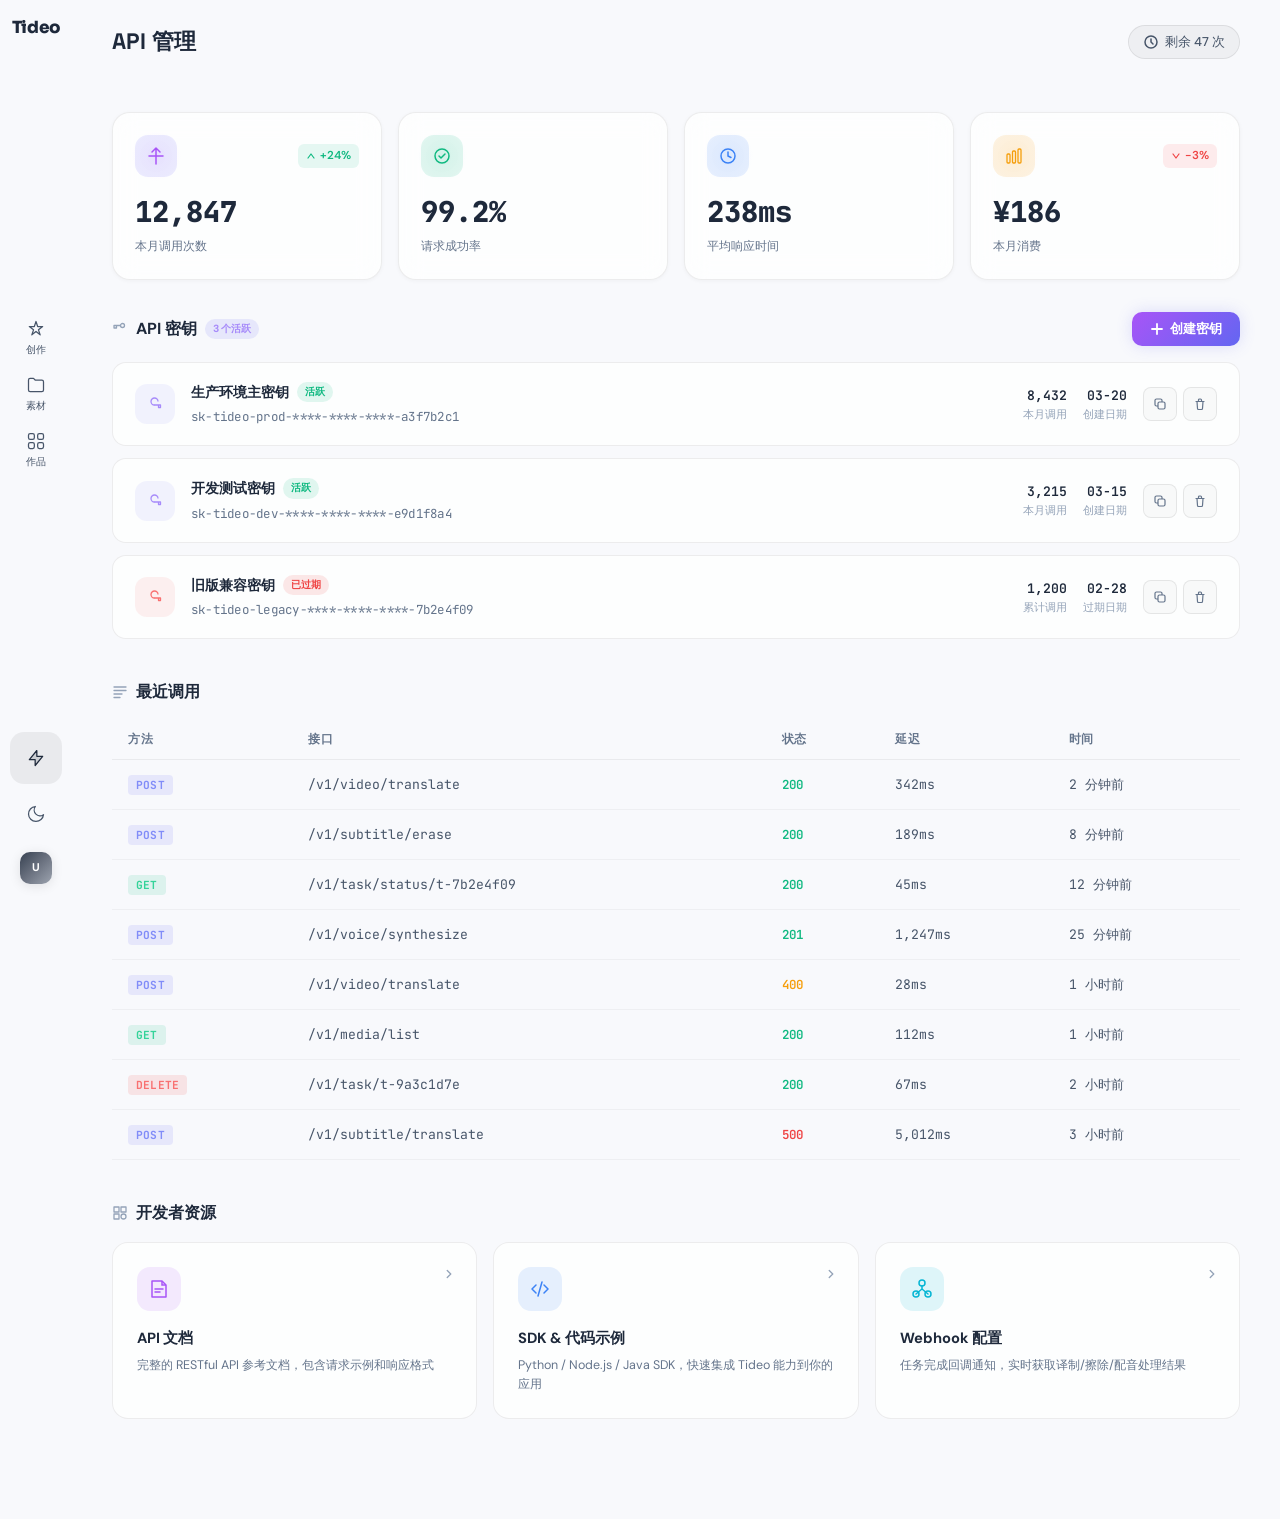
==== commit 9f04ab1c: "feat: 配置栏分组下拉+字幕样式合并、精调按钮移入面板、直播链接输入框、输入框无技能可输入修复" ====
--- a/app/api.html
+++ b/app/api.html
@@ -760,7 +760,7 @@
 <body class="creator-layout">
     <!-- 侧边栏 -->
     <aside class="icon-sidebar">
-        <a href="create.html" class="icon-sidebar-logo" title="Tideo"><svg width="28" height="28" viewBox="0 0 32 32" fill="none"><rect x="1.5" y="1.5" width="29" height="29" rx="8" fill="rgba(168,85,247,0.08)" stroke="url(#sLogo)" stroke-width="2"/><text x="7" y="22.5" font-family="'Space Grotesk','Inter',sans-serif" font-size="18" font-weight="800" fill="url(#sLogo)">T</text><path d="M19.5 14.3L24.5 17L19.5 19.7V14.3Z" fill="url(#sLogo)" opacity="0.9"/><defs><linearGradient id="sLogo" x1="0" y1="0" x2="32" y2="32"><stop stop-color="#a855f7"/><stop offset="0.5" stop-color="#6366f1"/><stop offset="1" stop-color="#06b6d4"/></linearGradient></defs></svg></a>
+        <a href="create.html" class="icon-sidebar-logo" title="Tideo"><span class="logo-wordmark">Tideo</span></a>
         <nav class="icon-nav">
             <a href="create.html" class="icon-nav-item"><svg width="20" height="20" viewBox="0 0 24 24" fill="none"><path d="M12 3L14 9H20L15 13L17 19L12 15L7 19L9 13L4 9H10L12 3Z" stroke="currentColor" stroke-width="1.5" stroke-linejoin="round"/></svg>创作</a>
             <a href="media.html" class="icon-nav-item"><svg width="20" height="20" viewBox="0 0 24 24" fill="none"><path d="M3 6C3 4.89543 3.89543 4 5 4H9L11 6H19C20.1046 6 21 6.89543 21 8V18C21 19.1046 20.1046 20 19 20H5C3.89543 20 3 19.1046 3 18V6Z" stroke="currentColor" stroke-width="1.5" stroke-linejoin="round"/></svg>素材</a>
--- a/app/style.css
+++ b/app/style.css
@@ -5,6 +5,7 @@
    Color: Indigo/Purple primary on OLED dark
    Powered by UI UX Pro Max Skill v2.0
    ========================================== */
+@import url('https://fonts.googleapis.com/css2?family=Sora:wght@700;800&display=swap');
 *, *::before, *::after { margin: 0; padding: 0; box-sizing: border-box; }
 html { font-size: 16px; scroll-behavior: smooth; }
 body {
@@ -4002,6 +4003,22 @@
     transform: scale(1.06);
 }
 
+/* Tideo 文字 Logo */
+.logo-wordmark {
+    font-family: 'Sora', 'Space Grotesk', sans-serif;
+    font-weight: 800;
+    font-size: 1.05rem;
+    letter-spacing: -0.02em;
+    color: #e2e8f0;
+    -webkit-text-fill-color: #e2e8f0;
+    line-height: 1;
+    user-select: none;
+}
+[data-theme="light"] .logo-wordmark {
+    color: #1e293b;
+    -webkit-text-fill-color: #1e293b;
+}
+
 .icon-sidebar-logo .logo-text {
     font-family: 'Space Grotesk', 'Inter', sans-serif;
     font-size: 0.55rem;
@@ -4100,7 +4117,7 @@
     width: 32px;
     height: 32px;
     border-radius: 10px;
-    background: linear-gradient(135deg, #a855f7 0%, #6366f1 50%, #3b82f6 100%);
+    background: linear-gradient(135deg, #374151 0%, #6b7280 50%, #9ca3af 100%);
     display: flex;
     align-items: center;
     justify-content: center;
@@ -4109,13 +4126,13 @@
     color: #fff;
     cursor: pointer;
     transition: all var(--duration-normal) var(--ease-out);
-    box-shadow: 0 2px 12px rgba(99, 102, 241, 0.2);
+    box-shadow: 0 2px 12px rgba(0, 0, 0, 0.15);
     margin-top: 8px;
 }
 
 .icon-nav-avatar:hover {
     transform: scale(1.08);
-    box-shadow: 0 4px 20px rgba(99, 102, 241, 0.35);
+    box-shadow: 0 4px 20px rgba(0, 0, 0, 0.25);
 }
 
 /* --- Creator Main Content --- */
@@ -4707,7 +4724,18 @@
 
 /* Body background */
 [data-theme="light"] body {
-    background: #f8f9fc;
+    background:
+        linear-gradient(180deg,
+            #eef2fb 0%,
+            #e8e0f6 18%,
+            #f0e4f4 30%,
+            #f6eaf0 42%,
+            #f0eff8 55%,
+            #edf4fb 70%,
+            #f5f7fc 85%,
+            #fafbfe 100%
+        );
+    background-attachment: fixed;
 }
 
 /* Creator layout background */
@@ -4742,10 +4770,10 @@
     filter: none;
 }
 [data-theme="light"] .icon-nav-avatar {
-    box-shadow: 0 2px 12px rgba(99, 102, 241, 0.15);
+    box-shadow: 0 2px 12px rgba(0, 0, 0, 0.1);
 }
 [data-theme="light"] .icon-nav-avatar:hover {
-    box-shadow: 0 4px 20px rgba(99, 102, 241, 0.25);
+    box-shadow: 0 4px 20px rgba(0, 0, 0, 0.18);
 }
 
 /* Sidebar — old .sidebar */
